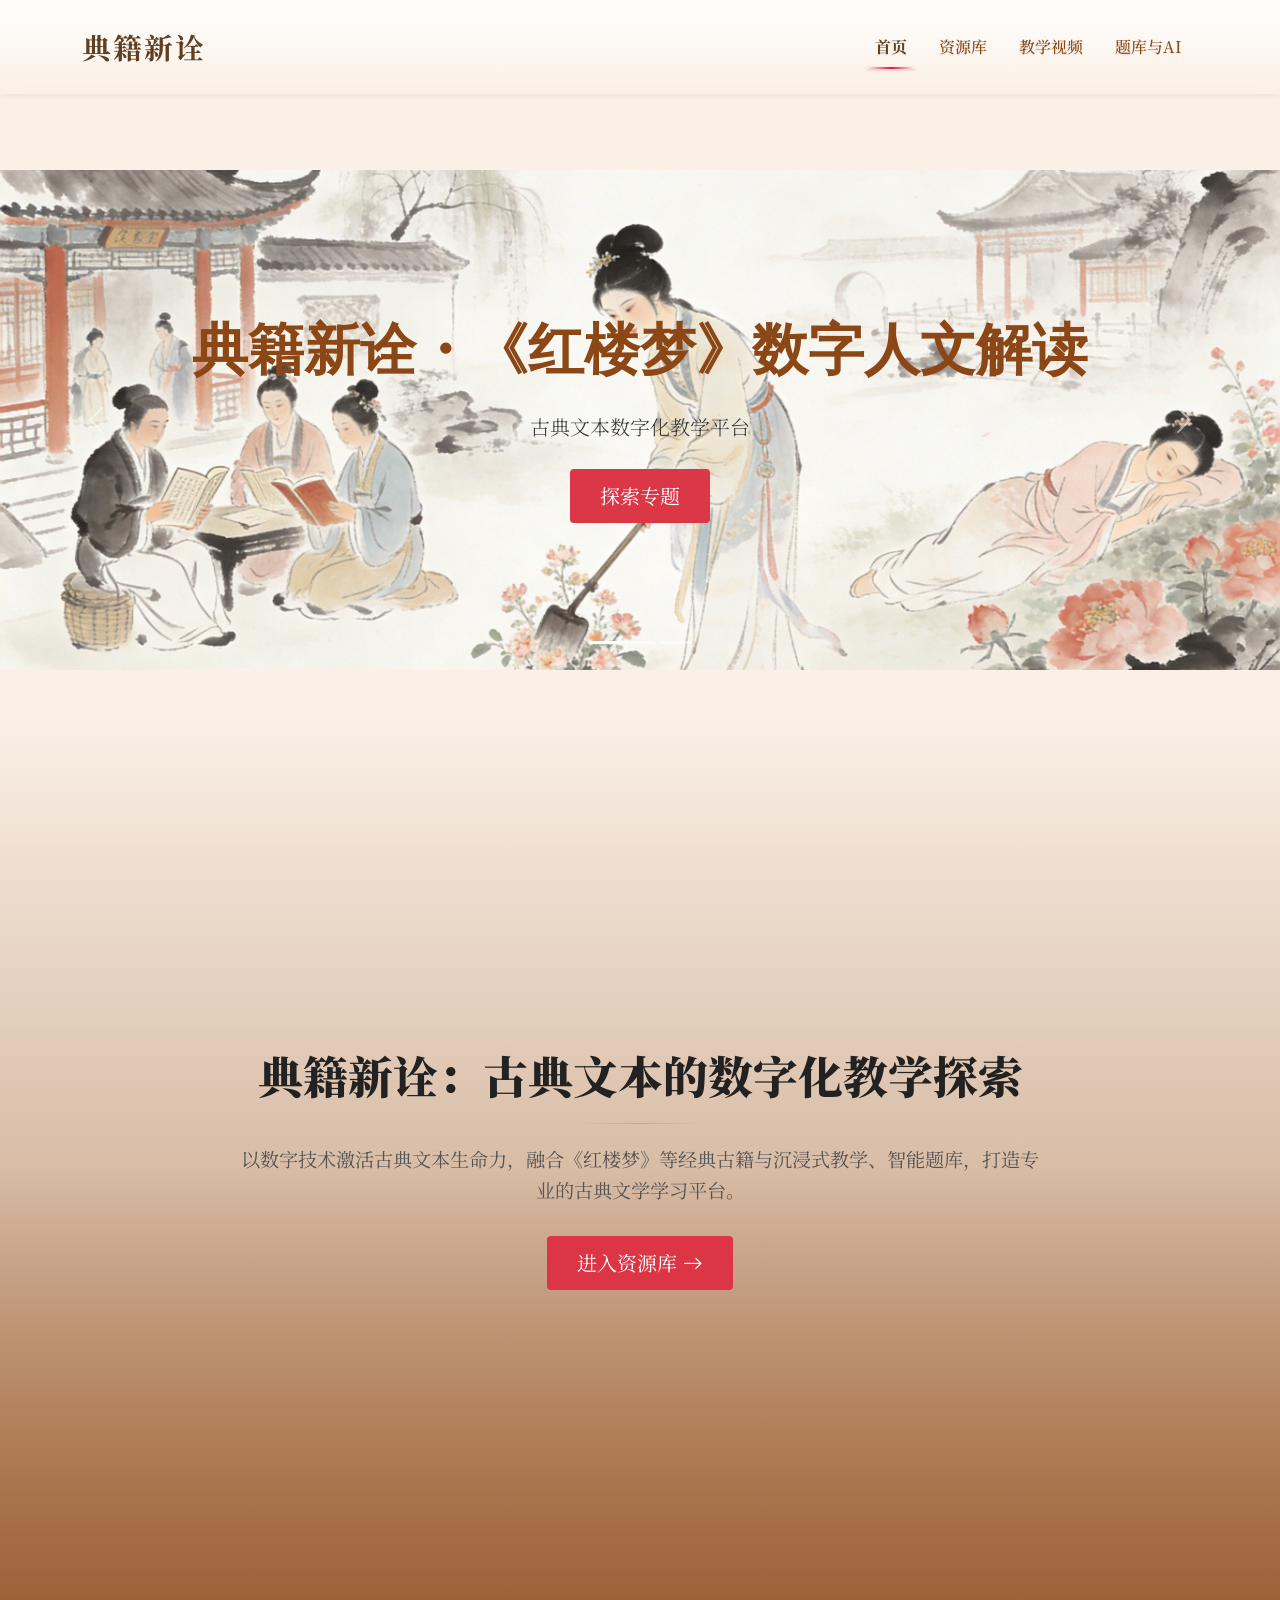
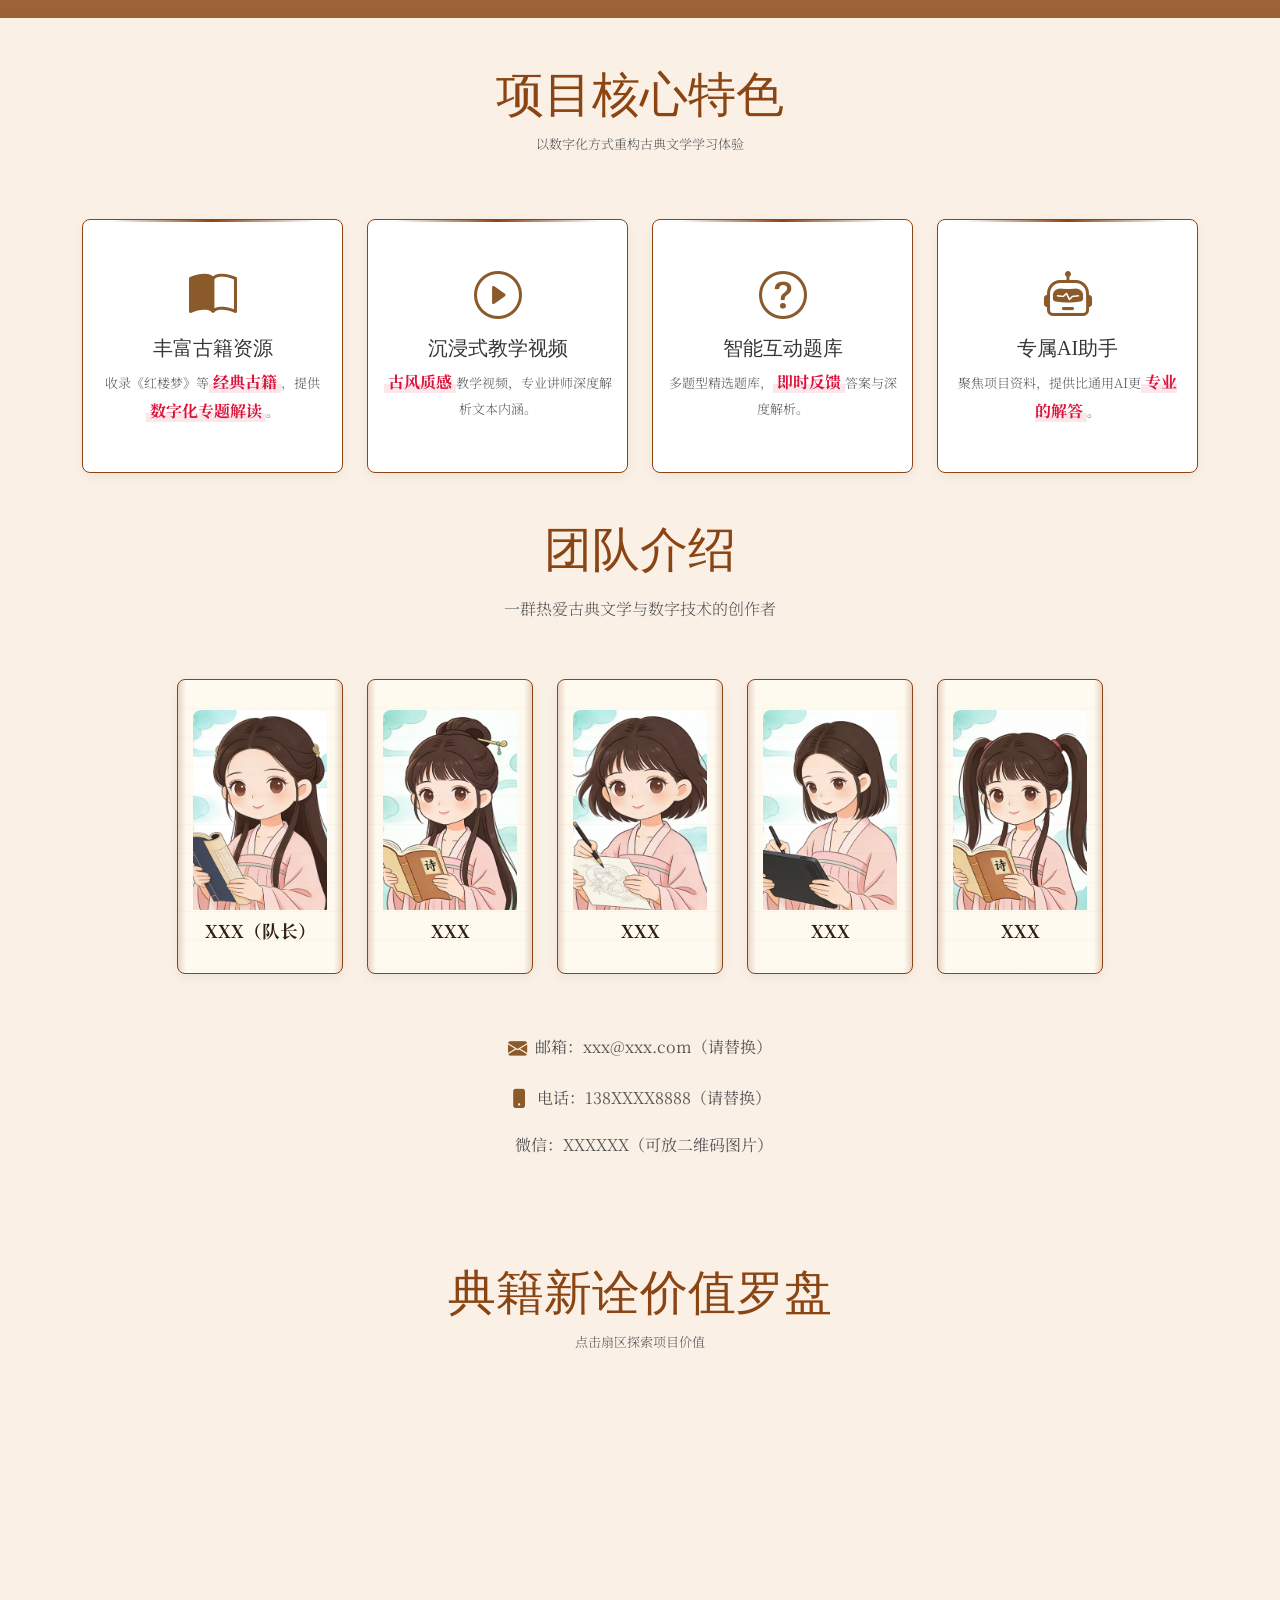
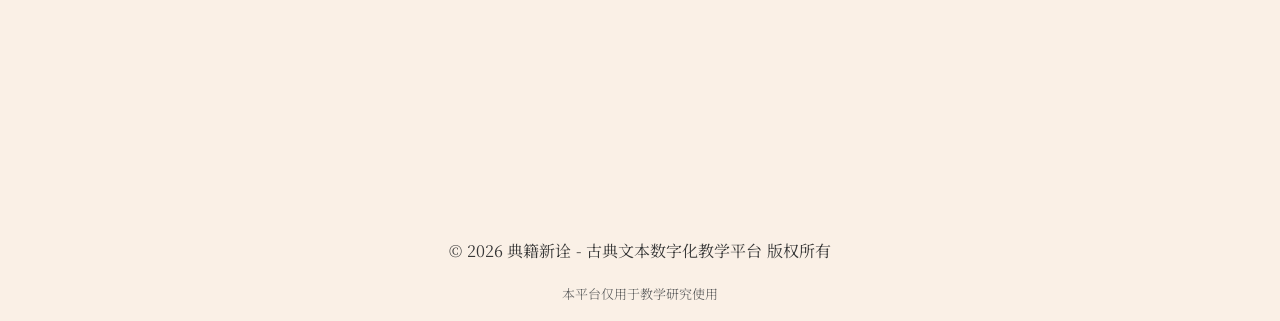
==== index.html @ 1dfcabb7 "首次上传古典文本数字化教学网页代码" ====
<!DOCTYPE html>
<html lang="zh-CN">
<head>
    <meta charset="UTF-8">
    <meta name="viewport" content="width=device-width, initial-scale=1.0">
    <meta http-equiv="Cache-Control" content="no-cache, no-store, must-revalidate">
    <meta http-equiv="Pragma" content="no-cache">
    <meta http-equiv="Expires" content="0">
    <title>古典文本数字化教学平台 - 首页</title>
    <!-- 引入Bootstrap -->
    <link href="https://cdn.jsdelivr.net/npm/bootstrap@5.3.0/dist/css/bootstrap.min.css" rel="stylesheet">
    <link rel="stylesheet" href="https://cdn.jsdelivr.net/npm/bootstrap-icons@1.10.5/font/bootstrap-icons.css">
    <!-- 引入思源宋体 -->
    <link href="https://fonts.googleapis.com/css2?family=Noto+Serif+SC:wght@400;700;900&display=swap" rel="stylesheet">
    <!-- 引入自定义样式 -->
    <link rel="stylesheet" href="assets/css/style.css?v=4">
    <!-- 引入高级导航栏样式 - 仙气通透+新中式纹理 -->
    <link rel="stylesheet" href="assets/css/navbar-advanced.css?v=2">
    <!-- 引入首页优化样式 - 基于01_index_首页优化.txt -->
    <link rel="stylesheet" href="assets/css/index-optimized.css?version=20250228">
    
    <!-- 页面专属高级样式 -->
    <style>
        /* ===== 全局字体与排版 ===== */
        body {
            font-family: 'Noto Serif SC', 'Source Han Serif SC', '思源宋体', serif;
            color: #333;
        }
        
        /* ===== 轮播图高级样式 ===== */
        .carousel-item > div {
            position: relative;
        }
        
        .carousel-item > div::before {
            content: '';
            position: absolute;
            top: 0;
            left: 0;
            right: 0;
            bottom: 0;
            background-image: url("data:image/svg+xml,%3Csvg viewBox='0 0 400 400' xmlns='http://www.w3.org/2000/svg'%3E%3Cfilter id='noiseFilter'%3E%3CfeTurbulence type='fractalNoise' baseFrequency='0.9' numOctaves='3' stitchTiles='stitch'/%3E%3C/filter%3E%3Crect width='100%25' height='100%25' filter='url(%23noiseFilter)'/%3E%3C/svg%3E");
            opacity: 0.03;
            pointer-events: none;
        }
        
        /* ===== Hero区域高级排版 ===== */
        .hero-title {
            font-size: 2.8rem;
            font-weight: 900;
            color: #222;
            line-height: 1.3;
            margin-bottom: 20px;
            font-family: 'Noto Serif SC', serif;
        }
        
        .hero-desc {
            font-size: 1.2rem;
            color: #555;
            line-height: 1.6;
            max-width: 800px;
            margin: 0 auto 30px;
            font-family: 'Noto Serif SC', serif;
        }
        
        /* ===== 卡片高级质感 ===== */
        .feature-card, .team-card {
            padding: 30px 15px;
            border-radius: 8px;
            background-color: #fff;
            box-shadow: 0 4px 12px rgba(0, 0, 0, 0.05);
            transition: transform 0.3s ease, box-shadow 0.3s ease;
        }
        
        .feature-card:hover, .team-card:hover {
            transform: translateY(-5px);
            box-shadow: 0 8px 20px rgba(0, 0, 0, 0.1);
        }
        
        .feature-icon {
            font-size: 3rem;
            color: #8b5a2b;
            margin-bottom: 15px;
        }
        
        /* ===== 按钮高级样式 ===== */
        .btn-danger {
            background-color: #dc3545;
            border: none;
            border-radius: 4px;
            padding: 12px 30px;
            transition: background-color 0.3s ease, transform 0.2s ease;
            font-family: 'Noto Serif SC', serif;
        }
        
        .btn-danger:hover {
            background-color: #b02a37;
            transform: scale(1.05);
        }
        
        /* ===== 团队介绍高级样式 ===== */
        .team-card .card-title {
            font-size: 1.1rem;
            font-weight: 700;
            color: #332114;
            margin-top: 10px;
            font-family: 'Noto Serif SC', serif;
        }
        
        #team .row.text-center > p {
            font-size: 1rem;
            color: #555;
            display: flex;
            align-items: center;
            justify-content: center;
            margin: 8px 0;
        }
        
        #team .row.text-center > p i {
            color: #8b5a2b;
            margin-right: 8px;
            font-size: 1.2rem;
        }
        
        /* ===== 渐入动画高级效果 ===== */
        .fade-in {
            opacity: 0;
            transform: translateY(20px);
            transition: opacity 0.6s ease, transform 0.6s ease;
        }
        
        .fade-in.visible {
            opacity: 1;
            transform: translateY(0);
        }
        
        .fade-in.delay-1 { transition-delay: 0.1s; }
        .fade-in.delay-2 { transition-delay: 0.2s; }
        .fade-in.delay-3 { transition-delay: 0.3s; }
        .fade-in.delay-4 { transition-delay: 0.4s; }
        
        /* ===== 图片占位符样式 ===== */
        .img-placeholder {
            background: linear-gradient(135deg, #f5f5f5 0%, #e0e0e0 100%);
            display: flex;
            align-items: center;
            justify-content: center;
            color: #999;
            font-size: 0.9rem;
            border: 2px dashed #ccc;
        }
    </style>
</head>
<body>
    <!-- 顶部导航栏 -->
    <nav class="navbar navbar-expand-lg navbar-dark fixed-top">
        <div class="container">
            <a class="navbar-brand" href="index.html">
                典籍新诠
            </a>
            <button class="navbar-toggler" type="button" data-bs-toggle="collapse" data-bs-target="#navbarNav">
                <span class="navbar-toggler-icon"></span>
            </button>
            <div class="collapse navbar-collapse" id="navbarNav">
                <ul class="navbar-nav ms-auto">
                    <li class="nav-item"><a class="nav-link active" href="index.html">首页</a></li>
                    <li class="nav-item"><a class="nav-link" href="resource.html">资源库</a></li>
                    <li class="nav-item"><a class="nav-link" href="courses.html">教学视频</a></li>
                    <li class="nav-item"><a class="nav-link" href="exercises.html">题库与AI</a></li>
                </ul>
            </div>
        </div>
    </nav>

    <!-- ==================== 轮播Banner - 图片替换说明 ====================
         【轮播图1 - 红楼梦】建议替换为：高清大观园水墨画/宝黛读书场景
         图片路径：assets/images/banner-hongloumeng.jpg
         尺寸建议：1920x500px 或 16:9 比例
         风格：中国古典水墨风、低饱和度、宣纸纹理
         
         【轮播图2 - 聊斋志异】建议替换为：月夜竹林/狐仙意境图
         图片路径：assets/images/banner-liaozhai.jpg
         尺寸建议：1920x500px 或 16:9 比例
         风格：神秘空灵、淡蓝灰色调、水墨渲染
         
         【轮播图3 - 儒林外史】建议替换为：明清书房/文人雅集场景
         图片路径：assets/images/banner-rulin.jpg
         尺寸建议：1920x500px 或 16:9 比例
         风格：庄重典雅、黄褐色调、书卷气息
    ====================================================================== -->
    <div id="carouselExampleIndicators" class="carousel slide" data-bs-ride="carousel" style="margin-top: 70px;">
        <div class="carousel-indicators">
            <button type="button" data-bs-target="#carouselExampleIndicators" data-bs-slide-to="0" class="active" aria-current="true" aria-label="Slide 1"></button>
            <button type="button" data-bs-target="#carouselExampleIndicators" data-bs-slide-to="1" aria-label="Slide 2"></button>
            <button type="button" data-bs-target="#carouselExampleIndicators" data-bs-slide-to="2" aria-label="Slide 3"></button>
        </div>
        <div class="carousel-inner">
            <!-- 【轮播图1 - 红楼梦】已替换为本地高清图 -->
            <div class="carousel-item active">
                <div style="height: 500px; background: url('assets/images/banner-hongloumeng.jpg') center/cover no-repeat; display: flex; align-items: center; justify-content: center;">
                    <div class="text-center text-white p-5">
                        <h2 class="display-4 fw-bold mb-4">典籍新诠・《红楼梦》数字人文解读</h2>
                        <p class="lead mb-4">古典文本数字化教学平台</p>
                        <a href="resource.html" class="btn btn-danger btn-lg">探索专题</a>
                    </div>
                </div>
            </div>
            <!-- 【轮播图2 - 聊斋志异】已替换为本地高清图 -->
            <div class="carousel-item">
                <div style="height: 500px; background: url('assets/images/banner-liaozhai.jpg') center/cover no-repeat; display: flex; align-items: center; justify-content: center;">
                    <div class="text-center text-white p-5">
                        <h2 class="display-4 fw-bold mb-4">典籍新诠・《聊斋志异》数字人文解读</h2>
                        <p class="lead mb-4">古典文本数字化教学平台</p>
                        <a href="resource.html" class="btn btn-danger btn-lg">探索专题</a>
                    </div>
                </div>
            </div>
            <!-- 【轮播图3 - 儒林外史】已替换为本地高清图 -->
            <div class="carousel-item">
                <div style="height: 500px; background: url('assets/images/banner-rulin.jpg') center/cover no-repeat; display: flex; align-items: center; justify-content: center;">
                    <div class="text-center text-white p-5">
                        <h2 class="display-4 fw-bold mb-4">典籍新诠・《儒林外史》数字人文解读</h2>
                        <p class="lead mb-4">古典文本数字化教学平台</p>
                        <a href="resource.html" class="btn btn-danger btn-lg">探索专题</a>
                    </div>
                </div>
            </div>
        </div>
        <button class="carousel-control-prev" type="button" data-bs-target="#carouselExampleIndicators" data-bs-slide="prev">
            <span class="carousel-control-prev-icon" aria-hidden="true"></span>
            <span class="visually-hidden">Previous</span>
        </button>
        <button class="carousel-control-next" type="button" data-bs-target="#carouselExampleIndicators" data-bs-slide="next">
            <span class="carousel-control-next-icon" aria-hidden="true"></span>
            <span class="visually-hidden">Next</span>
        </button>
    </div>

    <!-- Hero核心视觉区 -->
    <section class="hero-section mt-5">
        <div class="container">
            <h1 class="hero-title">典籍新诠：古典文本的数字化教学探索</h1>
            <p class="hero-desc">以数字技术激活古典文本生命力，融合《红楼梦》等经典古籍与沉浸式教学、智能题库，打造专业的古典文学学习平台。</p>
            <a href="resource.html" class="btn btn-danger btn-lg">进入资源库 <i class="bi bi-arrow-right"></i></a>
        </div>
    </section>

    <!-- 项目亮点模块 -->
    <section class="container py-10 mt-5">
        <div class="row text-center mb-5">
            <h2 class="display-5">项目核心特色</h2>
            <p class="text-muted">以数字化方式重构古典文学学习体验</p>
        </div>
        <div class="row g-4 feature-row">
            <!-- 亮点1：丰富资源库 -->
            <div class="col-md-3">
                <div class="feature-card text-center fade-in delay-1">
                    <i class="bi bi-book-half feature-icon"></i>
                    <h3 class="h5">丰富古籍资源</h3>
                    <p class="text-muted">收录《红楼梦》等<span class="feature-keyword">经典古籍</span>，提供<span class="feature-keyword">数字化专题解读</span>。</p>
                </div>
            </div>
            <!-- 亮点2：沉浸式教学视频 -->
            <div class="col-md-3">
                <div class="feature-card text-center fade-in delay-2">
                    <i class="bi bi-play-circle feature-icon"></i>
                    <h3 class="h5">沉浸式教学视频</h3>
                    <p class="text-muted"><span class="feature-keyword">古风质感</span>教学视频，专业讲师深度解析文本内涵。</p>
                </div>
            </div>
            <!-- 亮点3：智能题库 -->
            <div class="col-md-3">
                <div class="feature-card text-center fade-in delay-3">
                    <i class="bi bi-question-circle feature-icon"></i>
                    <h3 class="h5">智能互动题库</h3>
                    <p class="text-muted">多题型精选题库，<span class="feature-keyword">即时反馈</span>答案与深度解析。</p>
                </div>
            </div>
            <!-- 亮点4：专属AI助手 -->
            <div class="col-md-3">
                <div class="feature-card text-center fade-in delay-4">
                    <i class="bi bi-robot feature-icon"></i>
                    <h3 class="h5">专属AI助手</h3>
                    <p class="text-muted">聚焦项目资料，提供比通用AI更<span class="feature-keyword">专业的解答</span>。</p>
                </div>
            </div>
        </div>
    </section>

    <!-- ==================== 团队介绍模块 - 图片替换说明 ====================
         【团队照片替换指南】
         图片路径：assets/images/team-1.jpg 至 team-5.jpg
         尺寸建议：400x400px 或 1:1 正方形比例
         风格建议：统一风格的证件照或团队形象照，背景简洁
         
         【联系方式替换指南】
         邮箱：替换为真实联系邮箱
         电话：替换为真实联系电话
         微信：可替换为微信二维码图片路径
    ====================================================================== -->
    <section id="team" class="container py-5">
        <div class="row text-center mb-5">
            <h2 class="display-5">团队介绍</h2>
            <p class="text-muted">一群热爱古典文学与数字技术的创作者</p>
        </div>
        <div class="row g-4 justify-content-center">
            <!-- 【团队成员1 - 队长】替换图片：assets/images/team-1.jpg -->
            <div class="col-lg-2 col-md-4 team-col">
                <div class="team-card text-center fade-in delay-1">
                    <a href="assets/images/team-photo/team-1.jpg" target="_blank" class="team-photo-link">
                        <img src="assets/images/team-photo/team-1.jpg" class="card-img-top" alt="队长" style="height: 200px; object-fit: cover; border-radius: 8px 8px 0 0;">
                    </a>
                    <div class="card-body">
                        <h5 class="card-title">XXX（队长）</h5>
                    </div>
                </div>
            </div>
            <!-- 【团队成员2】替换图片：assets/images/team-2.jpg -->
            <div class="col-lg-2 col-md-4 team-col">
                <div class="team-card text-center fade-in delay-2">
                    <a href="assets/images/team-photo/team-2.jpg" target="_blank" class="team-photo-link">
                        <img src="assets/images/team-photo/team-2.jpg" class="card-img-top" alt="成员2" style="height: 200px; object-fit: cover; border-radius: 8px 8px 0 0;">
                    </a>
                    <div class="card-body">
                        <h5 class="card-title">XXX</h5>
                    </div>
                </div>
            </div>
            <!-- 【团队成员3】替换图片：assets/images/team-3.jpg -->
            <div class="col-lg-2 col-md-4 team-col">
                <div class="team-card text-center fade-in delay-3">
                    <a href="assets/images/team-photo/team-3.jpg" target="_blank" class="team-photo-link">
                        <img src="assets/images/team-photo/team-3.jpg" class="card-img-top" alt="成员3" style="height: 200px; object-fit: cover; border-radius: 8px 8px 0 0;">
                    </a>
                    <div class="card-body">
                        <h5 class="card-title">XXX</h5>
                    </div>
                </div>
            </div>
            <!-- 【团队成员4】替换图片：assets/images/team-4.jpg -->
            <div class="col-lg-2 col-md-4 team-col">
                <div class="team-card text-center fade-in delay-4">
                    <a href="assets/images/team-photo/team-4.jpg" target="_blank" class="team-photo-link">
                        <img src="assets/images/team-photo/team-4.jpg" class="card-img-top" alt="成员4" style="height: 200px; object-fit: cover; border-radius: 8px 8px 0 0;">
                    </a>
                    <div class="card-body">
                        <h5 class="card-title">XXX</h5>
                    </div>
                </div>
            </div>
            <!-- 【团队成员5】替换图片：assets/images/team-5.jpg -->
            <div class="col-lg-2 col-md-4 team-col">
                <div class="team-card text-center fade-in delay-4">
                    <a href="assets/images/team-photo/team-5.jpg" target="_blank" class="team-photo-link">
                        <img src="assets/images/team-photo/team-5.jpg" class="card-img-top" alt="成员5" style="height: 200px; object-fit: cover; border-radius: 8px 8px 0 0;">
                    </a>
                    <div class="card-body">
                        <h5 class="card-title">XXX</h5>
                    </div>
                </div>
            </div>
        </div>
        <!-- 联系方式 - 请替换为真实信息 -->
        <div class="row mt-5 text-center">
            <p><i class="bi bi-envelope-fill me-2"></i> 邮箱：xxx@xxx.com（请替换）</p>
            <p><i class="bi bi-phone-fill me-2"></i> 电话：138XXXX8888（请替换）</p>
            <p><i class="bi bi-weixin-fill me-2"></i> 微信：XXXXXX（可放二维码图片）</p>
        </div>
    </section>

    <!-- ==================== 价值罗盘模块 - 差异化记忆点 ====================
         【价值罗盘说明】
         国风罗盘造型，展示项目三大核心价值
         点击扇区可查看详细内容
    ====================================================================== -->
    <section id="value-compass" class="container py-5">
        <div class="row text-center mb-4">
            <h2 class="display-5">典籍新诠价值罗盘</h2>
            <p class="text-muted">点击扇区探索项目价值</p>
        </div>
        <div class="value-compass fade-in">
            <div class="compass-outer">
                <div class="compass-inner">价值</div>
                <div class="compass-sector sector-academic" data-value="academic">
                    <i class="bi bi-journal-bookmark"></i>
                    <span>学术价值</span>
                </div>
                <div class="compass-sector sector-teaching" data-value="teaching">
                    <i class="bi bi-easel"></i>
                    <span>教学价值</span>
                </div>
                <div class="compass-sector sector-social" data-value="social">
                    <i class="bi bi-people"></i>
                    <span>社会价值</span>
                </div>
            </div>
        </div>
    </section>

    <!-- 页脚 -->
    <footer>
        <div class="container">
            <div class="text-center">
                <p>© 2026 典籍新诠 - 古典文本数字化教学平台 版权所有</p>
                <p class="text-muted small mt-2">本平台仅用于教学研究使用</p>
            </div>
        </div>
    </footer>

    <!-- 回到顶部按钮 - 书卷造型 -->
    <div id="backToTop" class="back-to-top" title="回到顶部">
        <i class="bi bi-chevron-up"></i>
    </div>

    <!-- 引入JS依赖 -->
    <script src="https://cdn.jsdelivr.net/npm/bootstrap@5.3.0/dist/js/bootstrap.bundle.min.js"></script>
    <script>
        // ===== 轮播图高级配置 =====
        const carousel = new bootstrap.Carousel('#carouselExampleIndicators', {
            interval: 5000,      // 5秒切换，更从容
            touch: true,         // 移动端触摸滑动
            pause: 'hover',      // 鼠标悬停暂停
            wrap: true,          // 循环播放
            keyboard: true       // 支持键盘控制
        });
        
        // ===== 导航栏滚动效果 =====
        window.addEventListener('scroll', function() {
            const navbar = document.querySelector('.navbar');
            if (window.scrollY > 50) {
                navbar.classList.add('scrolled');
            } else {
                navbar.classList.remove('scrolled');
            }
        });
        
        // ===== 滚动触发动画（使用IntersectionObserver实现更丝滑效果）=====
        function handleScrollAnimation() {
            const elements = document.querySelectorAll('.fade-in');
            elements.forEach(element => {
                const elementTop = element.getBoundingClientRect().top;
                const elementVisible = 100;
                if (elementTop < window.innerHeight - elementVisible) {
                    element.classList.add('visible');
                }
            });
        }
        
        // 使用IntersectionObserver实现更高效的动画触发
        if ('IntersectionObserver' in window) {
            const observer = new IntersectionObserver((entries) => {
                entries.forEach(entry => {
                    if (entry.isIntersecting) {
                        entry.target.classList.add('visible');
                        observer.unobserve(entry.target);
                    }
                });
            }, {
                threshold: 0.1,
                rootMargin: '0px 0px -50px 0px'
            });
            
            document.querySelectorAll('.fade-in').forEach(el => {
                observer.observe(el);
            });
        } else {
            // 降级方案
            window.addEventListener('scroll', handleScrollAnimation);
            window.addEventListener('load', handleScrollAnimation);
        }
        
        // 页面加载完成后初始化一次
        window.addEventListener('load', handleScrollAnimation);
        
        // ===== 回到顶部按钮控制 =====
        const backToTopBtn = document.getElementById('backToTop');
        if (backToTopBtn) {
            window.addEventListener('scroll', () => {
                if (window.scrollY > 500) {
                    backToTopBtn.classList.add('visible');
                } else {
                    backToTopBtn.classList.remove('visible');
                }
            });
            
            backToTopBtn.addEventListener('click', () => {
                window.scrollTo({ top: 0, behavior: 'smooth' });
            });
        }
        
        // ===== 价值罗盘交互 - 点击扇区显示详情 =====
        document.querySelectorAll('.compass-sector').forEach(sector => {
            sector.addEventListener('click', function() {
                const valueType = this.getAttribute('data-value');
                showValueDetail(valueType);
            });
        });
        
        function showValueDetail(type) {
            const details = {
                'academic': {
                    title: '学术价值',
                    icon: 'bi-journal-bookmark',
                    content: [
                        '● 融合数字人文与古典文学研究',
                        '● 构建文本分析新范式',
                        '● 提供跨学科研究方法论'
                    ],
                    keyword: '文本数字化'
                },
                'teaching': {
                    title: '教学价值',
                    icon: 'bi-easel',
                    content: [
                        '● 创新沉浸式教学模式',
                        '● 提升古典文学学习体验',
                        '● 实现个性化学习路径'
                    ],
                    keyword: '跨学科融合'
                },
                'social': {
                    title: '社会价值',
                    icon: 'bi-people',
                    content: [
                        '● 推动传统文化数字化传承',
                        '● 服务文化强国战略',
                        '● 促进经典普及与传播'
                    ],
                    keyword: '文化传承'
                }
            };
            
            const detail = details[type];
            if (detail) {
                // 创建国风模态框
                const modalHtml = `
                    <div class="modal fade" id="valueModal" tabindex="-1" aria-hidden="true">
                        <div class="modal-dialog modal-dialog-centered">
                            <div class="modal-content" style="border: 2px solid #8B4513; border-radius: 12px; background: #FFFAF0; font-family: 'Noto Serif SC', serif;">
                                <div class="modal-header" style="border-bottom: 1px solid rgba(139, 69, 19, 0.2); background: linear-gradient(135deg, rgba(139, 69, 19, 0.1) 0%, rgba(139, 69, 19, 0.05) 100%);">
                                    <h5 class="modal-title" style="color: #8B4513; font-weight: 700;">
                                        <i class="bi ${detail.icon}" style="margin-right: 8px; color: #DC143C;"></i>${detail.title}
                                    </h5>
                                    <button type="button" class="btn-close" data-bs-dismiss="modal" aria-label="Close"></button>
                                </div>
                                <div class="modal-body" style="padding: 24px;">
                                    <div style="margin-bottom: 16px;">
                                        <span style="background: #8B4513; color: #FFFAF0; padding: 4px 12px; border-radius: 4px; font-size: 0.85rem; font-weight: 600;">核心关键词：${detail.keyword}</span>
                                    </div>
                                    <ul style="list-style: none; padding: 0; margin: 0;">
                                        ${detail.content.map(item => `<li style="padding: 8px 0; color: #5D3A1A; font-size: 1rem; border-bottom: 1px dashed rgba(139, 69, 19, 0.15);">${item}</li>`).join('')}
                                    </ul>
                                </div>
                            </div>
                        </div>
                    </div>
                `;
                
                // 移除已存在的模态框
                const existingModal = document.getElementById('valueModal');
                if (existingModal) {
                    existingModal.remove();
                }
                
                // 添加新模态框并显示
                document.body.insertAdjacentHTML('beforeend', modalHtml);
                const modal = new bootstrap.Modal(document.getElementById('valueModal'));
                modal.show();
            }
        }
    </script>
</body>
</html>
---- assets/css/style.css ----
/* 全局样式文件 - 典籍新诠项目 */

/* 样式重置 */
* {
    margin: 0;
    padding: 0;
    box-sizing: border-box;
}

/* 全局色彩系统 */
:root {
    /* 主色 */
    --primary-color: #8B4513;      /* 赭石棕 */
    --primary-dark: #753810;       /* 赭石棕加深10% */
    --paper-color: #FAF0E6;        /* 米白宣纸色 */
    
    /* 辅助色 */
    --accent-color: #DC143C;        /* 朱砂红 */
    --text-color: #363636;          /* 墨灰 */
    
    /* 中性色 */
    --light-gray: #F5F7FA;          /* 浅灰 */
    --ink-gray: #E8E5E1;            /* 淡墨浅灰 */
    
    /* 间距系统 */
    --spacing-xs: 4px;
    --spacing-sm: 8px;
    --spacing-md: 16px;
    --spacing-lg: 24px;
    --spacing-xl: 32px;
    --spacing-2xl: 48px;
    
    /* 圆角系统 */
    --border-radius-sm: 4px;
    --border-radius-md: 8px;
    --border-radius-lg: 12px;
    
    /* 阴影系统 */
    --shadow-sm: 0 2px 4px rgba(0, 0, 0, 0.05);
    --shadow-md: 0 4px 8px rgba(0, 0, 0, 0.1);
    --shadow-lg: 0 8px 16px rgba(0, 0, 0, 0.1);
    
    /* 动画时长 */
    --transition-fast: 0.3s;
    --transition-normal: 0.5s;
    --transition-slow: 0.8s;
}

/* 全局基础样式 */
body {
    font-family: "Source Han Serif", "思源宋体", "Source Han Sans", "思源黑体", sans-serif;
    background-color: var(--paper-color);
    color: var(--text-color);
    line-height: 1.6;
    word-spacing: 0.6px;
    scroll-behavior: smooth;
    padding-top: 100px;
}

/* 字体层级规范 */
h1, h2, h3, h4, h5, h6 {
    font-family: "Source Han Serif", "思源宋体", 仿宋, serif;
    color: var(--primary-color);
    font-weight: 700;
    line-height: 1.3;
}

/* 一级标题 */
h1 {
    font-size: clamp(24px, 4vw, 36px);
    font-weight: 700;
}

/* 二级标题 */
h2 {
    font-size: clamp(16px, 2.5vw, 24px);
    font-weight: 600;
}

/* 三级标题 */
h3 {
    font-size: clamp(14px, 2vw, 20px);
    font-weight: 600;
}

/* 正文 */
p, span, div {
    font-size: clamp(14px, 1.5vw, 16px);
    line-height: 1.8;
    color: var(--text-color);
}

/* 辅助文字 */
small, .text-muted {
    font-size: clamp(12px, 1.2vw, 13px);
    font-weight: 300;
    color: #666;
}

/* 关键词高亮 */
.keyword {
    font-weight: 700;
    color: var(--accent-color);
    background: linear-gradient(120deg, rgba(250, 240, 230, 0.8), rgba(250, 240, 230, 0.8));
    padding: 0 4px;
    border-radius: 2px;
}

/* 中式分点符号 */
.chinese-bullet::before {
    content: "• ";
    color: var(--primary-color);
    font-weight: bold;
}

/* 导航栏样式 */
.navbar {
    background: transparent !important;
    transition: all var(--transition-normal) ease;
    padding: 1rem 0;
}

.navbar.scrolled {
    background: var(--paper-color) !important;
    box-shadow: var(--shadow-md);
    padding: 0.75rem 0;
}

.navbar-brand {
    font-family: "Source Han Serif", "思源宋体", 仿宋, serif;
    font-size: 1.5rem;
    font-weight: 700;
    color: var(--primary-color) !important;
}

.nav-link {
    font-family: "Source Han Serif", "思源宋体", 仿宋, serif;
    color: var(--text-color) !important;
    position: relative;
    transition: color var(--transition-fast) ease;
}

.nav-link:hover {
    color: var(--accent-color) !important;
}

.nav-link::after {
    content: '';
    position: absolute;
    bottom: -2px;
    left: 0;
    width: 0;
    height: 2px;
    background: var(--accent-color);
    transition: width var(--transition-fast) ease;
}

.nav-link:hover::after {
    width: 100%;
}

.nav-link.active {
    color: var(--accent-color) !important;
}

.nav-link.active::after {
    width: 100%;
}

/* Hero区样式 */
.hero-section {
    position: relative;
    min-height: 100vh;
    display: flex;
    align-items: center;
    justify-content: center;
    text-align: center;
    overflow: hidden;
    background: linear-gradient(to top, rgba(139, 69, 19, 0.6), transparent),
                url('https://trae-api-cn.mchost.guru/api/ide/v1/text_to_image?prompt=Chinese%20ink%20painting%20landscape%20Qianli%20Jiangshan%20Tu%20style%2C%20classical%20Chinese%20art%2C%20mountains%20and%20rivers%2C%20ink%20wash%20painting&image_size=landscape_16_9') center/cover no-repeat;
}

.hero-content {
    position: relative;
    z-index: 2;
    max-width: 800px;
    padding: 0 var(--spacing-md);
}

.hero-title {
    font-size: clamp(28px, 5vw, 36px);
    font-weight: 700;
    color: var(--primary-color);
    margin-bottom: var(--spacing-lg);
    position: relative;
}

.hero-title::after {
    content: '';
    position: absolute;
    bottom: -10px;
    left: 50%;
    transform: translateX(-50%);
    width: 80px;
    height: 1px;
    background: linear-gradient(90deg, transparent, #D4AF37, transparent);
}

.hero-subtitle {
    font-size: clamp(14px, 2vw, 16px);
    color: var(--text-color);
    line-height: 1.8;
    margin-bottom: var(--spacing-xl);
}

/* 按钮样式 */
.btn-primary {
    background: rgba(139, 69, 19, 0.8);
    color: white;
    border: none;
    border-radius: var(--border-radius-md);
    padding: var(--spacing-md) var(--spacing-xl);
    font-family: "Source Han Serif", "思源宋体", 仿宋, serif;
    font-size: 1rem;
    font-weight: 600;
    transition: all var(--transition-fast) ease;
}

.btn-primary:hover {
    background: var(--primary-color);
    transform: scale(1.02);
    box-shadow: 0 4px 12px rgba(139, 69, 19, 0.3);
    border: 1px solid var(--accent-color);
}

.btn-primary:active {
    transform: scale(0.98);
    box-shadow: 0 2px 6px rgba(139, 69, 19, 0.2);
}

/* 卡片样式 */
.card {
    background: var(--paper-color);
    border: 1px solid var(--primary-color);
    border-radius: var(--border-radius-lg);
    padding: var(--spacing-lg);
    transition: all var(--transition-normal) ease;
    box-shadow: var(--shadow-sm);
}

.card:hover {
    transform: translateY(-5px);
    box-shadow: 0 8px 16px rgba(54, 54, 54, 0.1);
}

/* 书卷造型卡片 */
.scroll-card {
    position: relative;
    background: var(--paper-color);
    border: 1px solid var(--primary-color);
    border-radius: var(--border-radius-lg);
    padding: var(--spacing-lg);
    transition: all var(--transition-normal) ease;
    box-shadow: var(--shadow-sm);
}

.scroll-card::before {
    content: '';
    position: absolute;
    top: 0;
    left: 0;
    right: 0;
    height: 4px;
    background: linear-gradient(90deg, transparent, var(--primary-color), transparent);
    border-radius: var(--border-radius-lg) var(--border-radius-lg) 0 0;
}

.scroll-card:hover {
    transform: translateY(-5px);
    box-shadow: 0 8px 16px rgba(54, 54, 54, 0.1);
}

/* 竹简造型卡片 */
.bamboo-card {
    position: relative;
    background: var(--paper-color);
    border: 1px solid var(--primary-color);
    border-radius: var(--border-radius-md);
    padding: var(--spacing-md);
    transition: all var(--transition-normal) ease;
    box-shadow: var(--shadow-sm);
}

.bamboo-card::before {
    content: '';
    position: absolute;
    top: 0;
    left: 10px;
    width: 2px;
    height: 100%;
    background: var(--primary-color);
    opacity: 0.3;
}

.bamboo-card::after {
    content: '';
    position: absolute;
    top: 0;
    right: 10px;
    width: 2px;
    height: 100%;
    background: var(--primary-color);
    opacity: 0.3;
}

.bamboo-card:hover {
    transform: translateY(-3px);
    box-shadow: var(--shadow-md);
}

/* 圆形头像 */
.avatar-circle {
    width: 80px;
    height: 80px;
    border-radius: 50%;
    border: 2px solid var(--primary-color);
    object-fit: cover;
    margin: 0 auto;
}

/* 回到顶部按钮 */
.back-to-top {
    position: fixed;
    bottom: 30px;
    right: 30px;
    width: 50px;
    height: 50px;
    background: var(--primary-color);
    color: white;
    border: none;
    border-radius: 50%;
    display: flex;
    align-items: center;
    justify-content: center;
    cursor: pointer;
    opacity: 0;
    visibility: hidden;
    transition: all var(--transition-normal) ease;
    box-shadow: var(--shadow-md);
}

.back-to-top.visible {
    opacity: 1;
    visibility: visible;
}

.back-to-top:hover {
    background: var(--primary-dark);
    transform: translateY(-5px);
}

/* 动画效果 */
@keyframes fadeInUp {
    from {
        opacity: 0;
        transform: translateY(30px);
    }
    to {
        opacity: 1;
        transform: translateY(0);
    }
}

@keyframes blurIn {
    from {
        filter: blur(10px);
        opacity: 0;
    }
    to {
        filter: blur(0);
        opacity: 1;
    }
}

.fade-in-up {
    opacity: 0;
    animation: fadeInUp var(--transition-normal) ease forwards;
}

.blur-in {
    animation: blurIn var(--transition-slow) ease forwards;
}

/* 延迟动画 */
.delay-1 {
    animation-delay: 0.1s;
}

.delay-2 {
    animation-delay: 0.2s;
}

.delay-3 {
    animation-delay: 0.3s;
}

.delay-4 {
    animation-delay: 0.4s;
}

.delay-5 {
    animation-delay: 0.5s;
}

/* 响应式设计 */
@media (max-width: 768px) {
    .navbar {
        background: var(--paper-color) !important;
        box-shadow: var(--shadow-sm);
    }
    
    .hero-section {
        min-height: 80vh;
    }
    
    .back-to-top {
        bottom: 20px;
        right: 20px;
        width: 40px;
        height: 40px;
    }
}

@media (max-width: 576px) {
    .hero-title {
        font-size: 24px;
    }
}

/* 无障碍适配 */
@media (prefers-reduced-motion: reduce) {
    *,
    *::before,
    *::after {
        animation-duration: 0.01ms !important;
        animation-iteration-count: 1 !important;
        transition-duration: 0.01ms !important;
    }
}

/* 高对比度模式 */
@media (prefers-contrast: high) {
    :root {
        --primary-color: #6B340D;
        --accent-color: #B2102F;
        --text-color: #000000;
    }
}

/* 打印样式 */
@media print {
    .navbar,
    .back-to-top {
        display: none;
    }
    
    body {
        background: white;
        color: black;
    }
}

/* 团队照片链接样式 */
.team-photo-link {
    display: block;
    text-decoration: none;
    transition: all 0.3s ease;
}

.team-photo-link:hover {
    opacity: 0.85;
    transform: scale(1.02);
}

.team-photo-link img {
    display: block;
    width: 100%;
    height: 200px;
    object-fit: cover;
    border-radius: 8px 8px 0 0;
}
---- assets/css/navbar-advanced.css ----
/**
 * ============================================
 * 导航栏高级样式 - 仙气通透+新中式高级纹理
 * 契合国家级项目精致美观标准
 * ============================================
 */

/* ===== 导航栏基础样式 ===== */
.navbar {
    /* 底色：赭石棕 + 透明度 */
    background-color: rgba(139, 69, 19, 0.92) !important;
    
    /* 宣纸纹理叠加 - soft-light模式柔和融合 */
    background-image: url('../images/xuanzhi-texture.png');
    background-blend-mode: soft-light;
    background-size: 300px 300px;
    background-repeat: repeat;
    
    /* 透明度 */
    opacity: 0.98;
    
    /* 极淡阴影 - 仙气感 */
    box-shadow: 0 1px 8px rgba(0, 0, 0, 0.08);
    
    /* 顺滑过渡 */
    transition: background-color 0.3s ease, 
                box-shadow 0.3s ease, 
                opacity 0.3s ease;
}

/* ===== 导航栏滚动后样式 ===== */
.navbar.scrolled {
    /* 背景变浅 - 米白宣纸色，与文字形成清晰对比 */
    background-color: rgba(250, 240, 230, 0.98) !important;
    
    /* 保留纹理 */
    background-image: url('../images/xuanzhi-texture.png');
    background-blend-mode: soft-light;
    
    /* 轻微加重阴影 */
    box-shadow: 0 2px 12px rgba(0, 0, 0, 0.12);
    
    /* 保持透明度 */
    opacity: 0.98;
}

/* ===== 品牌Logo样式 ===== */
.navbar-brand {
    font-size: 1.8rem;
    font-weight: 700;
    letter-spacing: 2px;
    font-family: 'Noto Serif SC', 'Source Han Serif SC', '思源宋体', serif;
    
    /* 加深赭石棕 - 始终保持此颜色 */
    color: #5D3A1A !important;
    
    /* 极淡文字阴影 - 增加质感 */
    text-shadow: 0 1px 2px rgba(255, 255, 255, 0.2);
}

/* ===== 导航链接样式 ===== */
.nav-link {
    position: relative;
    margin: 0 8px;
    font-family: 'Noto Serif SC', 'Source Han Serif SC', '思源宋体', serif;
    font-size: 1rem;
    font-weight: 500;
    
    /* 米白宣纸色 */
    color: #FAF0E6 !important;
    
    /* 极淡文字阴影 */
    text-shadow: 0 1px 1px rgba(0, 0, 0, 0.1);
    
    transition: color 0.3s ease, text-shadow 0.3s ease;
}

/* 导航链接hover - 加深赭石棕 */
.nav-link:hover {
    color: #5D3A1A !important;
    font-weight: 600;
    text-shadow: 0 1px 2px rgba(255, 255, 255, 0.3);
}

/* 激活状态 */
.nav-link.active {
    color: #5D3A1A !important;
    font-weight: 700;
}

/* ===== 滚动后品牌Logo颜色调整 ===== */
.navbar.scrolled .navbar-brand {
    /* 滚动后背景变浅，Logo用深棕色确保对比度 */
    color: #5D3A1A !important;
}

/* ===== 滚动后导航链接颜色调整 ===== */
.navbar.scrolled .nav-link {
    /* 滚动后背景变浅，文字用深棕色确保对比度 */
    color: #363636 !important;
    text-shadow: 0 1px 1px rgba(255, 255, 255, 0.3);
}

.navbar.scrolled .nav-link:hover,
.navbar.scrolled .nav-link.active {
    color: #8B4513 !important;
    font-weight: 600;
}

.navbar.scrolled .nav-link::after {
    /* 滚动后下划线颜色加深 */
    background-color: #8B4513;
    box-shadow: 0 1px 3px rgba(139, 69, 19, 0.4);
}

/* ===== 下划线hover动画 ===== */
.nav-link::after {
    content: '';
    position: absolute;
    bottom: -2px;
    left: 0;
    width: 0;
    height: 2px;
    
    /* 朱砂红下划线 */
    background-color: #DC143C;
    
    /* 柔和阴影 */
    box-shadow: 0 1px 3px rgba(220, 20, 60, 0.3);
    
    transition: width 0.3s ease;
}

.nav-link:hover::after,
.nav-link.active::after {
    width: 100%;
}

/* ===== 移动端菜单按钮 ===== */
.navbar-toggler {
    border-color: rgba(250, 240, 230, 0.5);
    transition: border-color 0.3s ease;
}

.navbar-toggler:hover {
    border-color: rgba(250, 240, 230, 0.8);
}

.navbar-toggler-icon {
    background-image: url("data:image/svg+xml,%3csvg xmlns='http://www.w3.org/2000/svg' viewBox='0 0 30 30'%3e%3cpath stroke='rgba%28250, 240, 230, 0.9%29' stroke-linecap='round' stroke-miterlimit='10' stroke-width='2' d='M4 7h22M4 15h22M4 23h22'/%3e%3c/svg%3e");
}

/* ===== 响应式适配 ===== */
@media (max-width: 991px) {
    .navbar-collapse {
        /* 移动端菜单背景 */
        background-color: rgba(139, 69, 19, 0.98);
        background-image: url('../images/xuanzhi-texture.png');
        background-blend-mode: soft-light;
        
        padding: 1rem;
        margin-top: 0.5rem;
        border-radius: 8px;
        box-shadow: 0 4px 15px rgba(0, 0, 0, 0.15);
    }
    
    .nav-link {
        padding: 0.75rem 1rem;
        margin: 0.25rem 0;
    }
    
    .nav-link::after {
        bottom: 5px;
    }
}

/* ===== 纹理素材提示 ===== */
/* 
 * 【宣纸纹理素材说明】
 * 当前纹理路径：assets/images/xuanzhi-texture.png
 * 
 * 可替换为高清宣纸纹理图：
 * 1. 将高清宣纸纹理图存入 assets/images/ 目录
 * 2. 命名为 xuanzhi-texture.png（或修改上方background-image路径）
 * 3. 建议使用：
 *    - 尺寸：512x512px 或 1024x1024px（可无缝平铺）
 *    - 格式：PNG（支持透明通道）
 *    - 风格：米黄色宣纸纹理，带有细微纤维质感
 *    - 色调：偏暖的米白/浅黄色调，与赭石棕底色协调
 * 
 * 推荐素材来源：
 * - 免费：SVGBackgrounds.com、TransparentTextures.com
 * - 付费：站酷海洛、摄图网（搜索"宣纸纹理"）
 * - 自制：扫描真实宣纸后在PS中处理为无缝贴图
 */
---- assets/css/index-optimized.css ----
/**
 * ============================================
 * 首页优化样式 - 基于01_index_首页优化.txt
 * 古典文本数字化教学平台 - 国风高级感设计
 * ============================================
 */

/* ===== 全局平滑滚动 ===== */
html {
    scroll-behavior: smooth;
}

/* ===== Hero区优化 - 首屏核心区 ===== */
.hero-section {
    position: relative;
    min-height: 100vh;
    display: flex;
    align-items: center;
    justify-content: center;
    overflow: hidden;
}

/* Hero背景：全屏水墨山水 + 渐变遮罩 */
.hero-section::before {
    content: '';
    position: absolute;
    top: 0;
    left: 0;
    right: 0;
    bottom: 0;
    background: 
        linear-gradient(to top, rgba(139, 69, 19, 0.6) 0%, rgba(139, 69, 19, 0) 50%),
        url('../images/hero-shanshui.jpg') center/cover no-repeat;
    z-index: -2;
    /* 页面加载时从模糊到清晰 */
    animation: heroBlurClear 1.2s ease-out forwards;
    filter: blur(0px);
}

@keyframes heroBlurClear {
    0% {
        filter: blur(10px);
        opacity: 0.8;
    }
    100% {
        filter: blur(0px);
        opacity: 1;
    }
}

/* Hero文字容器 */
.hero-content {
    text-align: center;
    max-width: 900px;
    padding: 0 20px;
    /* 文字从下往上水墨淡入 */
    animation: heroTextFadeIn 0.8s ease-out 0.3s both;
}

@keyframes heroTextFadeIn {
    0% {
        opacity: 0;
        transform: translateY(30px);
    }
    100% {
        opacity: 1;
        transform: translateY(0);
    }
}

/* 主标题样式 */
.hero-title {
    font-size: 36px;
    font-family: 'Noto Serif SC', 'Source Han Serif SC', serif;
    font-weight: 700;
    color: #8B4513;
    line-height: 1.4;
    margin-bottom: 20px;
    position: relative;
    padding-bottom: 20px;
}

/* 主标题下方金线分隔 */
.hero-title::after {
    content: '';
    position: absolute;
    bottom: 0;
    left: 50%;
    transform: translateX(-50%);
    width: 120px;
    height: 1px;
    background: linear-gradient(to right, transparent, #D4AF37, transparent);
}

/* 副标题样式 */
.hero-subtitle {
    font-size: 16px;
    font-family: 'Noto Sans SC', 'Source Han Sans SC', sans-serif;
    color: #363636;
    line-height: 1.8;
    margin-top: 20px;
}

/* ===== 核心创新点模块 - 书卷造型卡片 ===== */
.feature-section {
    padding: 80px 0;
    background-color: #FAF0E6;
}

/* 书卷造型卡片 */
.feature-card {
    background-color: #FFFAF0;
    border: 1px solid #8B4513;
    border-radius: 4px;
    padding: 30px 24px;
    height: 100%;
    position: relative;
    /* 书卷两侧装饰 */
    box-shadow: 
        -3px 0 0 rgba(139, 69, 19, 0.1),
        3px 0 0 rgba(139, 69, 19, 0.1);
    transition: transform 0.5s ease, box-shadow 0.5s ease;
    opacity: 0;
    transform: translateY(30px);
}

/* 滚动进入可视区域时显示 */
.feature-card.visible {
    opacity: 1;
    transform: translateY(0);
}

/* 卡片延迟动画 */
.feature-card.delay-1 { transition-delay: 0.1s; }
.feature-card.delay-2 { transition-delay: 0.2s; }
.feature-card.delay-3 { transition-delay: 0.3s; }

/* 卡片hover效果 */
.feature-card:hover {
    transform: translateY(-5px);
    box-shadow: 
        -3px 0 0 rgba(139, 69, 19, 0.1),
        3px 0 0 rgba(139, 69, 19, 0.1),
        0 8px 20px rgba(54, 54, 54, 0.1);
}

/* 书卷顶部装饰 */
.feature-card::before {
    content: '';
    position: absolute;
    top: 0;
    left: 10%;
    right: 10%;
    height: 2px;
    background: linear-gradient(to right, transparent, #8B4513, transparent);
}

/* 核心关键词高亮 */
.feature-keyword {
    font-weight: 700;
    color: #DC143C;
    background: linear-gradient(to bottom, transparent 60%, rgba(220, 20, 60, 0.1) 60%);
    padding: 0 4px;
}

/* 栅格布局间距 */
.feature-row {
    --bs-gutter-x: 24px;
}

@media (max-width: 768px) {
    .feature-row {
        --bs-gutter-x: 16px;
    }
}

/* ===== 团队展示模块 - 竹简造型卡片 ===== */
.team-section {
    padding: 80px 0;
    background-color: #F5F5DC;
}

/* 竹简造型卡片 */
.team-card {
    background: linear-gradient(to right, #E8D4C4 0%, #FFFAF0 5%, #FFFAF0 95%, #E8D4C4 100%);
    border: 1px solid #8B4513;
    border-radius: 4px;
    padding: 25px 20px;
    text-align: center;
    position: relative;
    /* 竹简纹理效果 */
    box-shadow: 
        inset 2px 0 4px rgba(139, 69, 19, 0.1),
        inset -2px 0 4px rgba(139, 69, 19, 0.1);
    transition: transform 0.3s ease, box-shadow 0.3s ease;
}

.team-card:hover {
    transform: translateY(-5px);
    box-shadow: 
        inset 2px 0 4px rgba(139, 69, 19, 0.1),
        inset -2px 0 4px rgba(139, 69, 19, 0.1),
        0 8px 20px rgba(54, 54, 54, 0.1);
}

/* 竹简横向纹理 */
.team-card::after {
    content: '';
    position: absolute;
    top: 0;
    left: 0;
    right: 0;
    bottom: 0;
    background: repeating-linear-gradient(
        to bottom,
        transparent,
        transparent 28px,
        rgba(139, 69, 19, 0.03) 28px,
        rgba(139, 69, 19, 0.03) 29px
    );
    pointer-events: none;
}

/* 圆形头像 */
.team-avatar {
    width: 100px;
    height: 100px;
    border-radius: 50%;
    border: 2px solid #8B4513;
    margin: 0 auto 15px;
    overflow: hidden;
    position: relative;
    z-index: 1;
}

.team-avatar img {
    width: 100%;
    height: 100%;
    object-fit: cover;
}

/* 核心贡献朱砂红标注 */
.team-contribution {
    color: #DC143C;
    font-weight: 600;
    font-size: 0.9rem;
}

/* ===== 导航栏优化 - 水墨透明渐变 ===== */
.navbar {
    background: linear-gradient(to bottom, rgba(255, 255, 255, 0.95), rgba(250, 240, 230, 0.9)) !important;
    backdrop-filter: blur(10px);
    transition: all 0.3s ease;
}

.navbar.scrolled {
    background: rgba(190, 137, 84, 0.98) !important;
    box-shadow: 0 2px 10px rgba(0, 0, 0, 0.1);
}

/* 导航项下划线动画 */
.nav-link {
    position: relative;
    color: #8B4513 !important;
    font-weight: 500;
}

.nav-link::after {
    content: '';
    position: absolute;
    bottom: 0;
    left: 0;
    width: 0;
    height: 2px;
    background: linear-gradient(to right, transparent, #DC143C, transparent);
    transition: width 0.3s ease;
}

.nav-link:hover::after,
.nav-link.active::after {
    width: 100%;
}

/* ===== 按钮交互优化 - 国风圆角 ===== */
.btn-guofeng {
    background-color: rgba(139, 69, 19, 0.8);
    color: #FFFAF0;
    border: none;
    border-radius: 8px;
    padding: 12px 30px;
    font-family: 'Noto Serif SC', serif;
    transition: all 0.3s ease;
    cursor: pointer;
}

.btn-guofeng:hover {
    background-color: #8B4513;
    transform: scale(1.02);
    border: 1px solid #DC143C;
}

.btn-guofeng:active {
    transform: scale(0.98);
    box-shadow: 0 4px 8px rgba(54, 54, 54, 0.2);
}

/* ===== 回到顶部按钮 - 书卷造型 ===== */
.back-to-top {
    position: fixed;
    bottom: 30px;
    right: 30px;
    width: 50px;
    height: 60px;
    background: linear-gradient(to right, #E8D4C4, #FFFAF0, #E8D4C4);
    border: 1px solid #8B4513;
    border-radius: 4px;
    display: flex;
    align-items: center;
    justify-content: center;
    cursor: pointer;
    opacity: 0;
    visibility: hidden;
    transition: all 0.3s ease;
    z-index: 999;
    box-shadow: 0 4px 12px rgba(0, 0, 0, 0.15);
}

.back-to-top.visible {
    opacity: 1;
    visibility: visible;
}

.back-to-top:hover {
    transform: translateY(-3px);
    box-shadow: 0 6px 16px rgba(0, 0, 0, 0.2);
}

.back-to-top i {
    color: #8B4513;
    font-size: 1.5rem;
}

/* ===== 价值罗盘 - 国风罗盘造型 ===== */
.value-compass {
    position: relative;
    width: 320px;
    height: 320px;
    margin: 50px auto;
}

.compass-outer {
    width: 100%;
    height: 100%;
    border: 4px solid #8B4513;
    border-radius: 50%;
    background: #FFFAF0;
    position: relative;
    box-shadow: 
        0 8px 30px rgba(0, 0, 0, 0.1),
        inset 0 0 30px rgba(139, 69, 19, 0.05);
    overflow: hidden;
}

/* 罗盘刻度装饰 */
.compass-outer::before {
    content: '';
    position: absolute;
    top: 50%;
    left: 50%;
    transform: translate(-50%, -50%);
    width: 94%;
    height: 94%;
    border: 1px dashed rgba(139, 69, 19, 0.3);
    border-radius: 50%;
    pointer-events: none;
}

.compass-inner {
    position: absolute;
    top: 50%;
    left: 50%;
    transform: translate(-50%, -50%);
    width: 90px;
    height: 90px;
    background: linear-gradient(135deg, #8B4513 0%, #A0522D 100%);
    border-radius: 50%;
    display: flex;
    align-items: center;
    justify-content: center;
    color: #FFFAF0;
    font-family: 'Noto Serif SC', serif;
    font-weight: 700;
    font-size: 1.2rem;
    z-index: 20;
    box-shadow: 0 4px 15px rgba(139, 69, 19, 0.3);
    border: 2px solid rgba(255, 250, 240, 0.3);
}

/* ===== 罗盘扇区 - 简化布局确保文字完整 ===== */
.compass-sector {
    position: absolute;
    width: 100px;
    height: 100px;
    cursor: pointer;
    transition: all 0.3s ease;
    display: flex;
    flex-direction: column;
    align-items: center;
    justify-content: center;
    font-size: 0.9rem;
    text-align: center;
    color: #5D3A1A;
    font-family: 'Noto Serif SC', serif;
    font-weight: 600;
    z-index: 5;
    background: rgba(139, 69, 19, 0.08);
    border: 2px solid rgba(139, 69, 19, 0.4);
    border-radius: 50%;
    box-shadow: 0 2px 8px rgba(139, 69, 19, 0.1);
}

.compass-sector:hover {
    background: rgba(220, 20, 60, 0.12);
    border-color: #DC143C;
    color: #8B4513;
    transform: scale(1.1);
    box-shadow: 0 4px 15px rgba(220, 20, 60, 0.2);
}

.compass-sector i {
    font-size: 1.8rem;
    color: #8B4513;
    margin-bottom: 6px;
    display: block;
}

.compass-sector span {
    display: block;
    line-height: 1.2;
}

/* 三个扇区位置 - 等边三角形分布 */
.sector-academic {
    top: 8px;
    left: 50%;
    transform: translateX(-50%);
}
.sector-academic:hover {
    transform: translateX(-50%) scale(1.1);
}

.sector-teaching {
    bottom: 30px;
    left: 35px;
}

.sector-social {
    bottom: 30px;
    right: 35px;
}

/* ===== 中式列表符号 ===== */
.chinese-list {
    list-style: none;
    padding-left: 0;
}

.chinese-list li {
    position: relative;
    padding-left: 24px;
    margin-bottom: 12px;
    line-height: 1.6;
}

.chinese-list li::before {
    content: '●';
    position: absolute;
    left: 0;
    color: #8B4513;
    font-size: 0.8rem;
}

/* ===== 响应式适配 ===== */
@media (max-width: 768px) {
    .hero-title {
        font-size: 28px;
    }
    
    .hero-subtitle {
        font-size: 14px;
    }
    
    .value-compass {
        width: 260px;
        height: 260px;
    }
    
    .compass-inner {
        width: 70px;
        height: 70px;
        font-size: 1rem;
    }
    
    .compass-sector {
        width: 85px;
        height: 85px;
        font-size: 0.75rem;
    }
    
    .compass-sector i {
        font-size: 1.4rem;
        margin-bottom: 4px;
    }
    
    .sector-academic {
        top: 10px;
    }
    
    .sector-teaching {
        bottom: 20px;
        left: 20px;
    }
    
    .sector-social {
        bottom: 20px;
        right: 20px;
    }
}

/* ===== 图片素材提示 ===== */
/*
 * 【Hero背景图素材说明】
 * 路径：assets/images/hero-shanshui.jpg
 * 建议：千里江山图风格水墨山水长卷
 * 尺寸：1920x1080px 或更大
 * 色调：青绿山水或水墨淡雅风格
 * 
 * 素材来源建议：
 * - 故宫博物院官网（千里江山图高清资源）
 * - 站酷海洛、摄图网（搜索"水墨山水"、"千里江山"）
 * - 自制：使用AI生成工具生成16:9水墨山水图
 */
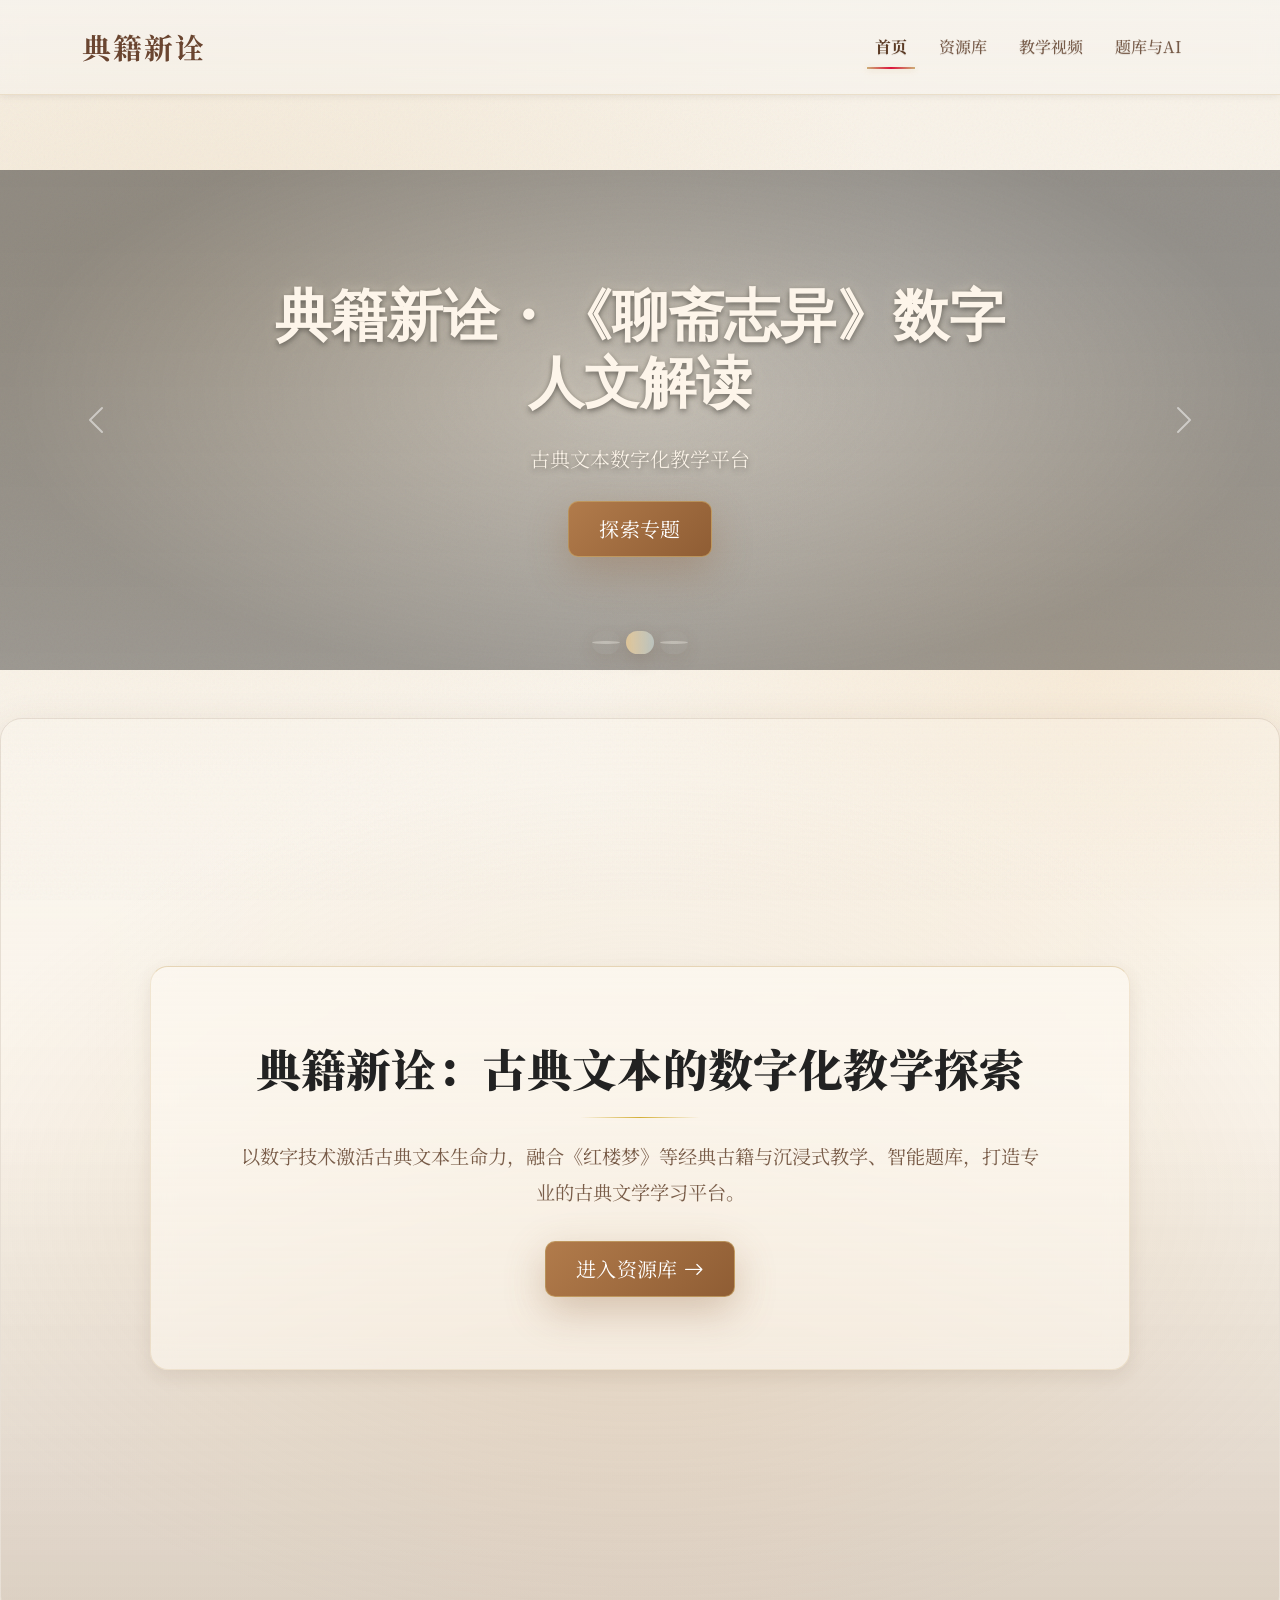
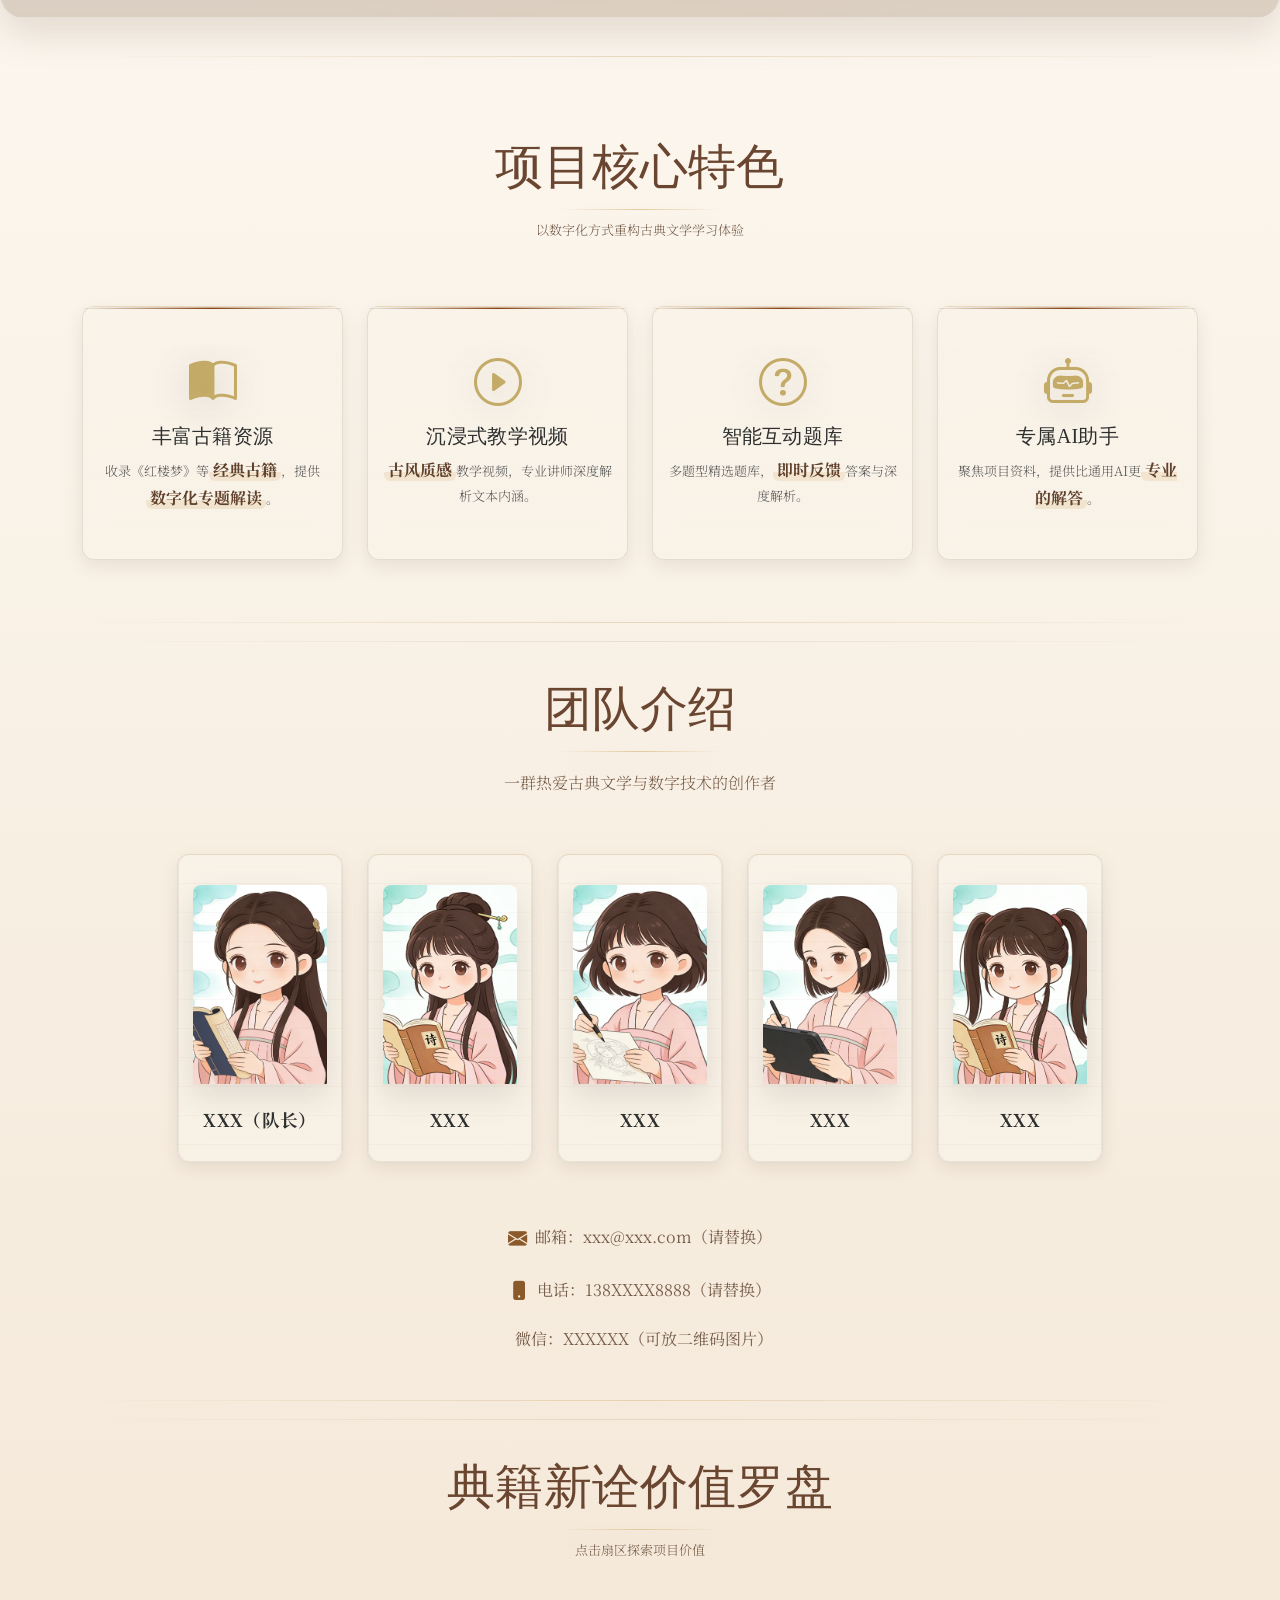
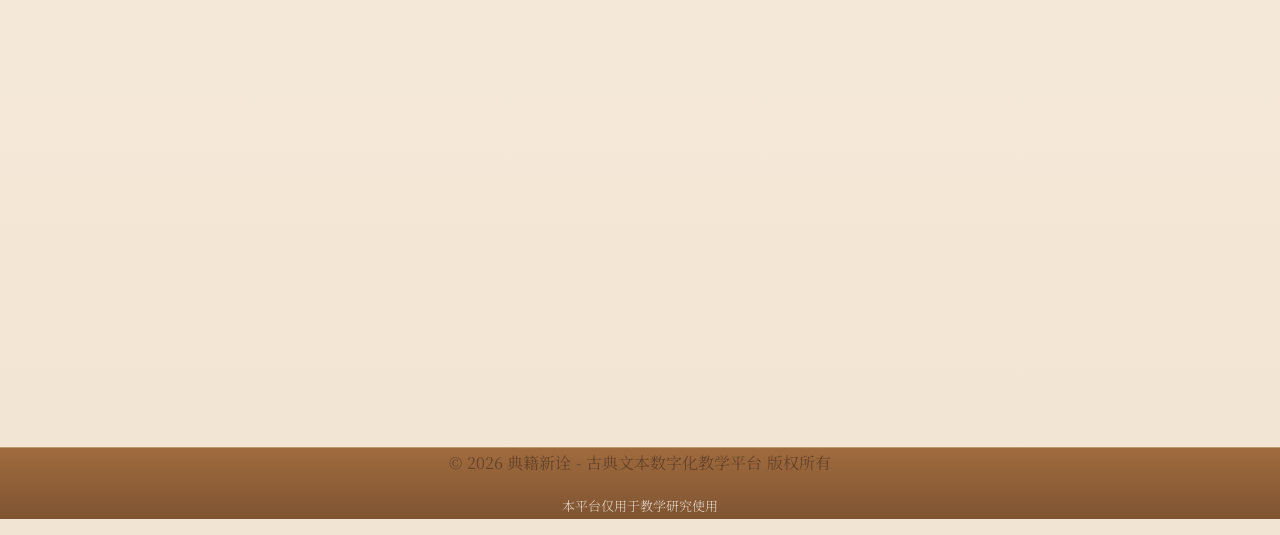
==== commit f90f5b70: "修复视频8点击倍速跳转B站问题，优化B站嵌入代码，修正CSS/JS语法错误" ====
--- a/index.html
+++ b/index.html
@@ -6,6 +6,9 @@
     <meta http-equiv="Cache-Control" content="no-cache, no-store, must-revalidate">
     <meta http-equiv="Pragma" content="no-cache">
     <meta http-equiv="Expires" content="0">
+    <meta name="description" content="典籍新诠——以AI赋能古典文学教学，提供《红楼梦》等古籍数字化资源、沉浸式教学视频与智能题库">
+    <meta property="og:title" content="典籍新诠 | 古典文本数字化教学平台">
+    <meta property="og:image" content="assets/images/og-cover.jpg">
     <title>古典文本数字化教学平台 - 首页</title>
     <!-- 引入Bootstrap -->
     <link href="https://cdn.jsdelivr.net/npm/bootstrap@5.3.0/dist/css/bootstrap.min.css" rel="stylesheet">
@@ -18,6 +21,10 @@
     <link rel="stylesheet" href="assets/css/navbar-advanced.css?v=2">
     <!-- 引入首页优化样式 - 基于01_index_首页优化.txt -->
     <link rel="stylesheet" href="assets/css/index-optimized.css?version=20250228">
+    <!-- 引入首页主题覆盖 - 新中式科技古典风（仅视觉升级） -->
+    <link rel="stylesheet" href="assets/css/index-xinzhongshi.css?v=1">
+    <!-- 引入卷轴徐展动画样式 -->
+    <link rel="stylesheet" href="assets/css/scroll-unfolding.css?v=1">
     
     <!-- 页面专属高级样式 -->
     <style>
@@ -25,6 +32,135 @@
         body {
             font-family: 'Noto Serif SC', 'Source Han Serif SC', '思源宋体', serif;
             color: #333;
+            overflow-x: hidden;
+        }
+        
+        /* ===== 渐进式开场动画样式 ===== */
+        .page-loading {
+            position: fixed;
+            inset: 0;
+            background: #FAF8F5;
+            z-index: 9999;
+            display: flex;
+            align-items: center;
+            justify-content: center;
+            transition: opacity 0.8s ease-out;
+        }
+        
+        .page-loading.hidden {
+            opacity: 0;
+            pointer-events: none;
+        }
+        
+        .loading-logo {
+            font-family: 'Noto Serif SC', serif;
+            font-size: 3rem;
+            font-weight: 900;
+            color: #8B4513;
+            opacity: 0;
+            transform: scale(0.8);
+            animation: logoFadeIn 1.5s ease-out forwards;
+        }
+        
+        @keyframes logoFadeIn {
+            0% { opacity: 0; transform: scale(0.8); }
+            50% { opacity: 0.8; transform: scale(1.05); }
+            100% { opacity: 1; transform: scale(1); }
+        }
+        
+        /* 开场动画元素初始状态 */
+        .navbar { transform: translateY(-100%); opacity: 0; }
+        .carousel-banner-content h2 { transform: scale(0.8); opacity: 0; }
+        .carousel-banner-content p { transform: translateY(30px); opacity: 0; }
+        .carousel-banner-content .btn { transform: translateY(50px); opacity: 0; }
+        .hero-section { opacity: 0; }
+        .feature-card { opacity: 0; transform: translateY(30px); }
+        
+        /* 动态山水背景淡入动画 */
+        .hero-bg-video-media {
+            opacity: 0;
+            transition: opacity 1.5s ease-out 0.5s;
+        }
+        
+        .hero-bg-video-media.loaded {
+            opacity: 0.15;
+        }
+        
+        /* 动画元素样式 */
+        .animate-title {
+            transform: scale(0.8);
+            opacity: 0;
+            transition: all 0.8s cubic-bezier(0.4, 0, 0.2, 1);
+        }
+        
+        .animate-subtitle {
+            transform: translateY(30px);
+            opacity: 0;
+            transition: all 0.8s cubic-bezier(0.4, 0, 0.2, 1) 0.3s;
+        }
+        
+        .animate-btn {
+            transform: translateY(50px);
+            opacity: 0;
+            transition: all 0.8s cubic-bezier(0.4, 0, 0.2, 1) 0.6s;
+        }
+        
+        .animate-hero {
+            opacity: 0;
+            transform: translateY(30px);
+            transition: all 1s cubic-bezier(0.4, 0, 0.2, 1) 1.2s;
+        }
+        
+        .animate-hero-title {
+            opacity: 0;
+            transform: translateY(20px);
+            transition: all 0.8s cubic-bezier(0.4, 0, 0.2, 1) 1.5s;
+        }
+        
+        .animate-hero-desc {
+            opacity: 0;
+            transform: translateY(20px);
+            transition: all 0.8s cubic-bezier(0.4, 0, 0.2, 1) 1.8s;
+        }
+        
+        .animate-hero-btn {
+            opacity: 0;
+            transform: translateY(30px);
+            transition: all 0.8s cubic-bezier(0.4, 0, 0.2, 1) 2.1s;
+        }
+        
+        /* 动画激活状态 */
+        .animate-title.animated,
+        .animate-subtitle.animated,
+        .animate-btn.animated,
+        .animate-hero.animated,
+        .animate-hero-title.animated,
+        .animate-hero-desc.animated,
+        .animate-hero-btn.animated {
+            transform: translateY(0) scale(1);
+            opacity: 1;
+        }
+        
+        /* 导航栏动画 */
+        .navbar {
+            transform: translateY(-100%);
+            opacity: 0;
+            transition: all 0.8s cubic-bezier(0.4, 0, 0.2, 1) 0.2s;
+        }
+        
+        .navbar.animated {
+            transform: translateY(0);
+            opacity: 1;
+        }
+        
+        /* 探索按钮呼吸效果 */
+        .animate-btn.animated {
+            animation: breathing 3s ease-in-out infinite;
+        }
+        
+        @keyframes breathing {
+            0%, 100% { transform: scale(1); }
+            50% { transform: scale(1.05); }
         }
         
         /* ===== 轮播图高级样式 ===== */
@@ -43,6 +179,41 @@
             opacity: 0.03;
             pointer-events: none;
         }
+
+        /* ===== 轮播图视频背景 ===== */
+        .carousel-banner {
+            height: 500px;
+            overflow: hidden;
+            display: flex;
+            align-items: center;
+            justify-content: center;
+        }
+
+        .carousel-video {
+            position: absolute;
+            inset: 0;
+            width: 100%;
+            height: 100%;
+            object-fit: cover;
+            object-position: center;
+        }
+
+        .carousel-banner::after {
+            content: '';
+            position: absolute;
+            inset: 0;
+            /* 边缘暗化、中间更透：尽量不遮挡视频主体（人物/手部） */
+            background:
+                radial-gradient(900px 420px at 50% 45%, rgba(0, 0, 0, 0.06), rgba(0, 0, 0, 0.28) 70%),
+                linear-gradient(180deg, rgba(0, 0, 0, 0.18), rgba(0, 0, 0, 0.12));
+            pointer-events: none;
+            z-index: 1;
+        }
+
+        .carousel-banner-content {
+            position: relative;
+            z-index: 2;
+        }
         
         /* ===== Hero区域高级排版 ===== */
         .hero-title {
@@ -63,18 +234,15 @@
             font-family: 'Noto Serif SC', serif;
         }
         
-        /* ===== 卡片高级质感 ===== */
+        /* ===== 卡片基础排版（质感由主题覆盖层负责） ===== */
         .feature-card, .team-card {
             padding: 30px 15px;
-            border-radius: 8px;
-            background-color: #fff;
-            box-shadow: 0 4px 12px rgba(0, 0, 0, 0.05);
-            transition: transform 0.3s ease, box-shadow 0.3s ease;
+            border-radius: 12px;
+            transition: transform 0.35s ease, box-shadow 0.35s ease;
         }
         
         .feature-card:hover, .team-card:hover {
             transform: translateY(-5px);
-            box-shadow: 0 8px 20px rgba(0, 0, 0, 0.1);
         }
         
         .feature-icon {
@@ -83,19 +251,16 @@
             margin-bottom: 15px;
         }
         
-        /* ===== 按钮高级样式 ===== */
+        /* ===== 按钮基础交互（具体配色由主题覆盖层负责） ===== */
         .btn-danger {
-            background-color: #dc3545;
-            border: none;
-            border-radius: 4px;
+            border-radius: 10px;
             padding: 12px 30px;
-            transition: background-color 0.3s ease, transform 0.2s ease;
+            transition: transform 0.2s ease, box-shadow 0.35s ease;
             font-family: 'Noto Serif SC', serif;
         }
         
         .btn-danger:hover {
-            background-color: #b02a37;
-            transform: scale(1.05);
+            transform: translateY(-1px);
         }
         
         /* ===== 团队介绍高级样式 ===== */
@@ -152,8 +317,13 @@
     </style>
 </head>
 <body>
+    <!-- 开场加载动画 -->
+    <div class="page-loading" id="pageLoading">
+        <div class="loading-logo">典籍新诠</div>
+    </div>
+
     <!-- 顶部导航栏 -->
-    <nav class="navbar navbar-expand-lg navbar-dark fixed-top">
+    <nav class="navbar navbar-expand-lg navbar-light fixed-top">
         <div class="container">
             <a class="navbar-brand" href="index.html">
                 典籍新诠
@@ -188,7 +358,7 @@
          尺寸建议：1920x500px 或 16:9 比例
          风格：庄重典雅、黄褐色调、书卷气息
     ====================================================================== -->
-    <div id="carouselExampleIndicators" class="carousel slide" data-bs-ride="carousel" style="margin-top: 70px;">
+    <div id="carouselExampleIndicators" class="carousel slide scroll-unfolding paper-texture" data-bs-ride="carousel" style="margin-top: 70px;">
         <div class="carousel-indicators">
             <button type="button" data-bs-target="#carouselExampleIndicators" data-bs-slide-to="0" class="active" aria-current="true" aria-label="Slide 1"></button>
             <button type="button" data-bs-target="#carouselExampleIndicators" data-bs-slide-to="1" aria-label="Slide 2"></button>
@@ -197,31 +367,40 @@
         <div class="carousel-inner">
             <!-- 【轮播图1 - 红楼梦】已替换为本地高清图 -->
             <div class="carousel-item active">
-                <div style="height: 500px; background: url('assets/images/banner-hongloumeng.jpg') center/cover no-repeat; display: flex; align-items: center; justify-content: center;">
-                    <div class="text-center text-white p-5">
-                        <h2 class="display-4 fw-bold mb-4">典籍新诠・《红楼梦》数字人文解读</h2>
-                        <p class="lead mb-4">古典文本数字化教学平台</p>
-                        <a href="resource.html" class="btn btn-danger btn-lg">探索专题</a>
+                <div class="carousel-banner">
+                    <video class="carousel-video" autoplay muted loop playsinline preload="metadata">
+                        <source src="assets/videos/banner1.mp4" type="video/mp4">
+                    </video>
+                    <div class="carousel-banner-content text-center text-white p-5 scroll-content">
+                        <h2 class="display-4 fw-bold mb-4 animate-title brush-text" style="--delay: 1">典籍新诠・《红楼梦》数字人文解读</h2>
+                        <p class="lead mb-4 animate-subtitle brush-text" style="--delay: 2">古典文本数字化教学平台</p>
+                        <a href="resource.html" class="btn btn-danger btn-lg animate-btn breathing-element">探索专题</a>
                     </div>
                 </div>
             </div>
             <!-- 【轮播图2 - 聊斋志异】已替换为本地高清图 -->
             <div class="carousel-item">
-                <div style="height: 500px; background: url('assets/images/banner-liaozhai.jpg') center/cover no-repeat; display: flex; align-items: center; justify-content: center;">
-                    <div class="text-center text-white p-5">
-                        <h2 class="display-4 fw-bold mb-4">典籍新诠・《聊斋志异》数字人文解读</h2>
-                        <p class="lead mb-4">古典文本数字化教学平台</p>
-                        <a href="resource.html" class="btn btn-danger btn-lg">探索专题</a>
+                <div class="carousel-banner">
+                    <video class="carousel-video" autoplay muted loop playsinline preload="metadata">
+                        <source src="assets/videos/banner2.mp4" type="video/mp4">
+                    </video>
+                    <div class="carousel-banner-content text-center text-white p-5 scroll-content">
+                        <h2 class="display-4 fw-bold mb-4 animate-title brush-text" style="--delay: 1">典籍新诠・《聊斋志异》数字人文解读</h2>
+                        <p class="lead mb-4 animate-subtitle brush-text" style="--delay: 2">古典文本数字化教学平台</p>
+                        <a href="resource.html" class="btn btn-danger btn-lg animate-btn breathing-element">探索专题</a>
                     </div>
                 </div>
             </div>
             <!-- 【轮播图3 - 儒林外史】已替换为本地高清图 -->
             <div class="carousel-item">
-                <div style="height: 500px; background: url('assets/images/banner-rulin.jpg') center/cover no-repeat; display: flex; align-items: center; justify-content: center;">
-                    <div class="text-center text-white p-5">
-                        <h2 class="display-4 fw-bold mb-4">典籍新诠・《儒林外史》数字人文解读</h2>
-                        <p class="lead mb-4">古典文本数字化教学平台</p>
-                        <a href="resource.html" class="btn btn-danger btn-lg">探索专题</a>
+                <div class="carousel-banner">
+                    <video class="carousel-video" autoplay muted loop playsinline preload="metadata">
+                        <source src="assets/videos/banner3.mp4" type="video/mp4">
+                    </video>
+                    <div class="carousel-banner-content text-center text-white p-5 scroll-content">
+                        <h2 class="display-4 fw-bold mb-4 animate-title brush-text" style="--delay: 1">典籍新诠・《儒林外史》数字人文解读</h2>
+                        <p class="lead mb-4 animate-subtitle brush-text" style="--delay: 2">古典文本数字化教学平台</p>
+                        <a href="resource.html" class="btn btn-danger btn-lg animate-btn breathing-element">探索专题</a>
                     </div>
                 </div>
             </div>
@@ -237,51 +416,57 @@
     </div>
 
     <!-- Hero核心视觉区 -->
-    <section class="hero-section mt-5">
-        <div class="container">
-            <h1 class="hero-title">典籍新诠：古典文本的数字化教学探索</h1>
-            <p class="hero-desc">以数字技术激活古典文本生命力，融合《红楼梦》等经典古籍与沉浸式教学、智能题库，打造专业的古典文学学习平台。</p>
-            <a href="resource.html" class="btn btn-danger btn-lg">进入资源库 <i class="bi bi-arrow-right"></i></a>
+    <section class="hero-section mt-5 animate-hero scroll-unfolding paper-texture">
+        <!-- 动态山水背景视频（与资源库页统一） -->
+        <div class="hero-bg-video">
+            <video class="hero-bg-video-media" autoplay muted loop playsinline preload="metadata">
+                <source src="assets/videos/LandscapePainting.mp4" type="video/mp4">
+            </video>
+        </div>
+        <div class="container scroll-content">
+            <h1 class="hero-title animate-hero-title brush-text" style="--delay: 3">典籍新诠：古典文本的数字化教学探索</h1>
+            <p class="hero-desc animate-hero-desc brush-text" style="--delay: 4">以数字技术激活古典文本生命力，融合《红楼梦》等经典古籍与沉浸式教学、智能题库，打造专业的古典文学学习平台。</p>
+            <a href="resource.html" class="btn btn-danger btn-lg animate-hero-btn breathing-element">进入资源库 <i class="bi bi-arrow-right"></i></a>
         </div>
     </section>
 
     <!-- 项目亮点模块 -->
-    <section class="container py-10 mt-5">
-        <div class="row text-center mb-5">
-            <h2 class="display-5">项目核心特色</h2>
-            <p class="text-muted">以数字化方式重构古典文学学习体验</p>
-        </div>
-        <div class="row g-4 feature-row">
+    <section class="container py-10 mt-5 scroll-unfolding paper-texture">
+        <div class="row text-center mb-5 scroll-content">
+            <h2 class="display-5 brush-text" style="--delay: 5">项目核心特色</h2>
+            <p class="text-muted brush-text" style="--delay: 6">以数字化方式重构古典文学学习体验</p>
+        </div>
+        <div class="row g-4 feature-row scroll-content">
             <!-- 亮点1：丰富资源库 -->
             <div class="col-md-3">
-                <div class="feature-card text-center fade-in delay-1">
+                <div class="feature-card text-center fade-in delay-1 breathing-element">
                     <i class="bi bi-book-half feature-icon"></i>
-                    <h3 class="h5">丰富古籍资源</h3>
-                    <p class="text-muted">收录《红楼梦》等<span class="feature-keyword">经典古籍</span>，提供<span class="feature-keyword">数字化专题解读</span>。</p>
+                    <h3 class="h5 brush-text" style="--delay: 7">丰富古籍资源</h3>
+                    <p class="text-muted brush-text" style="--delay: 8">收录《红楼梦》等<span class="feature-keyword">经典古籍</span>，提供<span class="feature-keyword">数字化专题解读</span>。</p>
                 </div>
             </div>
             <!-- 亮点2：沉浸式教学视频 -->
             <div class="col-md-3">
-                <div class="feature-card text-center fade-in delay-2">
+                <div class="feature-card text-center fade-in delay-2 breathing-element">
                     <i class="bi bi-play-circle feature-icon"></i>
-                    <h3 class="h5">沉浸式教学视频</h3>
-                    <p class="text-muted"><span class="feature-keyword">古风质感</span>教学视频，专业讲师深度解析文本内涵。</p>
+                    <h3 class="h5 brush-text" style="--delay: 9">沉浸式教学视频</h3>
+                    <p class="text-muted brush-text" style="--delay: 10"><span class="feature-keyword">古风质感</span>教学视频，专业讲师深度解析文本内涵。</p>
                 </div>
             </div>
             <!-- 亮点3：智能题库 -->
             <div class="col-md-3">
-                <div class="feature-card text-center fade-in delay-3">
+                <div class="feature-card text-center fade-in delay-3 breathing-element">
                     <i class="bi bi-question-circle feature-icon"></i>
-                    <h3 class="h5">智能互动题库</h3>
-                    <p class="text-muted">多题型精选题库，<span class="feature-keyword">即时反馈</span>答案与深度解析。</p>
+                    <h3 class="h5 brush-text" style="--delay: 11">智能互动题库</h3>
+                    <p class="text-muted brush-text" style="--delay: 12">多题型精选题库，<span class="feature-keyword">即时反馈</span>答案与深度解析。</p>
                 </div>
             </div>
             <!-- 亮点4：专属AI助手 -->
             <div class="col-md-3">
-                <div class="feature-card text-center fade-in delay-4">
+                <div class="feature-card text-center fade-in delay-4 breathing-element">
                     <i class="bi bi-robot feature-icon"></i>
-                    <h3 class="h5">专属AI助手</h3>
-                    <p class="text-muted">聚焦项目资料，提供比通用AI更<span class="feature-keyword">专业的解答</span>。</p>
+                    <h3 class="h5 brush-text" style="--delay: 13">专属AI助手</h3>
+                    <p class="text-muted brush-text" style="--delay: 14">聚焦项目资料，提供比通用AI更<span class="feature-keyword">专业的解答</span>。</p>
                 </div>
             </div>
         </div>
@@ -415,7 +600,105 @@
     <!-- 引入JS依赖 -->
     <script src="https://cdn.jsdelivr.net/npm/bootstrap@5.3.0/dist/js/bootstrap.bundle.min.js"></script>
     <script>
-        // ===== 轮播图高级配置 =====
+        // ===== 渐进式开场动画 =====
+        function initPageAnimation() {
+            const pageLoading = document.getElementById('pageLoading');
+            const navbar = document.querySelector('.navbar');
+            const heroBgVideo = document.querySelector('.hero-bg-video-media');
+            
+            // 检查是否是首次访问（使用sessionStorage）
+            const hasVisited = sessionStorage.getItem('hasVisited');
+            
+            if (!hasVisited) {
+                // 首次访问：执行完整开场动画
+                sessionStorage.setItem('hasVisited', 'true');
+                
+                // 步骤1：动态山水背景淡入（0.5秒后开始）
+                setTimeout(() => {
+                    if (heroBgVideo) {
+                        heroBgVideo.classList.add('loaded');
+                    }
+                }, 500);
+                
+                // 步骤2：导航栏滑入（1秒后开始）
+                setTimeout(() => {
+                    if (navbar) {
+                        navbar.classList.add('animated');
+                    }
+                }, 1000);
+                
+                // 步骤3：轮播图标题浮现（1.5秒后开始）
+                setTimeout(() => {
+                    const animateTitles = document.querySelectorAll('.animate-title');
+                    const animateSubtitles = document.querySelectorAll('.animate-subtitle');
+                    const animateBtns = document.querySelectorAll('.animate-btn');
+                    
+                    animateTitles.forEach(title => title.classList.add('animated'));
+                    setTimeout(() => {
+                        animateSubtitles.forEach(subtitle => subtitle.classList.add('animated'));
+                    }, 300);
+                    setTimeout(() => {
+                        animateBtns.forEach(btn => btn.classList.add('animated'));
+                    }, 600);
+                }, 1500);
+                
+                // 步骤4：Hero区域淡入（2.5秒后开始）
+                setTimeout(() => {
+                    const animateHero = document.querySelector('.animate-hero');
+                    const animateHeroTitle = document.querySelector('.animate-hero-title');
+                    const animateHeroDesc = document.querySelector('.animate-hero-desc');
+                    const animateHeroBtn = document.querySelector('.animate-hero-btn');
+                    
+                    if (animateHero) animateHero.classList.add('animated');
+                    setTimeout(() => {
+                        if (animateHeroTitle) animateHeroTitle.classList.add('animated');
+                    }, 300);
+                    setTimeout(() => {
+                        if (animateHeroDesc) animateHeroDesc.classList.add('animated');
+                    }, 600);
+                    setTimeout(() => {
+                        if (animateHeroBtn) animateHeroBtn.classList.add('animated');
+                    }, 900);
+                }, 2500);
+                
+                // 步骤5：触发卷轴徐展效果（2.8秒后）
+                setTimeout(() => {
+                    const scrollElements = document.querySelectorAll('.scroll-unfolding');
+                    scrollElements.forEach((element, index) => {
+                        setTimeout(() => {
+                            element.classList.add('active');
+                        }, index * 200); // 每个元素间隔200ms
+                    });
+                }, 2800);
+                
+                // 步骤6：隐藏加载动画（3秒后）
+                setTimeout(() => {
+                    if (pageLoading) {
+                        pageLoading.classList.add('hidden');
+                        setTimeout(() => {
+                            pageLoading.style.display = 'none';
+                        }, 800);
+                    }
+                }, 3000);
+                
+            } else {
+                // 非首次访问：直接显示所有内容
+                if (heroBgVideo) heroBgVideo.classList.add('loaded');
+                if (navbar) navbar.classList.add('animated');
+                
+                const animateElements = document.querySelectorAll('.animate-title, .animate-subtitle, .animate-btn, .animate-hero, .animate-hero-title, .animate-hero-desc, .animate-hero-btn');
+                animateElements.forEach(el => el.classList.add('animated'));
+                
+                if (pageLoading) {
+                    pageLoading.style.display = 'none';
+                }
+            }
+        }
+        
+        // 页面加载完成后初始化动画
+        window.addEventListener('DOMContentLoaded', initPageAnimation);
+        
+        // ===== 轮播图配置优化 =====
         const carousel = new bootstrap.Carousel('#carouselExampleIndicators', {
             interval: 5000,      // 5秒切换，更从容
             touch: true,         // 移动端触摸滑动
@@ -569,5 +852,7 @@
             }
         }
     </script>
+    <!-- 引入卷轴徐展动画脚本 -->
+    <script src="assets/js/scroll-unfolding.js"></script>
 </body>
 </html>
--- a/assets/css/style.css
+++ b/assets/css/style.css
@@ -10,17 +10,24 @@
 /* 全局色彩系统 */
 :root {
     /* 主色 */
+    --color-ink-primary: #8B4513;  /* 墨棕 - 主要文字和强调色 */
     --primary-color: #8B4513;      /* 赭石棕 */
     --primary-dark: #753810;       /* 赭石棕加深10% */
     --paper-color: #FAF0E6;        /* 米白宣纸色 */
     
     /* 辅助色 */
+    --color-accent: #DC143C;        /* 朱砂红 - 强调和链接色 */
     --accent-color: #DC143C;        /* 朱砂红 */
     --text-color: #363636;          /* 墨灰 */
     
     /* 中性色 */
     --light-gray: #F5F7FA;          /* 浅灰 */
     --ink-gray: #E8E5E1;            /* 淡墨浅灰 */
+    
+    /* 字体系统 */
+    --font-serif: 'Noto Serif SC', 'Source Han Serif SC', 'STSong', 'SimSun', serif;
+    --font-sans: 'Noto Sans SC', 'Source Han Sans SC', 'Microsoft YaHei', sans-serif;
+    --font-mono: 'Courier New', 'Courier', monospace;
     
     /* 间距系统 */
     --spacing-xs: 4px;
@@ -34,16 +41,27 @@
     --border-radius-sm: 4px;
     --border-radius-md: 8px;
     --border-radius-lg: 12px;
+    --border-radius-xl: 16px;
     
     /* 阴影系统 */
     --shadow-sm: 0 2px 4px rgba(0, 0, 0, 0.05);
     --shadow-md: 0 4px 8px rgba(0, 0, 0, 0.1);
     --shadow-lg: 0 8px 16px rgba(0, 0, 0, 0.1);
+    --shadow-xl: 0 12px 24px rgba(0, 0, 0, 0.15);
     
     /* 动画时长 */
     --transition-fast: 0.3s;
     --transition-normal: 0.5s;
     --transition-slow: 0.8s;
+    
+    /* Z-index层级 */
+    --z-dropdown: 1000;
+    --z-sticky: 1020;
+    --z-fixed: 1030;
+    --z-modal-backdrop: 1040;
+    --z-modal: 1050;
+    --z-popover: 1060;
+    --z-tooltip: 1070;
 }
 
 /* 全局基础样式 */
--- a/assets/css/index-xinzhongshi.css
+++ b/assets/css/index-xinzhongshi.css
@@ -0,0 +1,434 @@
+/**
+ * 首页主题覆盖 - 新中式科技古典风（仅视觉升级，不改结构与功能）
+ * 作用范围：index.html（通过单独引入实现）
+ */
+
+:root {
+  /* 色彩：温暖棕 + 浅木色 + 米杏 + 淡咖啡，少量青灰点缀 */
+  --xz-ink-900: #5b3a24;   /* 深棕墨 */
+  --xz-ink-800: #6a4530;   /* 标题主色 */
+  --xz-ink-700: #7a5438;
+  --xz-mist-100: #f8f2e8;  /* 米杏宣纸 */
+  --xz-mist-200: #f2e4d2;  /* 浅木米色 */
+  --xz-slate-300: #c4d0cd; /* 低饱和青灰点缀 */
+  --xz-slate-500: #8fa2a0;
+  --xz-gold-300: #e2c79a;  /* 柔和淡金 */
+  --xz-gold-500: #c9a76a;
+
+  /* 组件质感 */
+  --xz-radius-sm: 10px;
+  --xz-radius-md: 14px;
+  --xz-radius-lg: 18px;
+  --xz-border: 1px solid rgba(91, 58, 36, 0.12);
+  --xz-border-strong: 1px solid rgba(201, 167, 106, 0.35);
+
+  --xz-shadow-sm: 0 6px 18px rgba(91, 58, 36, 0.10);
+  --xz-shadow-md: 0 14px 42px rgba(91, 58, 36, 0.16);
+  --xz-shadow-lg: 0 26px 80px rgba(91, 58, 36, 0.20);
+
+  --xz-glass: rgba(248, 242, 232, 0.72);
+  --xz-glass-strong: rgba(248, 242, 232, 0.86);
+  --xz-backdrop: blur(12px) saturate(1.15);
+}
+
+/* ===== 页面背景：宣纸雾 + 温暖木色渐变 + 极淡噪点 ===== */
+body {
+  background:
+    radial-gradient(1200px 800px at 15% 8%, rgba(226, 199, 154, 0.26), transparent 60%),
+    radial-gradient(900px 700px at 85% 18%, rgba(244, 222, 189, 0.40), transparent 58%),
+    linear-gradient(180deg, var(--xz-mist-100) 0%, #fcf7ef 42%, var(--xz-mist-200) 100%);
+}
+
+body::before {
+  content: "";
+  position: fixed;
+  inset: 0;
+  pointer-events: none;
+  z-index: -1;
+  opacity: 0.05;
+  background-image: url("data:image/svg+xml,%3Csvg viewBox='0 0 480 480' xmlns='http://www.w3.org/2000/svg'%3E%3Cfilter id='n'%3E%3CfeTurbulence type='fractalNoise' baseFrequency='.85' numOctaves='3' stitchTiles='stitch'/%3E%3C/filter%3E%3Crect width='100%25' height='100%25' filter='url(%23n)'/%3E%3C/svg%3E");
+}
+
+/* ===== 自定义间距补齐（项目内已使用py-10） ===== */
+.py-10 {
+  padding-top: 4.5rem !important;
+  padding-bottom: 4.5rem !important;
+}
+
+/* 统一文字色阶（保留原字体，但增强层级） */
+.hero-title,
+h1, h2, h3, h4, h5 {
+  color: var(--xz-ink-800);
+  letter-spacing: 0.2px;
+}
+
+p, .text-muted {
+  color: rgba(88, 58, 36, 0.80) !important;
+}
+
+/* ===== 导航：磨砂玻璃 + 淡金描边 ===== */
+.navbar {
+  background: linear-gradient(180deg, rgba(246, 243, 238, 0.78), rgba(246, 243, 238, 0.58)) !important;
+  border-bottom: 1px solid rgba(201, 167, 106, 0.26);
+  backdrop-filter: var(--xz-backdrop);
+}
+
+.navbar.scrolled {
+  background: linear-gradient(180deg, rgba(246, 243, 238, 0.92), rgba(246, 243, 238, 0.78)) !important;
+  box-shadow: var(--xz-shadow-sm);
+}
+
+.navbar-brand {
+  color: var(--xz-ink-800) !important;
+  text-shadow: 0 1px 0 rgba(255, 255, 255, 0.35);
+}
+
+.nav-link {
+  color: rgba(91, 58, 36, 0.80) !important;
+}
+
+.nav-link:hover,
+.nav-link.active {
+  color: var(--xz-ink-900) !important;
+}
+
+.nav-link::after {
+  background-color: rgba(201, 167, 106, 0.90) !important;
+  box-shadow: 0 1px 6px rgba(201, 167, 106, 0.32) !important;
+}
+
+/* ===== 轮播：控制器/指示器更精致 ===== */
+.carousel-indicators [data-bs-target] {
+  width: 28px;
+  height: 3px;
+  border-radius: 999px;
+  background-color: rgba(252, 247, 239, 0.65);
+  box-shadow: 0 6px 18px rgba(91, 58, 36, 0.20);
+}
+
+.carousel-indicators .active {
+  background: linear-gradient(90deg, rgba(226, 199, 154, 0.98), rgba(196, 208, 205, 0.75));
+}
+
+.carousel-control-prev-icon,
+.carousel-control-next-icon {
+  filter: drop-shadow(0 10px 22px rgba(18, 20, 22, 0.22));
+}
+
+/* ===== 轮播内容容器：玻璃卡片承载文字 ===== */
+.carousel-banner-content {
+  /* 移除磨砂玻璃质感，仅保留布局与轻微字重，突出视频本身 */
+  max-width: 860px;
+  margin: 0 auto;
+  border-radius: var(--xz-radius-lg);
+  text-align: center;
+}
+
+/* 轮播图按钮居中 */
+.carousel-banner-content .btn {
+  display: inline-block;
+  margin: 0 auto;
+}
+
+.carousel-banner-content h2,
+.carousel-banner-content p {
+  /* 依赖 .carousel-banner::after 的暗化做可读性，使用暖浅色 + 柔和发光 */
+  color: #fdf5ea !important; /* 暖白浅米色，提升对比度 */
+  text-shadow:
+    0 2px 6px rgba(0, 0, 0, 0.55),
+    0 0 10px rgba(255, 244, 220, 0.55);
+}
+
+/* ===== Hero：长卷感分区 + 细线纹样 ===== */
+.hero-section {
+  position: relative;
+  border-radius: 22px;
+  margin-left: auto;
+  margin-right: auto;
+  overflow: hidden;
+  box-shadow: var(--xz-shadow-md);
+  border: var(--xz-border);
+  /* 保留原山水画：不在这里铺背景，交给 ::before（来自 index-optimized.css / 下面覆盖） */
+  background: transparent;
+}
+
+/* 关键：保留原山水画作为最底层底图，不删除，仅轻微动态；上方由视频承载主要视觉 */
+.hero-section::before {
+  content: "";
+  position: absolute;
+  inset: 0;
+  z-index: -3; /* 静态山水在最底层，视频会在其上方 */
+  background:
+    linear-gradient(to top, rgba(91, 58, 36, 0.16) 0%, rgba(91, 58, 36, 0) 55%),
+    url('../images/hero-shanshui.jpg') center/cover no-repeat;
+  transform: scale(1.03);
+  filter: saturate(0.95) contrast(1.02);
+  animation: xzHeroKenBurns 18s ease-in-out infinite alternate;
+}
+
+.hero-section::after {
+  content: "";
+  position: absolute;
+  inset: 0;
+  z-index: -1;
+  pointer-events: none;
+  /* 只做景深与暗角，不叠加波纹，避免遮挡主体 */
+  background:
+    radial-gradient(900px 520px at 50% 35%, rgba(252, 247, 239, 0.26), transparent 62%),
+    radial-gradient(1200px 700px at 50% 55%, rgba(198, 160, 111, 0.24), transparent 62%),
+    linear-gradient(180deg, rgba(252, 247, 239, 0.22) 0%, rgba(252, 247, 239, 0.02) 35%, rgba(155, 117, 78, 0.10) 100%);
+}
+
+/* Hero 动态山水背景视频层 */
+.hero-bg-video {
+  position: absolute;
+  inset: 0;
+  z-index: -2; /* 介于静态山水(-3)与景深蒙版(-1)之间 */
+  overflow: hidden;
+}
+
+.hero-bg-video-media {
+  width: 100%;
+  height: 100%;
+  object-fit: cover;
+  object-position: center;
+  opacity: 0.22; /* 约 20%，作为底纹不过度抢戏 */
+  filter: saturate(1.02) contrast(1.02);
+  pointer-events: none;
+}
+
+@keyframes xzHeroKenBurns {
+  from {
+    transform: scale(1.03) translate3d(0, 0, 0);
+  }
+  to {
+    transform: scale(1.08) translate3d(0, -1.2%, 0);
+  }
+}
+
+.hero-section .container {
+  position: relative;
+  z-index: 1;
+  padding-top: 72px;
+  padding-bottom: 72px;
+}
+
+.hero-desc {
+  color: rgba(91, 58, 36, 0.82) !important;
+}
+
+/* Hero 文案承载：玻璃“题签”让画面更充实但不喧宾夺主 */
+.hero-section .container {
+  background: linear-gradient(180deg, rgba(252, 247, 239, 0.86), rgba(252, 247, 239, 0.64));
+  border: 1px solid rgba(201, 167, 106, 0.22);
+  border-top: 1px solid rgba(201, 167, 106, 0.42);
+  border-radius: 18px;
+  box-shadow: var(--xz-shadow-sm);
+  backdrop-filter: var(--xz-backdrop);
+  max-width: 980px;
+}
+
+/* ===== 按钮：淡金描边 + 墨黑渐变（保留btn-danger类名不改功能） ===== */
+.btn.btn-danger {
+  background: linear-gradient(135deg, #b17b4b, #8f5d34);
+  border: 1px solid rgba(201, 167, 106, 0.70);
+  box-shadow: 0 14px 40px rgba(141, 94, 55, 0.32);
+  letter-spacing: 0.4px;
+}
+
+.btn.btn-danger:hover {
+  background: linear-gradient(135deg, #c18750, #9a6438);
+  border-color: rgba(201, 167, 106, 0.90);
+  transform: translateY(-1px);
+}
+
+/* ===== 卡片：磨砂玻璃 + 细金边 + 景深投影 ===== */
+.feature-card,
+.team-card {
+  background: linear-gradient(180deg, var(--xz-glass-strong), var(--xz-glass));
+  border: var(--xz-border);
+  border-top: var(--xz-border-strong);
+  border-radius: var(--xz-radius-lg);
+  box-shadow: var(--xz-shadow-sm);
+  backdrop-filter: var(--xz-backdrop);
+  position: relative;
+}
+
+.feature-card:hover,
+.team-card:hover {
+  box-shadow: var(--xz-shadow-md);
+  transform: translateY(-6px);
+}
+
+.feature-card::before,
+.team-card::before {
+  content: "";
+  position: absolute;
+  inset: 0;
+  border-radius: inherit;
+  pointer-events: none;
+  /* 极细描边与“磨砂边缘高光” */
+  box-shadow:
+    inset 0 1px 0 rgba(255, 255, 255, 0.55),
+    inset 0 0 0 1px rgba(18, 20, 22, 0.06);
+}
+
+.feature-card:hover::before,
+.team-card:hover::before {
+  box-shadow:
+    inset 0 1px 0 rgba(255, 255, 255, 0.65),
+    inset 0 0 0 1px rgba(216, 194, 138, 0.22);
+}
+
+.feature-icon {
+  color: rgba(191, 164, 91, 0.92) !important;
+  filter: drop-shadow(0 8px 18px rgba(18, 20, 22, 0.14));
+}
+
+.feature-card h3,
+.team-card .card-title {
+  color: rgba(18, 20, 22, 0.88) !important;
+  letter-spacing: 0.3px;
+}
+
+.feature-card p {
+  color: rgba(26, 31, 34, 0.72) !important;
+}
+
+.feature-keyword {
+  color: rgba(91, 58, 36, 0.96) !important;
+  font-weight: 700;
+  background: linear-gradient(to bottom, transparent 62%, rgba(226, 199, 154, 0.32) 62%);
+  border-radius: 6px;
+}
+
+/* 团队卡片：图片边框更精致（覆盖行内圆角不破坏布局） */
+.team-card img.card-img-top {
+  border-bottom: 1px solid rgba(18, 20, 22, 0.08);
+  box-shadow: 0 12px 30px rgba(18, 20, 22, 0.10);
+}
+
+.team-card .card-body {
+  padding-top: 14px;
+}
+
+/* ===== 分区层次：容器段落“卷轴边框感”与留白 ===== */
+.container.py-5,
+.container.py-10 {
+  position: relative;
+}
+
+.container.py-5::before,
+.container.py-10::before {
+  content: "";
+  position: absolute;
+  left: 12px;
+  right: 12px;
+  top: -10px;
+  height: 1px;
+  background: linear-gradient(90deg, transparent, rgba(201, 167, 106, 0.40), transparent);
+  opacity: 0.9;
+}
+
+.container.py-5::after,
+.container.py-10::after {
+  content: "";
+  position: absolute;
+  left: 12px;
+  right: 12px;
+  bottom: -10px;
+  height: 1px;
+  background: linear-gradient(90deg, transparent, rgba(155, 117, 78, 0.18), transparent);
+  opacity: 0.9;
+}
+
+/* 标题层级：淡金“簪线”强调，但保持克制 */
+.display-5 {
+  position: relative;
+  padding-bottom: 14px;
+}
+
+.display-5::after {
+  content: "";
+  position: absolute;
+  left: 50%;
+  bottom: 0;
+  transform: translateX(-50%);
+  width: 160px;
+  height: 1px;
+  background: linear-gradient(90deg, transparent, rgba(226, 199, 154, 0.98), transparent);
+  box-shadow: 0 10px 30px rgba(155, 117, 78, 0.18);
+}
+
+/* 内容区默认行距更稳，增强教学专业感 */
+.container p {
+  line-height: 1.9;
+}
+
+/* ===== 价值罗盘：更科技的细线与层次 ===== */
+.compass-outer {
+  background: linear-gradient(180deg, rgba(252, 247, 239, 0.92), rgba(252, 247, 239, 0.70)) !important;
+  border-color: rgba(201, 167, 106, 0.30) !important;
+  box-shadow: var(--xz-shadow-md) !important;
+}
+
+.compass-outer::before {
+  border-color: rgba(201, 167, 106, 0.40) !important;
+}
+
+.compass-inner {
+  background: linear-gradient(135deg, #b17b4b, #8f5d34) !important;
+  border-color: rgba(226, 199, 154, 0.60) !important;
+}
+
+.compass-sector {
+  background: rgba(252, 247, 239, 0.74) !important;
+  border-color: rgba(155, 117, 78, 0.24) !important;
+  box-shadow: var(--xz-shadow-sm) !important;
+}
+
+.compass-sector:hover {
+  border-color: rgba(226, 199, 154, 0.95) !important;
+  box-shadow: var(--xz-shadow-md) !important;
+}
+
+/* ===== 页脚：压暗 + 细金线 ===== */
+footer {
+  background: linear-gradient(180deg, #a06b3e, #7f5432);
+  color: rgba(252, 247, 239, 0.96);
+  border-top: 1px solid rgba(226, 199, 154, 0.60);
+}
+
+footer .text-muted {
+  color: rgba(252, 247, 239, 0.80) !important;
+}
+
+/* ===== 回到顶部：磨砂玻璃小印章 ===== */
+.back-to-top {
+  background: linear-gradient(180deg, rgba(246, 243, 238, 0.88), rgba(246, 243, 238, 0.62)) !important;
+  border: 1px solid rgba(216, 194, 138, 0.38) !important;
+  backdrop-filter: var(--xz-backdrop);
+  box-shadow: var(--xz-shadow-md) !important;
+}
+
+.back-to-top i {
+  color: rgba(18, 20, 22, 0.82) !important;
+}
+
+.back-to-top:hover {
+  transform: translateY(-4px) !important;
+  border-color: rgba(216, 194, 138, 0.62) !important;
+}
+
+/* ===== 响应式微调 ===== */
+@media (max-width: 768px) {
+  .hero-section {
+    border-radius: 16px;
+  }
+
+  .hero-section .container {
+    padding-top: 54px;
+    padding-bottom: 54px;
+  }
+}
+
--- a/assets/css/scroll-unfolding.css
+++ b/assets/css/scroll-unfolding.css
@@ -0,0 +1,289 @@
+/**
+ * ============================================
+ * 卷轴徐展式呈现动画 - 全局通用模态框样式
+ * 适用于：价值罗盘、人物卡牌、PPT预览等弹窗
+ * ============================================
+ */
+
+/* ===== 1. 基础容器 - 卷轴外框 ===== */
+.scroll-unfolding-modal {
+    position: fixed;
+    inset: 0;
+    z-index: 1050;
+    display: flex;
+    align-items: center;
+    justify-content: center;
+    opacity: 0;
+    pointer-events: none;
+    transition: opacity 0.3s ease;
+}
+
+.scroll-unfolding-modal.active {
+    opacity: 1;
+    pointer-events: auto;
+}
+
+/* ===== 2. 淡墨晕染底层 - 涟漪扩散效果 ===== */
+.scroll-ink-bg {
+    position: absolute;
+    inset: 0;
+    background: radial-gradient(
+        circle at center, 
+        rgba(139, 69, 19, 0.08) 0%, 
+        rgba(139, 69, 19, 0.03) 40%,
+        transparent 70%
+    );
+    transform: scale(0.3);
+    opacity: 0;
+    transition: all 0.8s cubic-bezier(0.4, 0, 0.2, 1);
+}
+
+.scroll-unfolding-modal.active .scroll-ink-bg {
+    transform: scale(1.5);
+    opacity: 1;
+}
+
+/* ===== 3. 宣纸托裱层 - 框架浮起 ===== */
+.scroll-paper-frame {
+    position: relative;
+    width: 90%;
+    max-width: 600px;
+    max-height: 80vh;
+    background: linear-gradient(
+        135deg, 
+        #FFFAF0 0%, 
+        #FAF8F5 50%, 
+        #F5F0E8 100%
+    );
+    border: 1px solid rgba(139, 69, 19, 0.3);
+    border-radius: 12px;
+    box-shadow: 
+        0 20px 60px rgba(139, 69, 19, 0.15),
+        0 8px 25px rgba(0, 0, 0, 0.08),
+        inset 0 1px 0 rgba(255, 255, 255, 0.8);
+    transform: translateY(40px) scale(0.95);
+    opacity: 0;
+    transition: all 0.6s cubic-bezier(0.34, 1.56, 0.64, 1);
+    overflow: hidden;
+}
+
+.scroll-unfolding-modal.active .scroll-paper-frame {
+    transform: translateY(0) scale(1);
+    opacity: 1;
+}
+
+/* ===== 4. 宣纸纹理与颗粒质感 ===== */
+.scroll-paper-frame::before {
+    content: '';
+    position: absolute;
+    inset: 0;
+    background-image: 
+        radial-gradient(circle at 20% 30%, rgba(139, 69, 19, 0.03) 1px, transparent 1px),
+        radial-gradient(circle at 80% 70%, rgba(139, 69, 19, 0.02) 1px, transparent 1px),
+        radial-gradient(circle at 40% 60%, rgba(139, 69, 19, 0.04) 1px, transparent 1px),
+        url("data:image/svg+xml,%3Csvg viewBox='0 0 200 200' xmlns='http://www.w3.org/2000/svg'%3E%3Cfilter id='noiseFilter'%3E%3CfeTurbulence type='fractalNoise' baseFrequency='0.85' numOctaves='4' stitchTiles='stitch'/%3E%3C/filter%3E%3Crect width='100%25' height='100%25' filter='url(%23noiseFilter)' opacity='0.08'/%3E%3C/svg%3E");
+    background-size: 50px 50px, 70px 70px, 30px 30px, 200px 200px;
+    pointer-events: none;
+    opacity: 0;
+    transition: opacity 0.8s ease 0.3s;
+}
+
+.scroll-unfolding-modal.active .scroll-paper-frame::before {
+    opacity: 1;
+}
+
+/* ===== 5. 卷轴轴杆装饰 ===== */
+.scroll-paper-frame::after {
+    content: '';
+    position: absolute;
+    top: 0;
+    left: 0;
+    right: 0;
+    height: 4px;
+    background: linear-gradient(90deg, 
+        transparent 0%, 
+        rgba(139, 69, 19, 0.2) 10%, 
+        rgba(139, 69, 19, 0.3) 50%,
+        rgba(139, 69, 19, 0.2) 90%,
+        transparent 100%
+    );
+    opacity: 0;
+    transition: opacity 0.6s ease 0.2s;
+}
+
+.scroll-unfolding-modal.active .scroll-paper-frame::after {
+    opacity: 1;
+}
+
+.scroll-bottom-rod {
+    position: absolute;
+    bottom: 0;
+    left: 0;
+    right: 0;
+    height: 4px;
+    background: linear-gradient(90deg, 
+        transparent 0%, 
+        rgba(139, 69, 19, 0.2) 10%, 
+        rgba(139, 69, 19, 0.3) 50%,
+        rgba(139, 69, 19, 0.2) 90%,
+        transparent 100%
+    );
+    opacity: 0;
+    transition: opacity 0.6s ease 0.3s;
+}
+
+.scroll-unfolding-modal.active .scroll-bottom-rod {
+    opacity: 1;
+}
+
+/* ===== 6. 毛笔蘸墨式内容显现 - 逐行动画 ===== */
+.scroll-content-line {
+    opacity: 0;
+    transform: translateY(20px);
+    filter: blur(2px);
+    transition: all 0.5s cubic-bezier(0.4, 0, 0.2, 1);
+}
+
+/* 逐行延迟显现 - 最多支持8行 */
+.scroll-unfolding-modal.active .scroll-content-line:nth-child(1) { transition-delay: 0.4s; opacity: 1; transform: translateY(0); filter: blur(0); }
+.scroll-unfolding-modal.active .scroll-content-line:nth-child(2) { transition-delay: 0.5s; opacity: 1; transform: translateY(0); filter: blur(0); }
+.scroll-unfolding-modal.active .scroll-content-line:nth-child(3) { transition-delay: 0.6s; opacity: 1; transform: translateY(0); filter: blur(0); }
+.scroll-unfolding-modal.active .scroll-content-line:nth-child(4) { transition-delay: 0.7s; opacity: 1; transform: translateY(0); filter: blur(0); }
+.scroll-unfolding-modal.active .scroll-content-line:nth-child(5) { transition-delay: 0.8s; opacity: 1; transform: translateY(0); filter: blur(0); }
+.scroll-unfolding-modal.active .scroll-content-line:nth-child(6) { transition-delay: 0.9s; opacity: 1; transform: translateY(0); filter: blur(0); }
+.scroll-unfolding-modal.active .scroll-content-line:nth-child(7) { transition-delay: 1.0s; opacity: 1; transform: translateY(0); filter: blur(0); }
+.scroll-unfolding-modal.active .scroll-content-line:nth-child(8) { transition-delay: 1.1s; opacity: 1; transform: translateY(0); filter: blur(0); }
+
+/* ===== 7. 毛笔划过的痕迹效果 ===== */
+.brush-stroke-line {
+    position: relative;
+    display: inline-block;
+}
+
+.brush-stroke-line::after {
+    content: '';
+    position: absolute;
+    bottom: 0;
+    left: 0;
+    width: 0;
+    height: 2px;
+    background: linear-gradient(90deg, transparent, rgba(139, 69, 19, 0.3), transparent);
+    transition: width 0.8s ease-out;
+    transition-delay: 1s;
+}
+
+.scroll-unfolding-modal.active .brush-stroke-line::after {
+    width: 100%;
+}
+
+/* ===== 8. 呼吸感微动画 ===== */
+.scroll-breathing {
+    animation: scrollBreathe 4s ease-in-out infinite;
+    animation-delay: 1.2s;
+}
+
+@keyframes scrollBreathe {
+    0%, 100% { transform: translateY(0) scale(1); }
+    50% { transform: translateY(-2px) scale(1.002); }
+}
+
+/* ===== 9. 关闭按钮样式 ===== */
+.scroll-close-btn {
+    position: absolute;
+    top: 15px;
+    right: 15px;
+    width: 32px;
+    height: 32px;
+    border: 1px solid rgba(139, 69, 19, 0.3);
+    border-radius: 50%;
+    background: rgba(255, 250, 240, 0.9);
+    display: flex;
+    align-items: center;
+    justify-content: center;
+    cursor: pointer;
+    opacity: 0;
+    transform: rotate(-90deg) scale(0.8);
+    transition: all 0.4s cubic-bezier(0.4, 0, 0.2, 1) 0.8s;
+    z-index: 10;
+}
+
+.scroll-unfolding-modal.active .scroll-close-btn {
+    opacity: 1;
+    transform: rotate(0) scale(1);
+}
+
+.scroll-close-btn:hover {
+    background: rgba(139, 69, 19, 0.1);
+    transform: rotate(90deg) scale(1.1);
+}
+
+/* ===== 10. 内容区域样式 ===== */
+.scroll-content-area {
+    padding: 2.5rem;
+    max-height: calc(80vh - 5rem);
+    overflow-y: auto;
+    position: relative;
+    z-index: 2;
+}
+
+/* 国风滚动条 */
+.scroll-content-area::-webkit-scrollbar {
+    width: 8px;
+}
+
+.scroll-content-area::-webkit-scrollbar-track {
+    background: rgba(139, 69, 19, 0.05);
+    border-radius: 4px;
+}
+
+.scroll-content-area::-webkit-scrollbar-thumb {
+    background: rgba(139, 69, 19, 0.2);
+    border-radius: 4px;
+}
+
+.scroll-content-area::-webkit-scrollbar-thumb:hover {
+    background: rgba(139, 69, 19, 0.3);
+}
+
+/* ===== 11. 响应式适配 ===== */
+@media (max-width: 768px) {
+    .scroll-paper-frame {
+        width: 95%;
+        max-height: 85vh;
+        border-radius: 8px;
+    }
+    
+    .scroll-content-area {
+        padding: 1.5rem;
+        max-height: calc(85vh - 3rem);
+    }
+    
+    .scroll-content-line {
+        font-size: 0.95rem;
+    }
+}
+
+/* ===== 12. 特殊主题变体 - 人物卡牌专用 ===== */
+.scroll-theme-character .scroll-paper-frame {
+    max-width: 400px;
+    background: linear-gradient(135deg, #FFF9F0 0%, #FDF5E6 100%);
+}
+
+/* ===== 13. 特殊主题变体 - PPT预览专用 ===== */
+.scroll-theme-ppt .scroll-paper-frame {
+    max-width: 800px;
+    max-height: 90vh;
+}
+
+/* ===== 14. 关闭动画（收起卷轴感） ===== */
+.scroll-unfolding-modal.closing .scroll-paper-frame {
+    transform: translateY(20px) scale(0.98);
+    opacity: 0;
+    transition: all 0.4s cubic-bezier(0.4, 0, 0.2, 1);
+}
+
+.scroll-unfolding-modal.closing .scroll-ink-bg {
+    transform: scale(0.8);
+    opacity: 0;
+    transition: all 0.3s ease;
+}
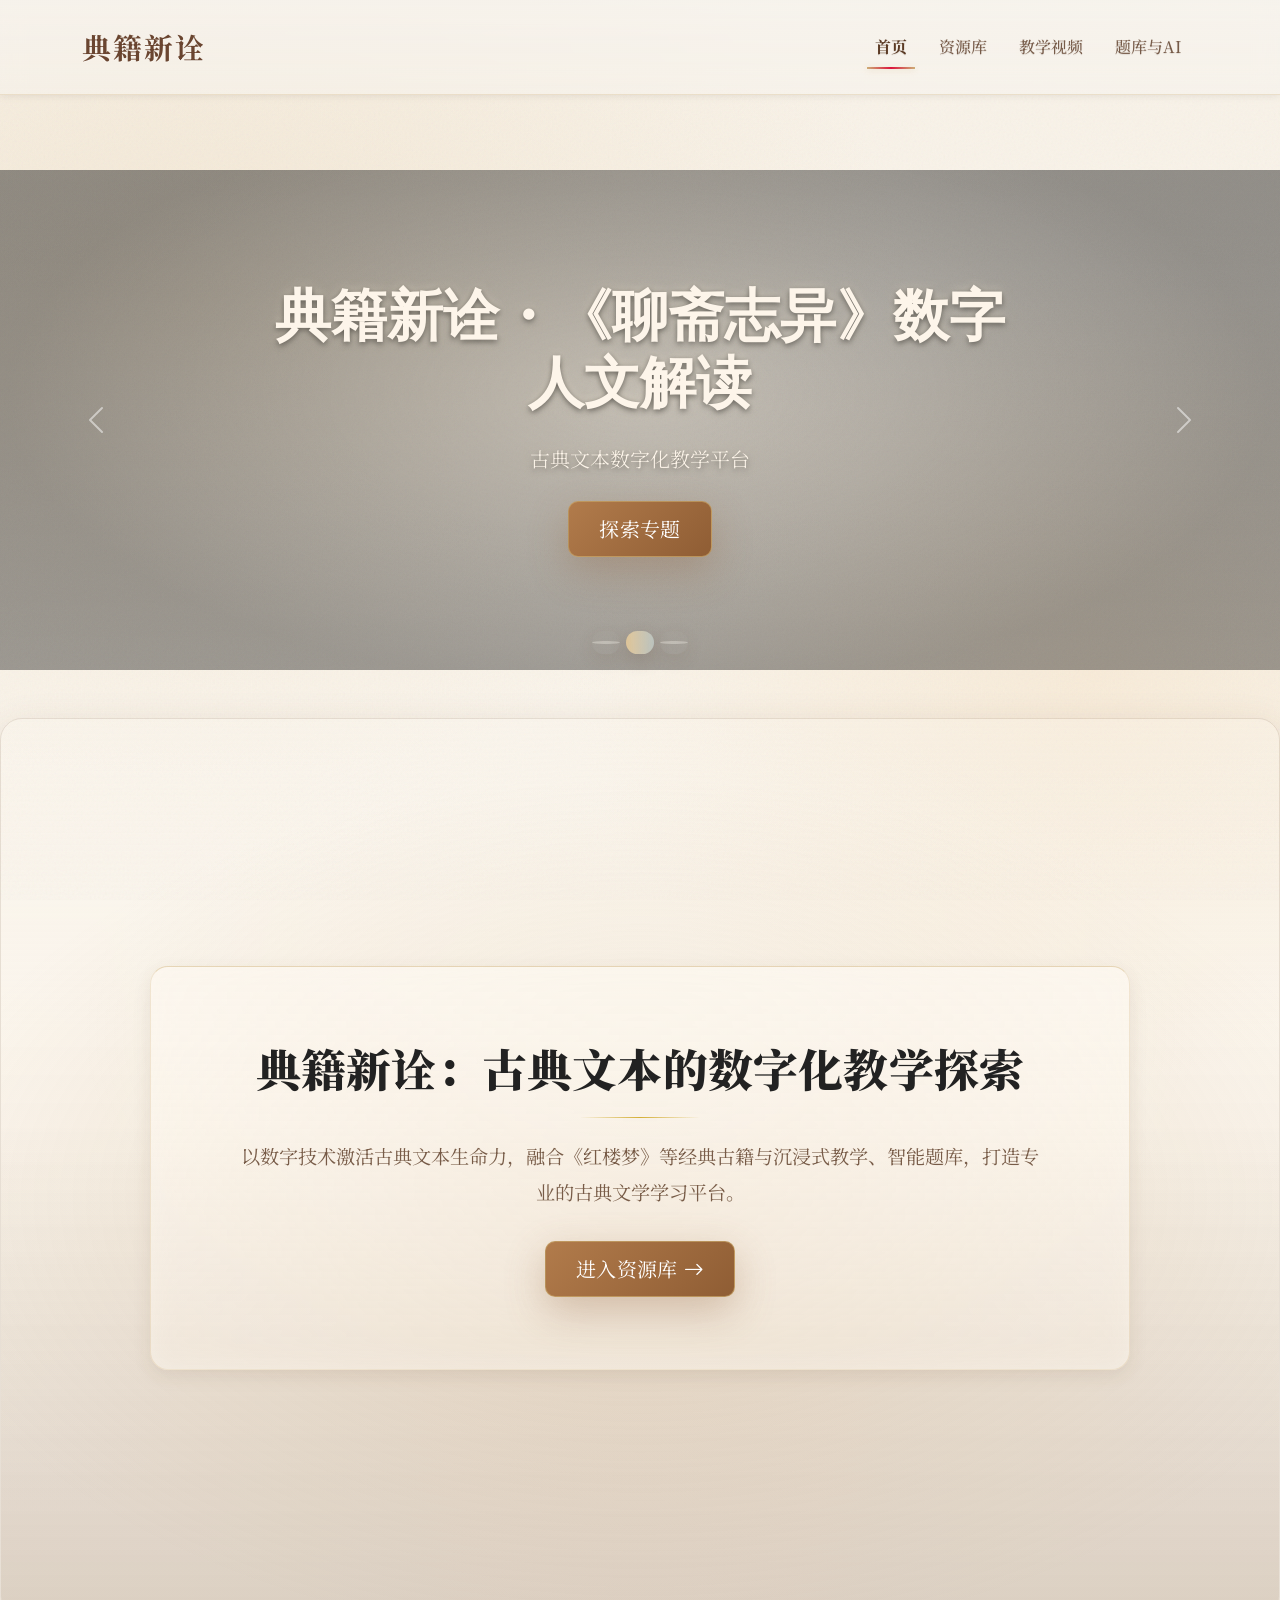
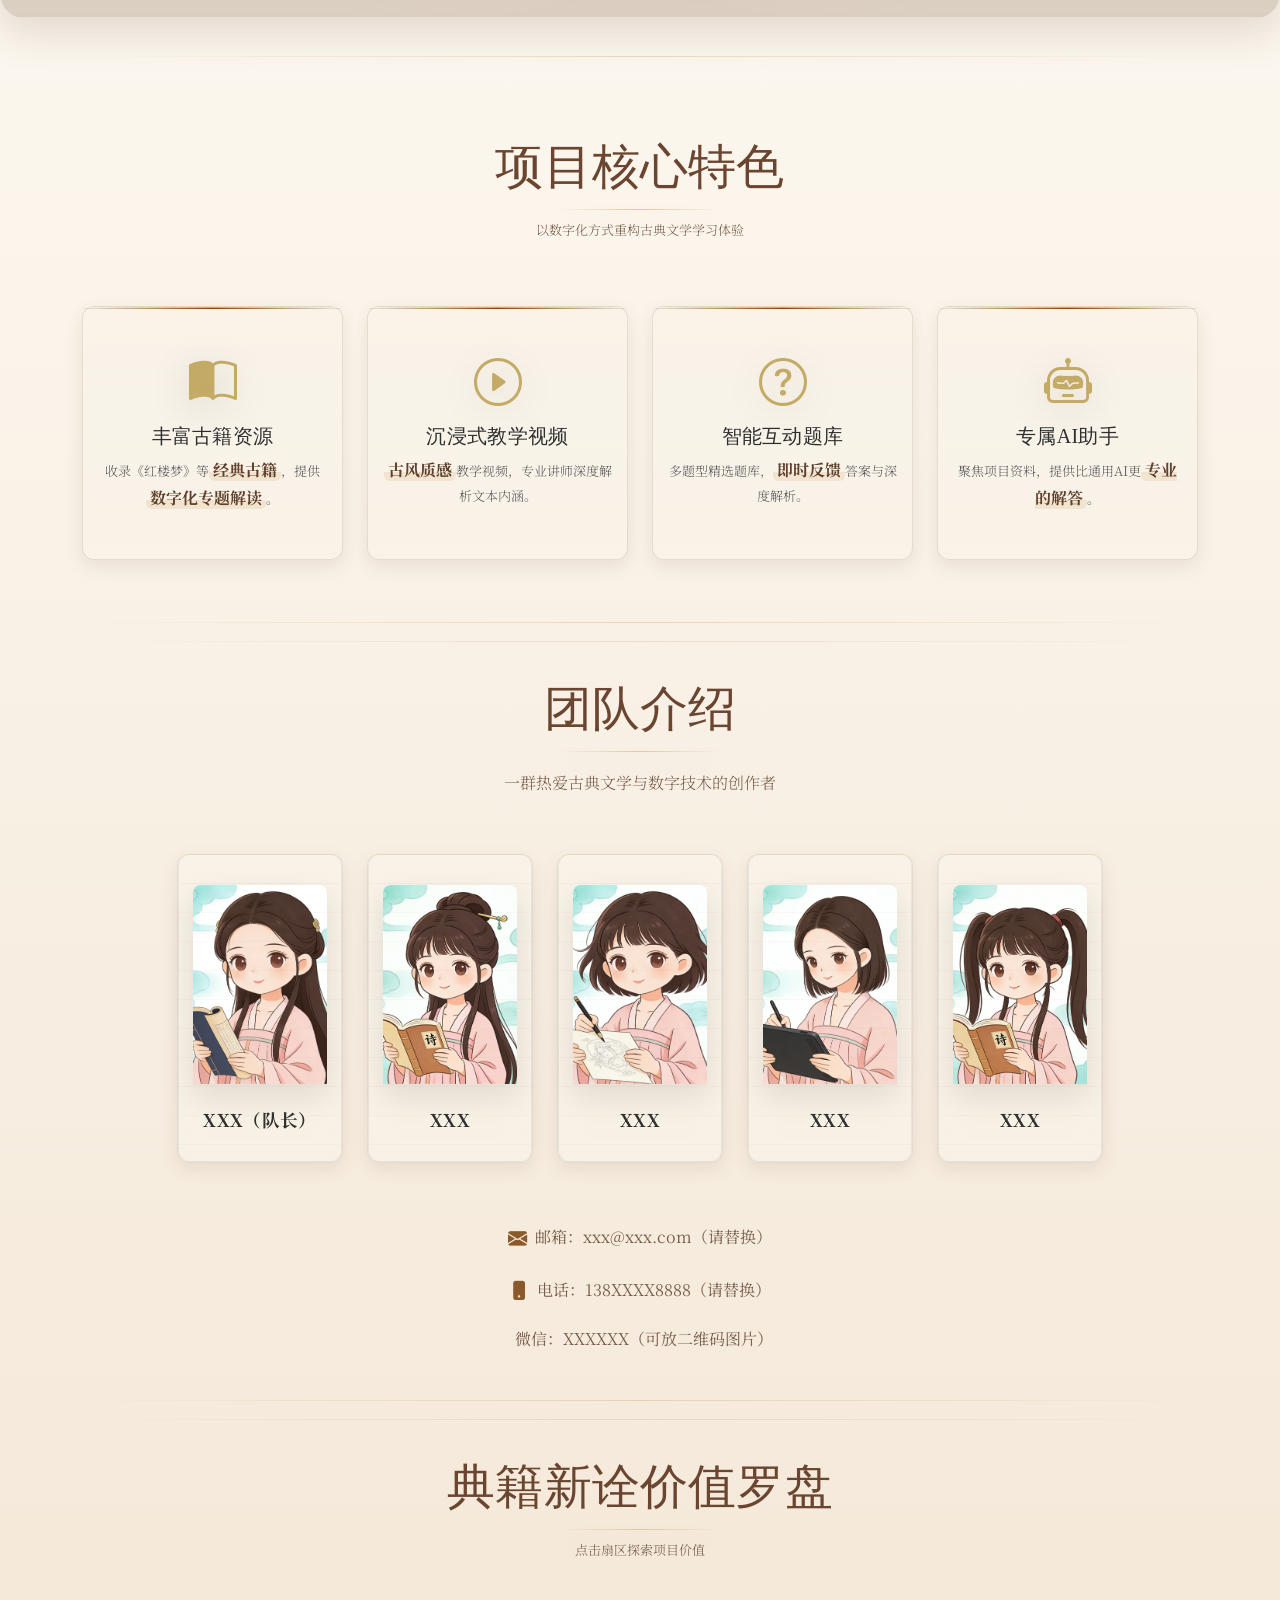
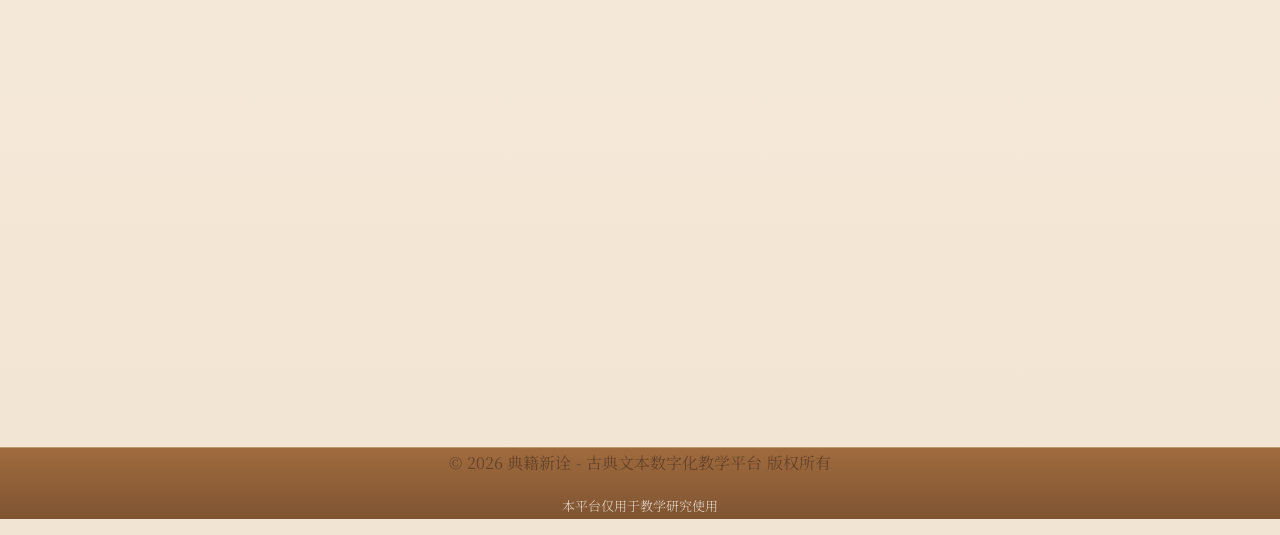
==== commit 3c07b61f: "Enhance scroll unfolding animation with new CSS effects and integrate overlay for page loading. Upda" ====
--- a/index.html
+++ b/index.html
@@ -68,13 +68,8 @@
             100% { opacity: 1; transform: scale(1); }
         }
         
-        /* 开场动画元素初始状态 */
-        .navbar { transform: translateY(-100%); opacity: 0; }
-        .carousel-banner-content h2 { transform: scale(0.8); opacity: 0; }
-        .carousel-banner-content p { transform: translateY(30px); opacity: 0; }
-        .carousel-banner-content .btn { transform: translateY(50px); opacity: 0; }
+        /* 开场动画元素初始状态（.feature-card 由 .fade-in 控制，不在此重复声明） */
         .hero-section { opacity: 0; }
-        .feature-card { opacity: 0; transform: translateY(30px); }
         
         /* 动态山水背景淡入动画 */
         .hero-bg-video-media {
@@ -141,26 +136,17 @@
             opacity: 1;
         }
         
-        /* 导航栏动画 */
+        /* 导航栏动画（唯一声明） */
         .navbar {
             transform: translateY(-100%);
             opacity: 0;
-            transition: all 0.8s cubic-bezier(0.4, 0, 0.2, 1) 0.2s;
+            transition: transform 0.8s cubic-bezier(0.4, 0, 0.2, 1) 0.2s,
+                        opacity 0.8s cubic-bezier(0.4, 0, 0.2, 1) 0.2s;
         }
         
         .navbar.animated {
             transform: translateY(0);
             opacity: 1;
-        }
-        
-        /* 探索按钮呼吸效果 */
-        .animate-btn.animated {
-            animation: breathing 3s ease-in-out infinite;
-        }
-        
-        @keyframes breathing {
-            0%, 100% { transform: scale(1); }
-            50% { transform: scale(1.05); }
         }
         
         /* ===== 轮播图高级样式 ===== */
@@ -317,6 +303,8 @@
     </style>
 </head>
 <body>
+    <!-- 卷轴徐展：淡墨晕染底纹（从中心涟漪扩散，约 1s 后淡出） -->
+    <div class="scroll-ink-page-overlay" id="scrollInkOverlay" aria-hidden="true"></div>
     <!-- 开场加载动画 -->
     <div class="page-loading" id="pageLoading">
         <div class="loading-logo">典籍新诠</div>
@@ -600,98 +588,64 @@
     <!-- 引入JS依赖 -->
     <script src="https://cdn.jsdelivr.net/npm/bootstrap@5.3.0/dist/js/bootstrap.bundle.min.js"></script>
     <script>
-        // ===== 渐进式开场动画 =====
+        // ===== 渐进式开场动画（卷轴徐展：0.8–1.2s 内完成） =====
         function initPageAnimation() {
             const pageLoading = document.getElementById('pageLoading');
             const navbar = document.querySelector('.navbar');
             const heroBgVideo = document.querySelector('.hero-bg-video-media');
-            
-            // 检查是否是首次访问（使用sessionStorage）
-            const hasVisited = sessionStorage.getItem('hasVisited');
-            
+            const scrollInkOverlay = document.getElementById('scrollInkOverlay');
+
+            function showAllContent() {
+                document.body.classList.add('scroll-ink-done');
+                if (navbar) navbar.classList.add('animated');
+                if (heroBgVideo) heroBgVideo.classList.add('loaded');
+                document.querySelectorAll('.scroll-unfolding').forEach(el => el.classList.add('active'));
+                document.querySelectorAll('.animate-title, .animate-subtitle, .animate-btn, .animate-hero, .animate-hero-title, .animate-hero-desc, .animate-hero-btn').forEach(el => el.classList.add('animated'));
+                if (pageLoading) {
+                    pageLoading.classList.add('hidden');
+                    setTimeout(function () { pageLoading.style.display = 'none'; }, 400);
+                }
+            }
+
+            var hasVisited = sessionStorage.getItem('hasVisited');
             if (!hasVisited) {
-                // 首次访问：执行完整开场动画
                 sessionStorage.setItem('hasVisited', 'true');
-                
-                // 步骤1：动态山水背景淡入（0.5秒后开始）
-                setTimeout(() => {
-                    if (heroBgVideo) {
-                        heroBgVideo.classList.add('loaded');
-                    }
-                }, 500);
-                
-                // 步骤2：导航栏滑入（1秒后开始）
-                setTimeout(() => {
-                    if (navbar) {
-                        navbar.classList.add('animated');
-                    }
+
+                // 步骤 1：立即隐藏 page-loading，让用户先看到淡墨扩散
+                if (pageLoading) {
+                    pageLoading.classList.add('hidden');
+                    setTimeout(function () { pageLoading.style.display = 'none'; }, 800);
+                }
+
+                // 步骤 2（900ms）：宣纸浮起 + 毛笔逐行（由 CSS .active 驱动 brush-text）
+                setTimeout(function () {
+                    document.querySelectorAll('.scroll-unfolding').forEach(function (el, i) {
+                        setTimeout(function () { el.classList.add('active'); }, i * 150);
+                    });
+                }, 900);
+
+                // 步骤 3（1000ms）：导航滑入 + 轮播标题
+                setTimeout(function () {
+                    if (navbar) navbar.classList.add('animated');
+                    document.querySelectorAll('.animate-title').forEach(function (t) { t.classList.add('animated'); });
                 }, 1000);
-                
-                // 步骤3：轮播图标题浮现（1.5秒后开始）
-                setTimeout(() => {
-                    const animateTitles = document.querySelectorAll('.animate-title');
-                    const animateSubtitles = document.querySelectorAll('.animate-subtitle');
-                    const animateBtns = document.querySelectorAll('.animate-btn');
-                    
-                    animateTitles.forEach(title => title.classList.add('animated'));
-                    setTimeout(() => {
-                        animateSubtitles.forEach(subtitle => subtitle.classList.add('animated'));
-                    }, 300);
-                    setTimeout(() => {
-                        animateBtns.forEach(btn => btn.classList.add('animated'));
-                    }, 600);
-                }, 1500);
-                
-                // 步骤4：Hero区域淡入（2.5秒后开始）
-                setTimeout(() => {
-                    const animateHero = document.querySelector('.animate-hero');
-                    const animateHeroTitle = document.querySelector('.animate-hero-title');
-                    const animateHeroDesc = document.querySelector('.animate-hero-desc');
-                    const animateHeroBtn = document.querySelector('.animate-hero-btn');
-                    
-                    if (animateHero) animateHero.classList.add('animated');
-                    setTimeout(() => {
-                        if (animateHeroTitle) animateHeroTitle.classList.add('animated');
-                    }, 300);
-                    setTimeout(() => {
-                        if (animateHeroDesc) animateHeroDesc.classList.add('animated');
-                    }, 600);
-                    setTimeout(() => {
-                        if (animateHeroBtn) animateHeroBtn.classList.add('animated');
-                    }, 900);
-                }, 2500);
-                
-                // 步骤5：触发卷轴徐展效果（2.8秒后）
-                setTimeout(() => {
-                    const scrollElements = document.querySelectorAll('.scroll-unfolding');
-                    scrollElements.forEach((element, index) => {
-                        setTimeout(() => {
-                            element.classList.add('active');
-                        }, index * 200); // 每个元素间隔200ms
-                    });
-                }, 2800);
-                
-                // 步骤6：隐藏加载动画（3秒后）
-                setTimeout(() => {
-                    if (pageLoading) {
-                        pageLoading.classList.add('hidden');
-                        setTimeout(() => {
-                            pageLoading.style.display = 'none';
-                        }, 800);
-                    }
-                }, 3000);
-                
+                setTimeout(function () {
+                    document.querySelectorAll('.animate-subtitle').forEach(function (s) { s.classList.add('animated'); });
+                    document.querySelectorAll('.animate-btn').forEach(function (b) { b.classList.add('animated'); });
+                }, 650);
+
+                // 步骤 4（800ms）：Hero 区与山水背景
+                setTimeout(function () {
+                    if (heroBgVideo) heroBgVideo.classList.add('loaded');
+                    var hero = document.querySelector('.animate-hero');
+                    if (hero) hero.classList.add('animated');
+                    document.querySelectorAll('.animate-hero-title, .animate-hero-desc, .animate-hero-btn').forEach(function (el) { el.classList.add('animated'); });
+                }, 800);
+
+                // 步骤 5（1800ms）：淡墨收尾，确保所有内容可见
+                setTimeout(showAllContent, 1800);
             } else {
-                // 非首次访问：直接显示所有内容
-                if (heroBgVideo) heroBgVideo.classList.add('loaded');
-                if (navbar) navbar.classList.add('animated');
-                
-                const animateElements = document.querySelectorAll('.animate-title, .animate-subtitle, .animate-btn, .animate-hero, .animate-hero-title, .animate-hero-desc, .animate-hero-btn');
-                animateElements.forEach(el => el.classList.add('animated'));
-                
-                if (pageLoading) {
-                    pageLoading.style.display = 'none';
-                }
+                showAllContent();
             }
         }
         
--- a/assets/css/scroll-unfolding.css
+++ b/assets/css/scroll-unfolding.css
@@ -1,11 +1,139 @@
 /**
  * ============================================
- * 卷轴徐展式呈现动画 - 全局通用模态框样式
- * 适用于：价值罗盘、人物卡牌、PPT预览等弹窗
+ * 卷轴徐展式呈现动画
+ * 一、页面加载：淡墨晕染底纹 + 宣纸浮起 + 毛笔逐行显现（0.8–1.2s）
+ * 二、模态框：价值罗盘、人物卡牌、PPT预览等弹窗
  * ============================================
  */
 
-/* ===== 1. 基础容器 - 卷轴外框 ===== */
+/* ==================== 页面级卷轴徐展（index 首屏） ==================== */
+
+/* 1. 淡墨晕染底纹：从中心向四周涟漪扩散 + 细微颗粒质感 */
+.scroll-ink-page-overlay {
+  position: fixed;
+  inset: 0;
+  z-index: 9998;
+  pointer-events: none;
+  background:
+    url("data:image/svg+xml,%3Csvg viewBox='0 0 256 256' xmlns='http://www.w3.org/2000/svg'%3E%3Cfilter id='n'%3E%3CfeTurbulence type='fractalNoise' baseFrequency='0.85' numOctaves='4' stitchTiles='stitch'/%3E%3C/filter%3E%3Crect width='100%25' height='100%25' filter='url(%23n)' opacity='0.12'/%3E%3C/svg%3E"),
+    radial-gradient(circle at 50% 50%, rgba(91, 58, 36, 0.18) 0%, rgba(91, 58, 36, 0.08) 40%, rgba(139, 69, 19, 0.02) 65%, transparent 75%);
+  background-size: 200px 200px, 100% 100%;
+  background-position: 0 0, center;
+  transform: scale(0.6);
+  opacity: 0.9;
+  animation: scrollInkSpread 1.8s cubic-bezier(0.33, 1, 0.68, 1) 0.3s forwards;
+}
+
+body.scroll-ink-done .scroll-ink-page-overlay {
+  opacity: 0;
+  transform: scale(1.2);
+  visibility: hidden;
+  transition: opacity 0.25s ease-out, transform 0.25s ease-out, visibility 0s linear 0.26s;
+  pointer-events: none;
+  will-change: auto;
+}
+
+@keyframes scrollInkSpread {
+  0% {
+    transform: scale(0.5);
+    opacity: 0.85;
+  }
+  45% {
+    transform: scale(1.05);
+    opacity: 0.5;
+  }
+  100% {
+    transform: scale(1.25);
+    opacity: 0;
+  }
+}
+
+/* 2. 宣纸裱裱层层浮起：内容框架初始态（仅 opacity + transform） */
+.scroll-unfolding.paper-texture {
+  opacity: 0;
+  transform: translateY(24px) scale(0.98);
+  transition: opacity 0.9s cubic-bezier(0.25, 0.1, 0.25, 1),
+              transform 0.9s cubic-bezier(0.25, 0.1, 0.25, 1);
+}
+
+.scroll-unfolding.paper-texture.active {
+  opacity: 1;
+  transform: translateY(0) scale(1);
+}
+
+/* 3. 毛笔蘸墨逐行显现：父级 .active 或 body.scroll-ink-done 时激活 */
+.brush-text {
+  opacity: 0;
+  transform: translateY(12px);
+  filter: blur(2px);
+  transition: opacity 0.6s cubic-bezier(0.25, 0.1, 0.25, 1),
+              transform 0.6s cubic-bezier(0.25, 0.1, 0.25, 1),
+              filter 0.6s cubic-bezier(0.25, 0.1, 0.25, 1);
+  transition-delay: calc(0.18s + (var(--delay, 0) * 0.15s));
+}
+
+.scroll-unfolding.active .brush-text,
+.scroll-unfolding.paper-texture.active .brush-text,
+body.scroll-ink-done .brush-text {
+  opacity: 1;
+  transform: translateY(0);
+  filter: blur(0);
+}
+
+/* 呼吸感：柔和起伏，不抢戏 */
+.breathing-element {
+  transition: transform 0.5s ease-out;
+}
+
+body.scroll-ink-done .breathing-element {
+  animation: scrollBreathe 4.5s ease-in-out infinite;
+}
+
+@keyframes scrollBreathe {
+  0%, 100% { transform: translateY(0) scale(1); }
+  50% { transform: translateY(-2px) scale(1.01); }
+}
+
+/* 性能：仅动画期间使用 will-change，避免长期占用 */
+@media (prefers-reduced-motion: no-preference) {
+  .scroll-ink-page-overlay {
+    will-change: transform, opacity;
+  }
+  .scroll-unfolding.paper-texture {
+    will-change: transform, opacity;
+  }
+}
+
+/* 无障碍：尊重用户“减少动画”设置 */
+@media (prefers-reduced-motion: reduce) {
+  .scroll-ink-page-overlay {
+    animation: none;
+    opacity: 0;
+    transform: scale(1);
+  }
+  body.scroll-ink-done .scroll-ink-page-overlay {
+    opacity: 0;
+  }
+  .scroll-unfolding.paper-texture {
+    transition-duration: 0.05s;
+  }
+  .scroll-unfolding.paper-texture.active,
+  .scroll-unfolding.paper-texture {
+    opacity: 1;
+    transform: translateY(0) scale(1);
+  }
+  .brush-text {
+    transition-duration: 0.05s;
+    opacity: 1;
+    transform: translateY(0);
+    filter: blur(0);
+  }
+  .breathing-element {
+    animation: none;
+  }
+}
+
+/* ===== 模态框：1. 基础容器 - 卷轴外框 ===== */
 .scroll-unfolding-modal {
     position: fixed;
     inset: 0;
@@ -178,11 +306,11 @@
 
 /* ===== 8. 呼吸感微动画 ===== */
 .scroll-breathing {
-    animation: scrollBreathe 4s ease-in-out infinite;
+    animation: scrollBreatheModal 4s ease-in-out infinite;
     animation-delay: 1.2s;
 }
 
-@keyframes scrollBreathe {
+@keyframes scrollBreatheModal {
     0%, 100% { transform: translateY(0) scale(1); }
     50% { transform: translateY(-2px) scale(1.002); }
 }
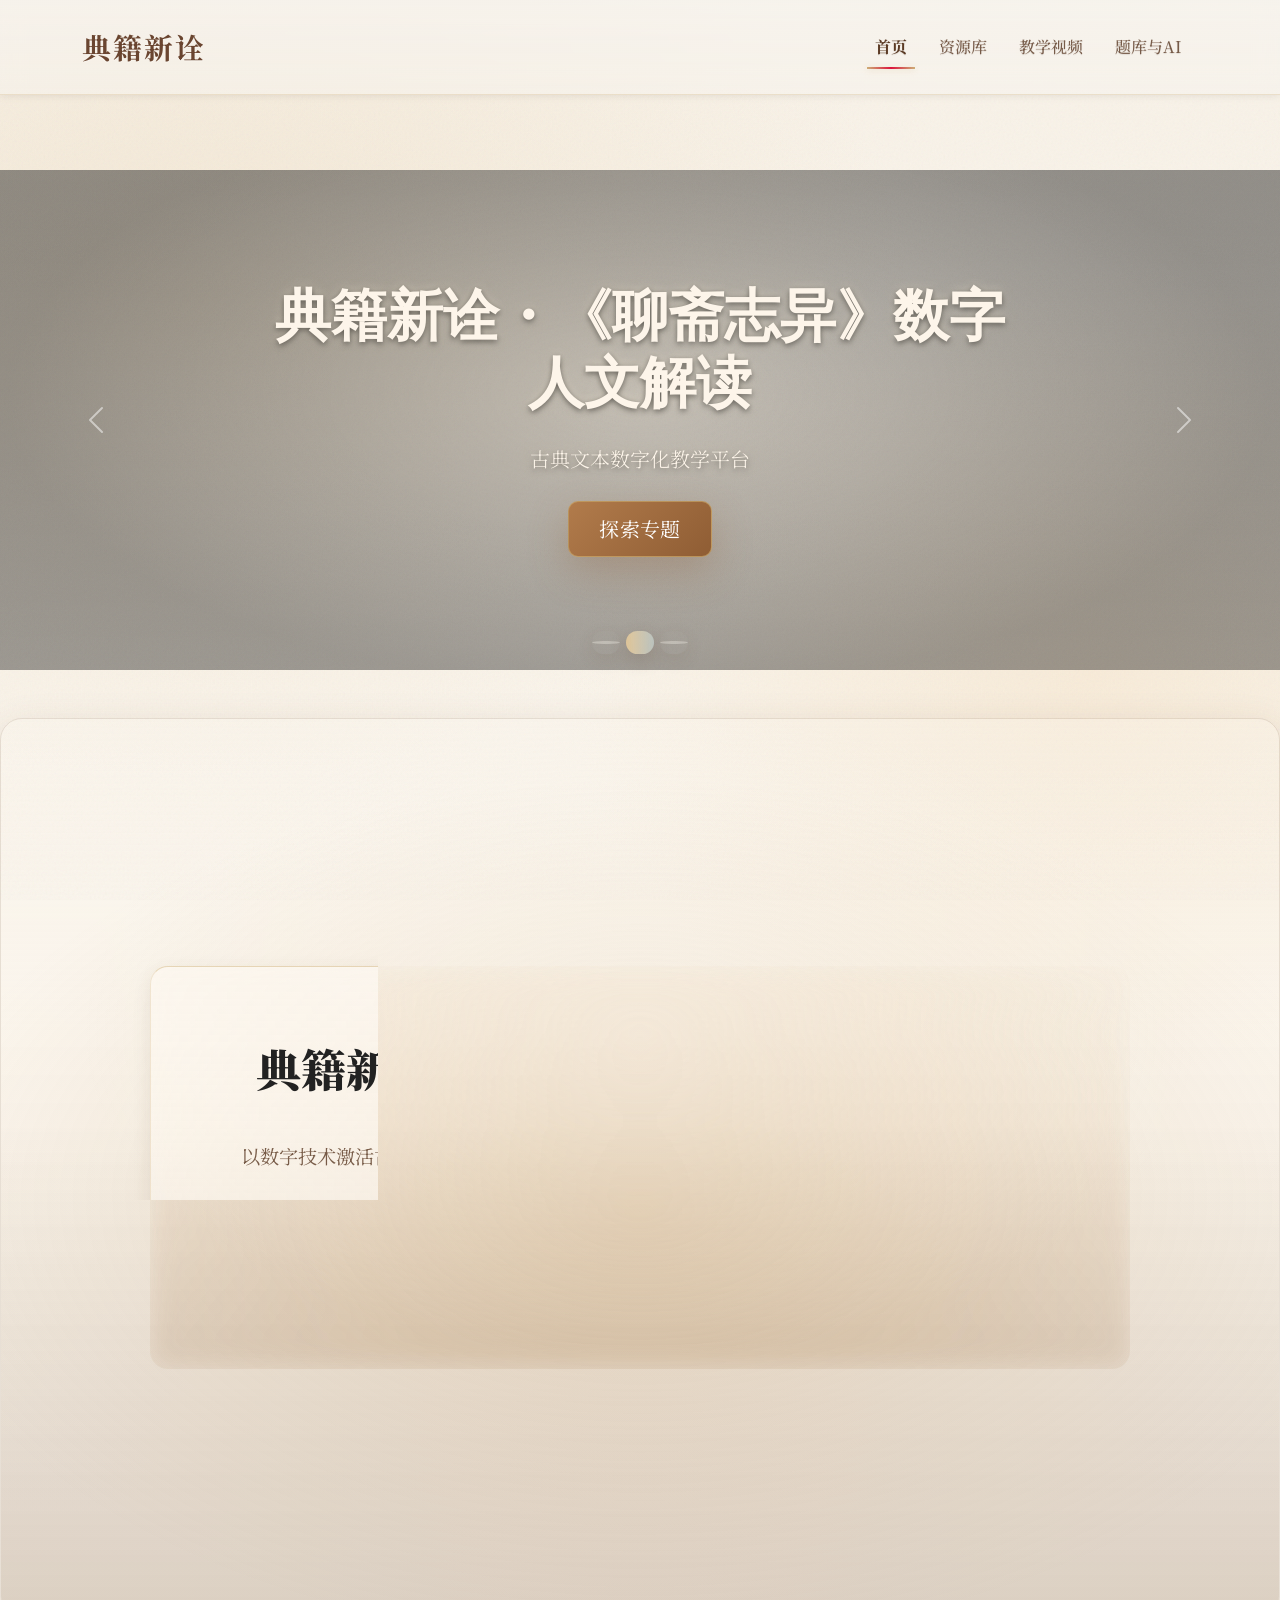
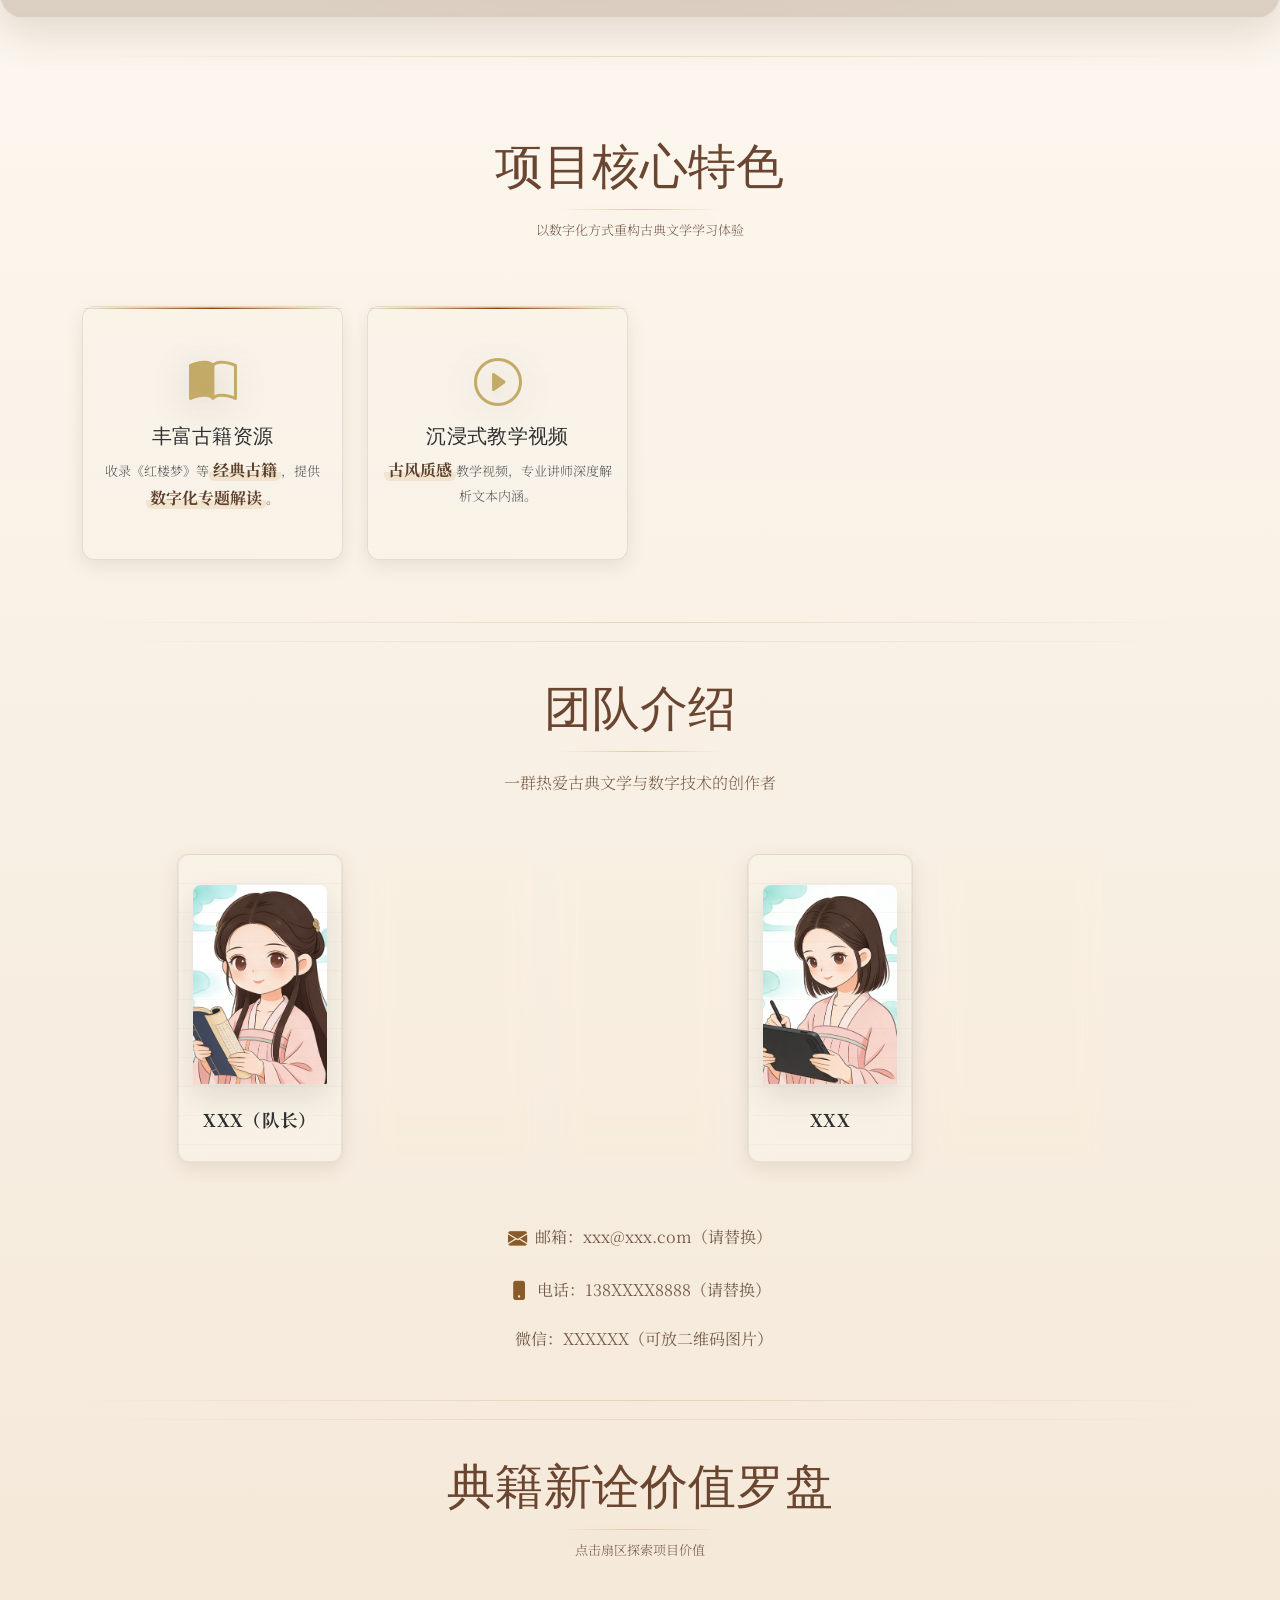
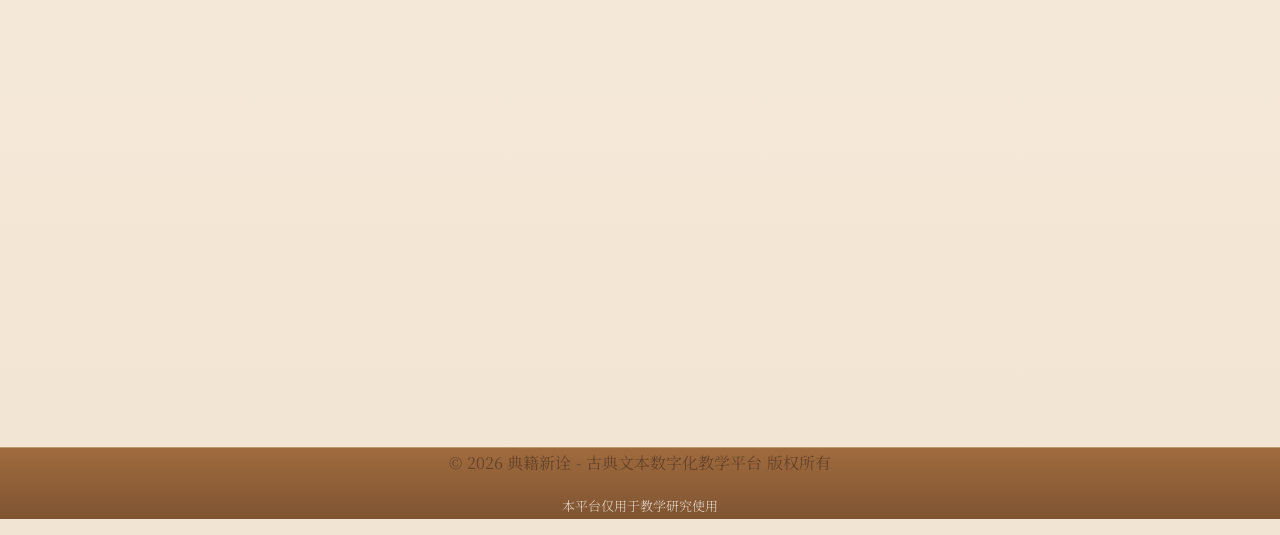
==== commit b3b3ff93: "Refactor navigation menu for improved responsiveness and accessibility. Update styles and HTML struc" ====
--- a/index.html
+++ b/index.html
@@ -68,8 +68,13 @@
             100% { opacity: 1; transform: scale(1); }
         }
         
-        /* 开场动画元素初始状态（.feature-card 由 .fade-in 控制，不在此重复声明） */
+        /* 开场动画元素初始状态 */
+        .navbar { transform: translateY(-100%); opacity: 0; }
+        .carousel-banner-content h2 { transform: scale(0.8); opacity: 0; }
+        .carousel-banner-content p { transform: translateY(30px); opacity: 0; }
+        .carousel-banner-content .btn { transform: translateY(50px); opacity: 0; }
         .hero-section { opacity: 0; }
+        .feature-card { opacity: 0; transform: translateY(30px); }
         
         /* 动态山水背景淡入动画 */
         .hero-bg-video-media {
@@ -136,17 +141,26 @@
             opacity: 1;
         }
         
-        /* 导航栏动画（唯一声明） */
+        /* 导航栏动画 */
         .navbar {
             transform: translateY(-100%);
             opacity: 0;
-            transition: transform 0.8s cubic-bezier(0.4, 0, 0.2, 1) 0.2s,
-                        opacity 0.8s cubic-bezier(0.4, 0, 0.2, 1) 0.2s;
+            transition: all 0.8s cubic-bezier(0.4, 0, 0.2, 1) 0.2s;
         }
         
         .navbar.animated {
             transform: translateY(0);
             opacity: 1;
+        }
+        
+        /* 探索按钮呼吸效果 */
+        .animate-btn.animated {
+            animation: breathing 3s ease-in-out infinite;
+        }
+        
+        @keyframes breathing {
+            0%, 100% { transform: scale(1); }
+            50% { transform: scale(1.05); }
         }
         
         /* ===== 轮播图高级样式 ===== */
@@ -303,8 +317,6 @@
     </style>
 </head>
 <body>
-    <!-- 卷轴徐展：淡墨晕染底纹（从中心涟漪扩散，约 1s 后淡出） -->
-    <div class="scroll-ink-page-overlay" id="scrollInkOverlay" aria-hidden="true"></div>
     <!-- 开场加载动画 -->
     <div class="page-loading" id="pageLoading">
         <div class="loading-logo">典籍新诠</div>
@@ -588,64 +600,98 @@
     <!-- 引入JS依赖 -->
     <script src="https://cdn.jsdelivr.net/npm/bootstrap@5.3.0/dist/js/bootstrap.bundle.min.js"></script>
     <script>
-        // ===== 渐进式开场动画（卷轴徐展：0.8–1.2s 内完成） =====
+        // ===== 渐进式开场动画 =====
         function initPageAnimation() {
             const pageLoading = document.getElementById('pageLoading');
             const navbar = document.querySelector('.navbar');
             const heroBgVideo = document.querySelector('.hero-bg-video-media');
-            const scrollInkOverlay = document.getElementById('scrollInkOverlay');
-
-            function showAllContent() {
-                document.body.classList.add('scroll-ink-done');
+            
+            // 检查是否是首次访问（使用sessionStorage）
+            const hasVisited = sessionStorage.getItem('hasVisited');
+            
+            if (!hasVisited) {
+                // 首次访问：执行完整开场动画
+                sessionStorage.setItem('hasVisited', 'true');
+                
+                // 步骤1：动态山水背景淡入（0.5秒后开始）
+                setTimeout(() => {
+                    if (heroBgVideo) {
+                        heroBgVideo.classList.add('loaded');
+                    }
+                }, 500);
+                
+                // 步骤2：导航栏滑入（1秒后开始）
+                setTimeout(() => {
+                    if (navbar) {
+                        navbar.classList.add('animated');
+                    }
+                }, 1000);
+                
+                // 步骤3：轮播图标题浮现（1.5秒后开始）
+                setTimeout(() => {
+                    const animateTitles = document.querySelectorAll('.animate-title');
+                    const animateSubtitles = document.querySelectorAll('.animate-subtitle');
+                    const animateBtns = document.querySelectorAll('.animate-btn');
+                    
+                    animateTitles.forEach(title => title.classList.add('animated'));
+                    setTimeout(() => {
+                        animateSubtitles.forEach(subtitle => subtitle.classList.add('animated'));
+                    }, 300);
+                    setTimeout(() => {
+                        animateBtns.forEach(btn => btn.classList.add('animated'));
+                    }, 600);
+                }, 1500);
+                
+                // 步骤4：Hero区域淡入（2.5秒后开始）
+                setTimeout(() => {
+                    const animateHero = document.querySelector('.animate-hero');
+                    const animateHeroTitle = document.querySelector('.animate-hero-title');
+                    const animateHeroDesc = document.querySelector('.animate-hero-desc');
+                    const animateHeroBtn = document.querySelector('.animate-hero-btn');
+                    
+                    if (animateHero) animateHero.classList.add('animated');
+                    setTimeout(() => {
+                        if (animateHeroTitle) animateHeroTitle.classList.add('animated');
+                    }, 300);
+                    setTimeout(() => {
+                        if (animateHeroDesc) animateHeroDesc.classList.add('animated');
+                    }, 600);
+                    setTimeout(() => {
+                        if (animateHeroBtn) animateHeroBtn.classList.add('animated');
+                    }, 900);
+                }, 2500);
+                
+                // 步骤5：触发卷轴徐展效果（2.8秒后）
+                setTimeout(() => {
+                    const scrollElements = document.querySelectorAll('.scroll-unfolding');
+                    scrollElements.forEach((element, index) => {
+                        setTimeout(() => {
+                            element.classList.add('active');
+                        }, index * 200); // 每个元素间隔200ms
+                    });
+                }, 2800);
+                
+                // 步骤6：隐藏加载动画（3秒后）
+                setTimeout(() => {
+                    if (pageLoading) {
+                        pageLoading.classList.add('hidden');
+                        setTimeout(() => {
+                            pageLoading.style.display = 'none';
+                        }, 800);
+                    }
+                }, 3000);
+                
+            } else {
+                // 非首次访问：直接显示所有内容
+                if (heroBgVideo) heroBgVideo.classList.add('loaded');
                 if (navbar) navbar.classList.add('animated');
-                if (heroBgVideo) heroBgVideo.classList.add('loaded');
-                document.querySelectorAll('.scroll-unfolding').forEach(el => el.classList.add('active'));
-                document.querySelectorAll('.animate-title, .animate-subtitle, .animate-btn, .animate-hero, .animate-hero-title, .animate-hero-desc, .animate-hero-btn').forEach(el => el.classList.add('animated'));
+                
+                const animateElements = document.querySelectorAll('.animate-title, .animate-subtitle, .animate-btn, .animate-hero, .animate-hero-title, .animate-hero-desc, .animate-hero-btn');
+                animateElements.forEach(el => el.classList.add('animated'));
+                
                 if (pageLoading) {
-                    pageLoading.classList.add('hidden');
-                    setTimeout(function () { pageLoading.style.display = 'none'; }, 400);
+                    pageLoading.style.display = 'none';
                 }
-            }
-
-            var hasVisited = sessionStorage.getItem('hasVisited');
-            if (!hasVisited) {
-                sessionStorage.setItem('hasVisited', 'true');
-
-                // 步骤 1：立即隐藏 page-loading，让用户先看到淡墨扩散
-                if (pageLoading) {
-                    pageLoading.classList.add('hidden');
-                    setTimeout(function () { pageLoading.style.display = 'none'; }, 800);
-                }
-
-                // 步骤 2（900ms）：宣纸浮起 + 毛笔逐行（由 CSS .active 驱动 brush-text）
-                setTimeout(function () {
-                    document.querySelectorAll('.scroll-unfolding').forEach(function (el, i) {
-                        setTimeout(function () { el.classList.add('active'); }, i * 150);
-                    });
-                }, 900);
-
-                // 步骤 3（1000ms）：导航滑入 + 轮播标题
-                setTimeout(function () {
-                    if (navbar) navbar.classList.add('animated');
-                    document.querySelectorAll('.animate-title').forEach(function (t) { t.classList.add('animated'); });
-                }, 1000);
-                setTimeout(function () {
-                    document.querySelectorAll('.animate-subtitle').forEach(function (s) { s.classList.add('animated'); });
-                    document.querySelectorAll('.animate-btn').forEach(function (b) { b.classList.add('animated'); });
-                }, 650);
-
-                // 步骤 4（800ms）：Hero 区与山水背景
-                setTimeout(function () {
-                    if (heroBgVideo) heroBgVideo.classList.add('loaded');
-                    var hero = document.querySelector('.animate-hero');
-                    if (hero) hero.classList.add('animated');
-                    document.querySelectorAll('.animate-hero-title, .animate-hero-desc, .animate-hero-btn').forEach(function (el) { el.classList.add('animated'); });
-                }, 800);
-
-                // 步骤 5（1800ms）：淡墨收尾，确保所有内容可见
-                setTimeout(showAllContent, 1800);
-            } else {
-                showAllContent();
             }
         }
         
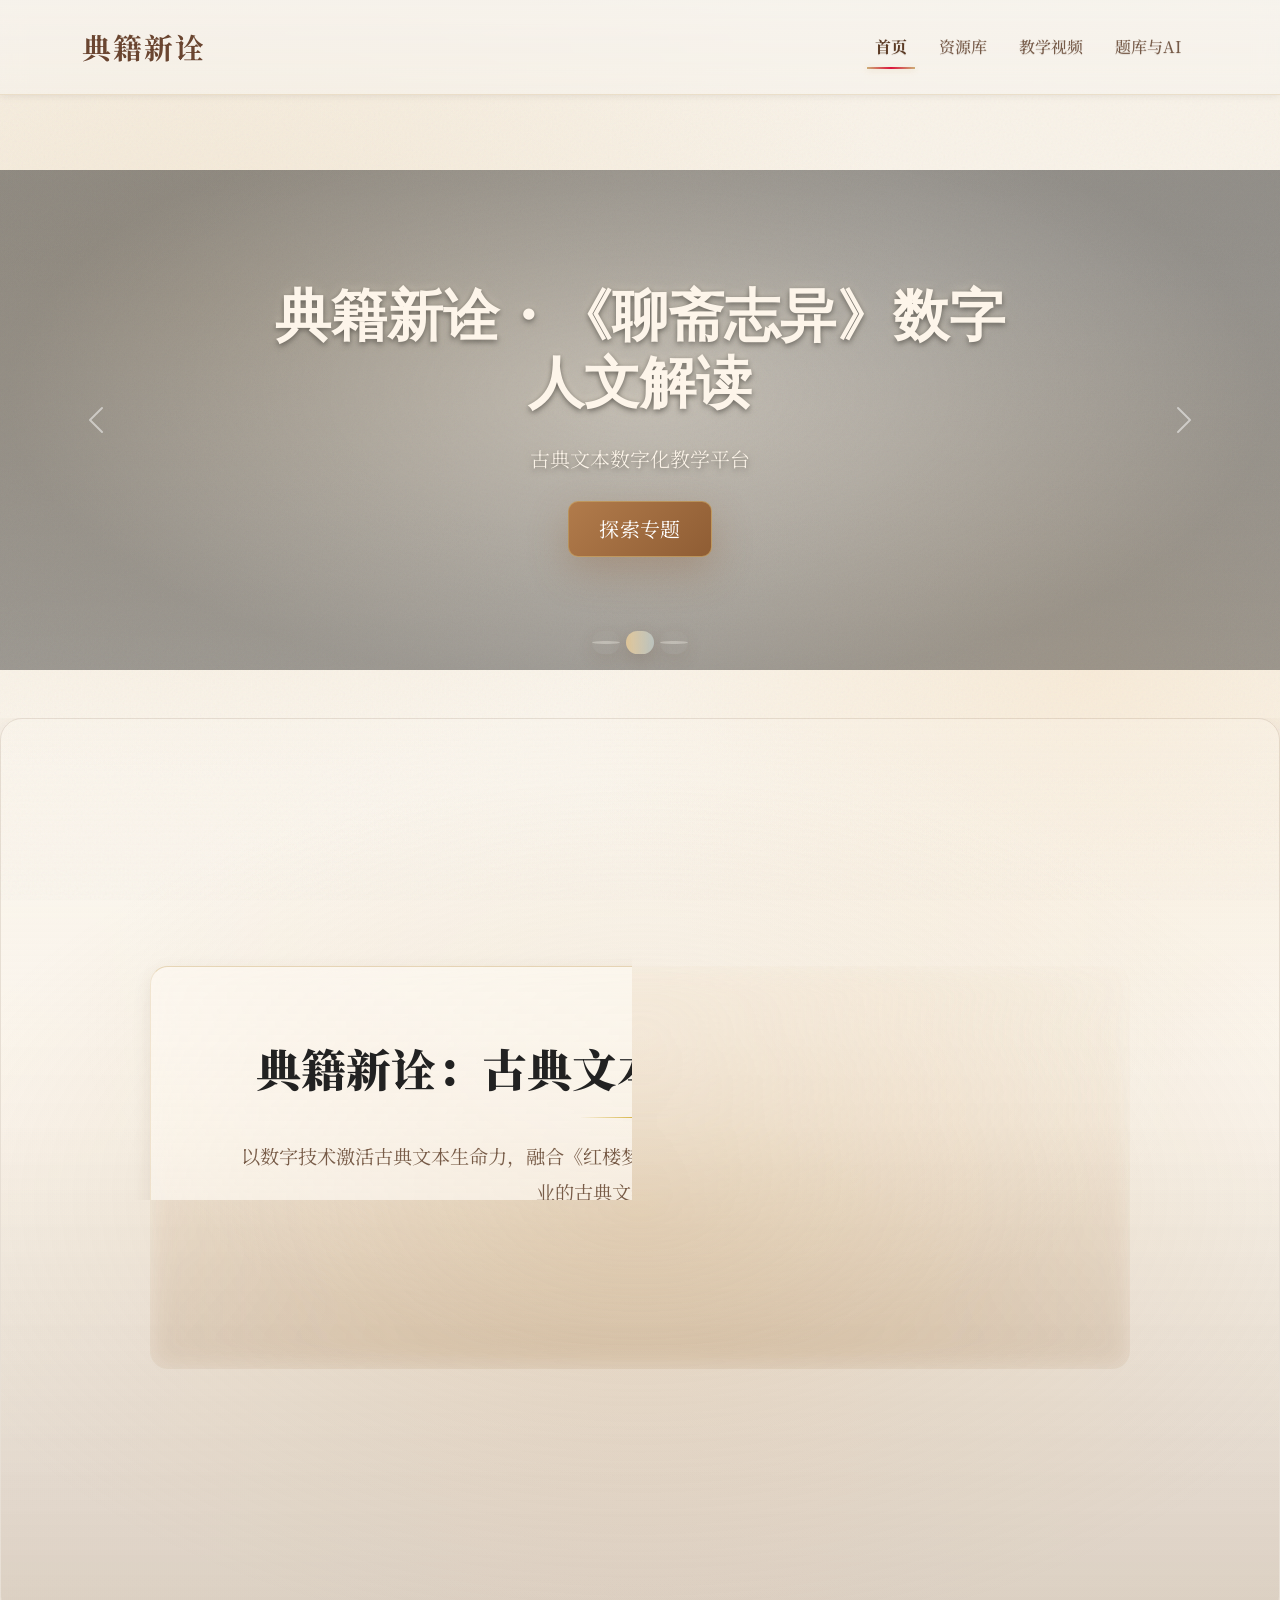
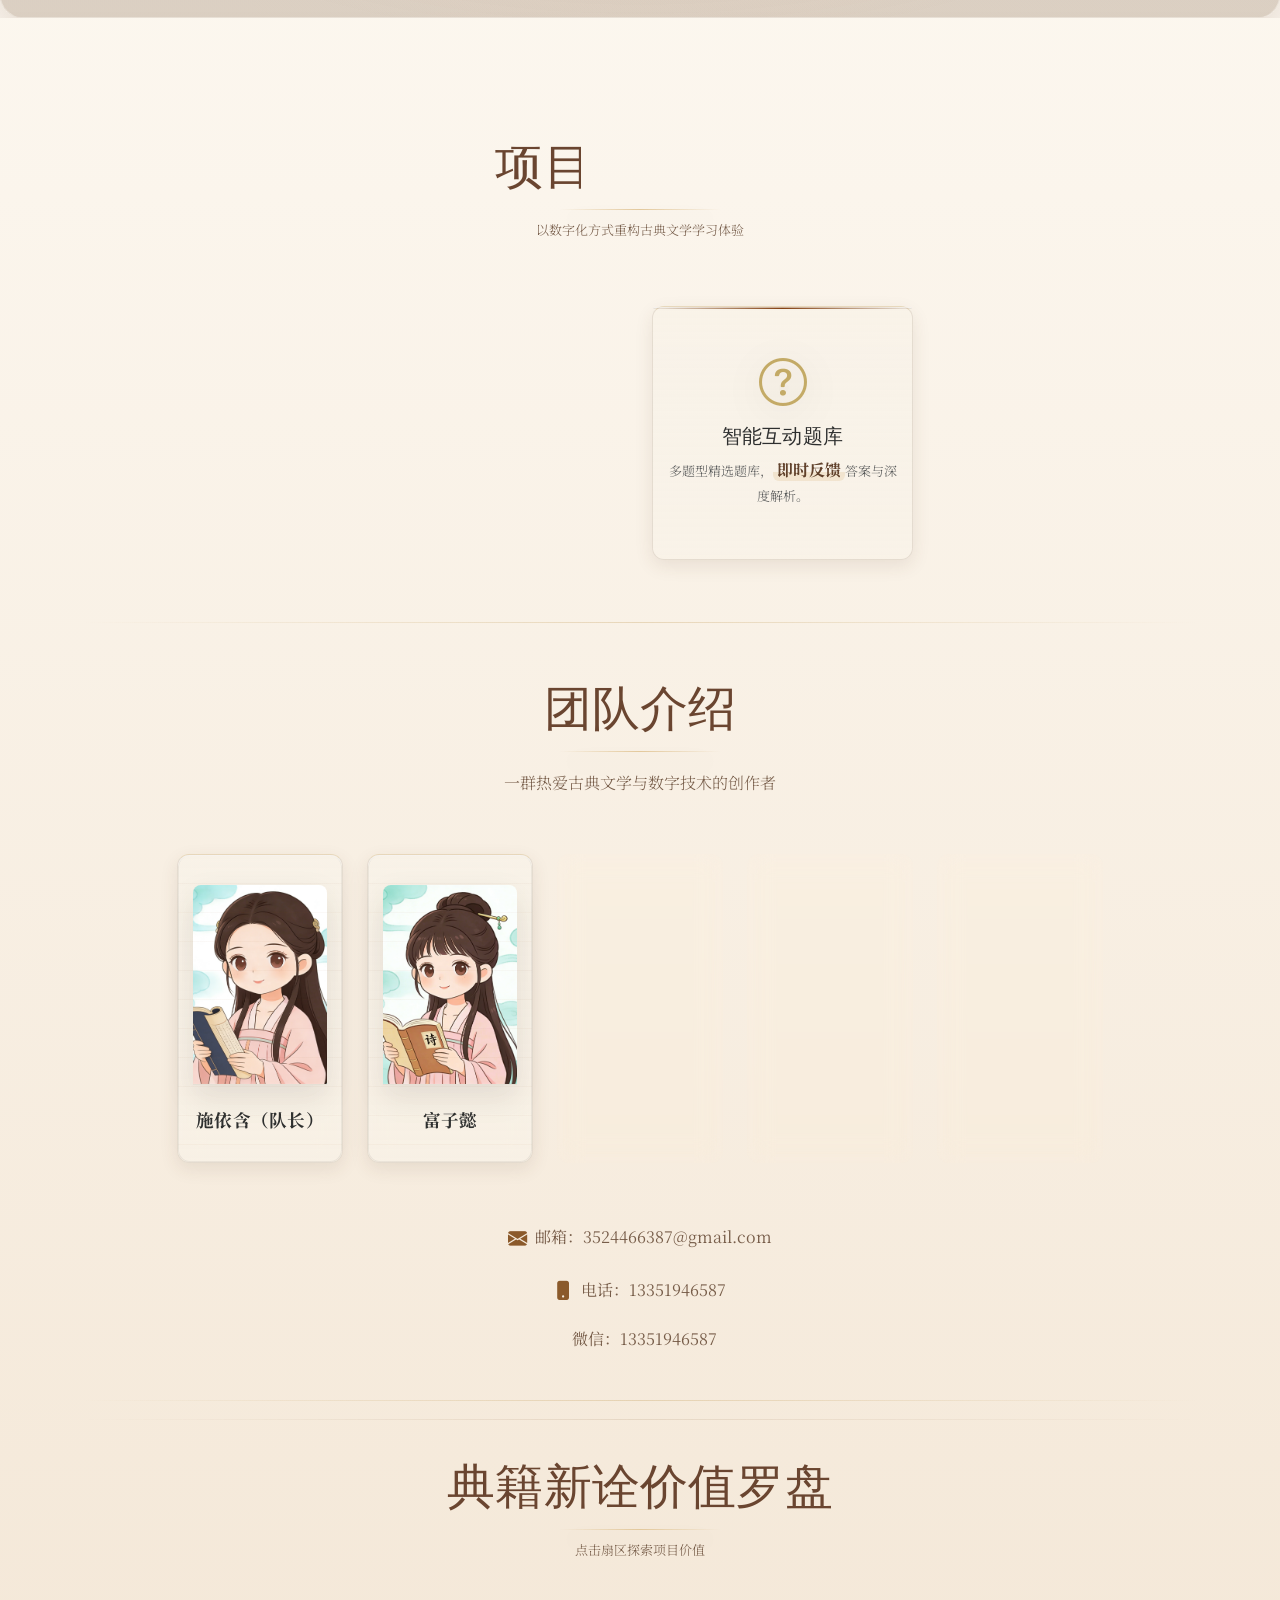
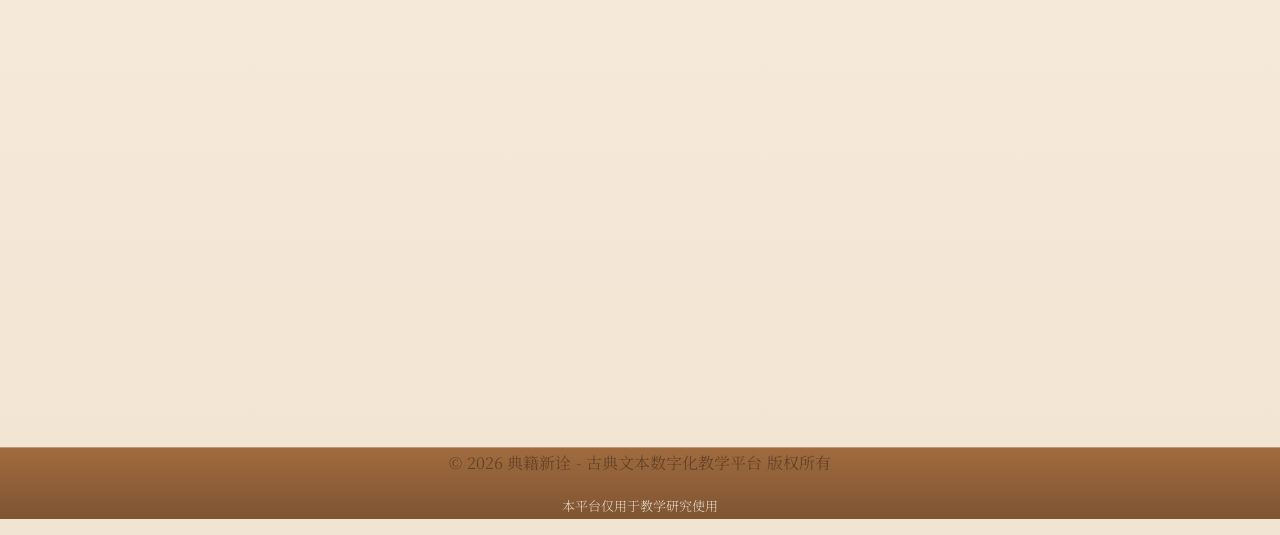
==== commit 97856751: "优化人物关系图布局及添加题库和ai助手" ====
--- a/index.html
+++ b/index.html
@@ -496,7 +496,7 @@
                         <img src="assets/images/team-photo/team-1.jpg" class="card-img-top" alt="队长" style="height: 200px; object-fit: cover; border-radius: 8px 8px 0 0;">
                     </a>
                     <div class="card-body">
-                        <h5 class="card-title">XXX（队长）</h5>
+                        <h5 class="card-title">施依含（队长）</h5>
                     </div>
                 </div>
             </div>
@@ -507,7 +507,7 @@
                         <img src="assets/images/team-photo/team-2.jpg" class="card-img-top" alt="成员2" style="height: 200px; object-fit: cover; border-radius: 8px 8px 0 0;">
                     </a>
                     <div class="card-body">
-                        <h5 class="card-title">XXX</h5>
+                        <h5 class="card-title">富子懿</h5>
                     </div>
                 </div>
             </div>
@@ -518,7 +518,7 @@
                         <img src="assets/images/team-photo/team-3.jpg" class="card-img-top" alt="成员3" style="height: 200px; object-fit: cover; border-radius: 8px 8px 0 0;">
                     </a>
                     <div class="card-body">
-                        <h5 class="card-title">XXX</h5>
+                        <h5 class="card-title">刘乐乐</h5>
                     </div>
                 </div>
             </div>
@@ -529,7 +529,7 @@
                         <img src="assets/images/team-photo/team-4.jpg" class="card-img-top" alt="成员4" style="height: 200px; object-fit: cover; border-radius: 8px 8px 0 0;">
                     </a>
                     <div class="card-body">
-                        <h5 class="card-title">XXX</h5>
+                        <h5 class="card-title">潘雪菲</h5>
                     </div>
                 </div>
             </div>
@@ -540,16 +540,16 @@
                         <img src="assets/images/team-photo/team-5.jpg" class="card-img-top" alt="成员5" style="height: 200px; object-fit: cover; border-radius: 8px 8px 0 0;">
                     </a>
                     <div class="card-body">
-                        <h5 class="card-title">XXX</h5>
+                        <h5 class="card-title">农惠渝</h5>
                     </div>
                 </div>
             </div>
         </div>
         <!-- 联系方式 - 请替换为真实信息 -->
         <div class="row mt-5 text-center">
-            <p><i class="bi bi-envelope-fill me-2"></i> 邮箱：xxx@xxx.com（请替换）</p>
-            <p><i class="bi bi-phone-fill me-2"></i> 电话：138XXXX8888（请替换）</p>
-            <p><i class="bi bi-weixin-fill me-2"></i> 微信：XXXXXX（可放二维码图片）</p>
+            <p><i class="bi bi-envelope-fill me-2"></i> 邮箱：3524466387@gmail.com</p>
+            <p><i class="bi bi-phone-fill me-2"></i> 电话：13351946587</p>
+            <p><i class="bi bi-weixin-fill me-2"></i> 微信：13351946587</p>
         </div>
     </section>
 
@@ -671,8 +671,9 @@
                     });
                 }, 2800);
                 
-                // 步骤6：隐藏加载动画（3秒后）
+                // 步骤6：隐藏加载动画，同时确保body有scroll-ink-done类（3秒后）
                 setTimeout(() => {
+                    document.body.classList.add('scroll-ink-done');
                     if (pageLoading) {
                         pageLoading.classList.add('hidden');
                         setTimeout(() => {
@@ -688,6 +689,15 @@
                 
                 const animateElements = document.querySelectorAll('.animate-title, .animate-subtitle, .animate-btn, .animate-hero, .animate-hero-title, .animate-hero-desc, .animate-hero-btn');
                 animateElements.forEach(el => el.classList.add('animated'));
+                
+                // 确保卷轴徐展元素也激活显示
+                const scrollElements = document.querySelectorAll('.scroll-unfolding');
+                scrollElements.forEach(element => {
+                    element.classList.add('active');
+                });
+                
+                // 确保body有scroll-ink-done类，让所有内容都显示
+                document.body.classList.add('scroll-ink-done');
                 
                 if (pageLoading) {
                     pageLoading.style.display = 'none';
@@ -852,7 +862,125 @@
             }
         }
     </script>
+
+    <!-- 终极版古风双轴卷轴动画 -->
+<div class="scroll-ink-overlay">
+  <!-- 左卷轴（带实木轴棍） -->
+  <div class="scroll-ink-left">
+    <div class="scroll-stick-left"></div>
+  </div>
+  <!-- 右卷轴（带实木轴棍） -->
+  <div class="scroll-ink-right">
+    <div class="scroll-stick-right"></div>
+  </div>
+</div>
+
+<style>
+/* 整体遮罩：宣纸纹理+水墨底纹 */
+.scroll-ink-overlay {
+  position: fixed;
+  top: 0;
+  left: 0;
+  width: 100%;
+  height: 100vh;
+  z-index: 9999;
+  /* 宣纸底色 + 纹理 + 淡水墨暗纹 */
+  background: #f9f5ed;
+  background-image: 
+    linear-gradient(rgba(249,245,237,0.95), rgba(249,245,237,0.95)),
+    url("[data-uri]"),
+    url("[data-uri]");
+  pointer-events: none;
+  /* 水墨渐入初始效果 */
+  opacity: 1;
+  animation: inkFade 0.5s ease-in-out 0s 1 forwards;
+}
+
+/* 左卷轴：宣纸质感+阴影 */
+.scroll-ink-left {
+  position: absolute;
+  top: 0;
+  left: 0;
+  width: 50%;
+  height: 100%;
+  background: #f0e6d2;
+  box-shadow: 5px 0 20px rgba(0,0,0,0.15);
+  animation: scrollLeftInk 2s cubic-bezier(0.25, 0.46, 0.45, 0.94) forwards;
+}
+
+/* 右卷轴：宣纸质感+阴影 */
+.scroll-ink-right {
+  position: absolute;
+  top: 0;
+  right: 0;
+  width: 50%;
+  height: 100%;
+  background: #f0e6d2;
+  box-shadow: -5px 0 20px rgba(0,0,0,0.15);
+  animation: scrollRightInk 2s cubic-bezier(0.25, 0.46, 0.45, 0.94) forwards;
+}
+
+/* 左轴棍：实木纹理 */
+.scroll-stick-left {
+  position: absolute;
+  top: 0;
+  right: 0;
+  width: 25px;
+  height: 100%;
+  background: #8b5a2b;
+  background-image: linear-gradient(90deg, #8b5a2b 0%, #a06c3b 50%, #8b5a2b 100%);
+  border-radius: 12px;
+  box-shadow: inset 0 0 5px rgba(0,0,0,0.3);
+}
+
+/* 右轴棍：实木纹理 */
+.scroll-stick-right {
+  position: absolute;
+  top: 0;
+  left: 0;
+  width: 25px;
+  height: 100%;
+  background: #8b5a2b;
+  background-image: linear-gradient(90deg, #8b5a2b 0%, #a06c3b 50%, #8b5a2b 100%);
+  border-radius: 12px;
+  box-shadow: inset 0 0 5px rgba(0,0,0,0.3);
+}
+
+/* 左卷轴展开动画 */
+@keyframes scrollLeftInk {
+  0% { transform: translateX(0); }
+  100% { transform: translateX(-100%); }
+}
+
+/* 右卷轴展开动画 */
+@keyframes scrollRightInk {
+  0% { transform: translateX(0); }
+  100% { transform: translateX(100%); }
+}
+
+/* 水墨渐入效果 */
+@keyframes inkFade {
+  0% { opacity: 0; }
+  100% { opacity: 1; }
+}
+</style>
+
+<script>
+// 动画结束后自动移除，不占用页面资源
+setTimeout(() => {
+  const scrollOverlay = document.querySelector('.scroll-ink-overlay');
+  if (scrollOverlay) {
+    // 移除前加个淡出过渡，更丝滑
+    scrollOverlay.style.opacity = 0;
+    scrollOverlay.style.transition = 'opacity 0.3s ease';
+    setTimeout(() => scrollOverlay.remove(), 300);
+  }
+}, 2000);
+</script>
+
     <!-- 引入卷轴徐展动画脚本 -->
     <script src="assets/js/scroll-unfolding.js"></script>
+
+
 </body>
 </html>
--- a/assets/css/scroll-unfolding.css
+++ b/assets/css/scroll-unfolding.css
@@ -48,32 +48,48 @@
   }
 }
 
-/* 2. 宣纸裱裱层层浮起：内容框架初始态（仅 opacity + transform） */
+/* 2. 宣纸裱裱层层浮起：内容框架初始态 */
 .scroll-unfolding.paper-texture {
   opacity: 0;
   transform: translateY(24px) scale(0.98);
+  transform-origin: left center;
+  clip-path: inset(0 100% 0 0);
   transition: opacity 0.9s cubic-bezier(0.25, 0.1, 0.25, 1),
-              transform 0.9s cubic-bezier(0.25, 0.1, 0.25, 1);
+              transform 0.9s cubic-bezier(0.25, 0.1, 0.25, 1),
+              clip-path 1.0s cubic-bezier(0.34, 1.56, 0.64, 1);
 }
 
 .scroll-unfolding.paper-texture.active {
   opacity: 1;
   transform: translateY(0) scale(1);
-}
-
-/* 3. 毛笔蘸墨逐行显现：父级 .active 或 body.scroll-ink-done 时激活 */
-.brush-text {
+  clip-path: inset(0 0 0 0);
+}
+
+/* 宣纸横向展开动画 */
+@keyframes xuanzhi-unfold {
+  0% {
+    clip-path: inset(0 100% 0 0);
+    opacity: 0;
+  }
+  100% {
+    clip-path: inset(0 0 0 0);
+    opacity: 1;
+  }
+}
+
+/* 3. 毛笔蘸墨逐行显现：每行延迟 0.1s，与 #FFFAF0 / 思源宋体 兼容 */
+.scroll-content .brush-text {
   opacity: 0;
-  transform: translateY(12px);
+  transform: translate(-5px, 15px) rotate(-2deg);
   filter: blur(2px);
-  transition: opacity 0.6s cubic-bezier(0.25, 0.1, 0.25, 1),
-              transform 0.6s cubic-bezier(0.25, 0.1, 0.25, 1),
-              filter 0.6s cubic-bezier(0.25, 0.1, 0.25, 1);
+  transition: opacity 0.6s cubic-bezier(0.34, 1.56, 0.64, 1),
+              transform 0.6s cubic-bezier(0.34, 1.56, 0.64, 1),
+              filter 0.6s cubic-bezier(0.34, 1.56, 0.64, 1);
   transition-delay: calc(0.18s + (var(--delay, 0) * 0.15s));
 }
 
-.scroll-unfolding.active .brush-text,
-.scroll-unfolding.paper-texture.active .brush-text,
+.scroll-unfolding.active .scroll-content .brush-text,
+.scroll-unfolding.paper-texture.active .scroll-content .brush-text,
 body.scroll-ink-done .brush-text {
   opacity: 1;
   transform: translateY(0);
@@ -122,7 +138,7 @@
     opacity: 1;
     transform: translateY(0) scale(1);
   }
-  .brush-text {
+  .scroll-content .brush-text {
     transition-duration: 0.05s;
     opacity: 1;
     transform: translateY(0);
@@ -306,11 +322,11 @@
 
 /* ===== 8. 呼吸感微动画 ===== */
 .scroll-breathing {
-    animation: scrollBreatheModal 4s ease-in-out infinite;
+    animation: scrollBreathe 4s ease-in-out infinite;
     animation-delay: 1.2s;
 }
 
-@keyframes scrollBreatheModal {
+@keyframes scrollBreathe {
     0%, 100% { transform: translateY(0) scale(1); }
     50% { transform: translateY(-2px) scale(1.002); }
 }
